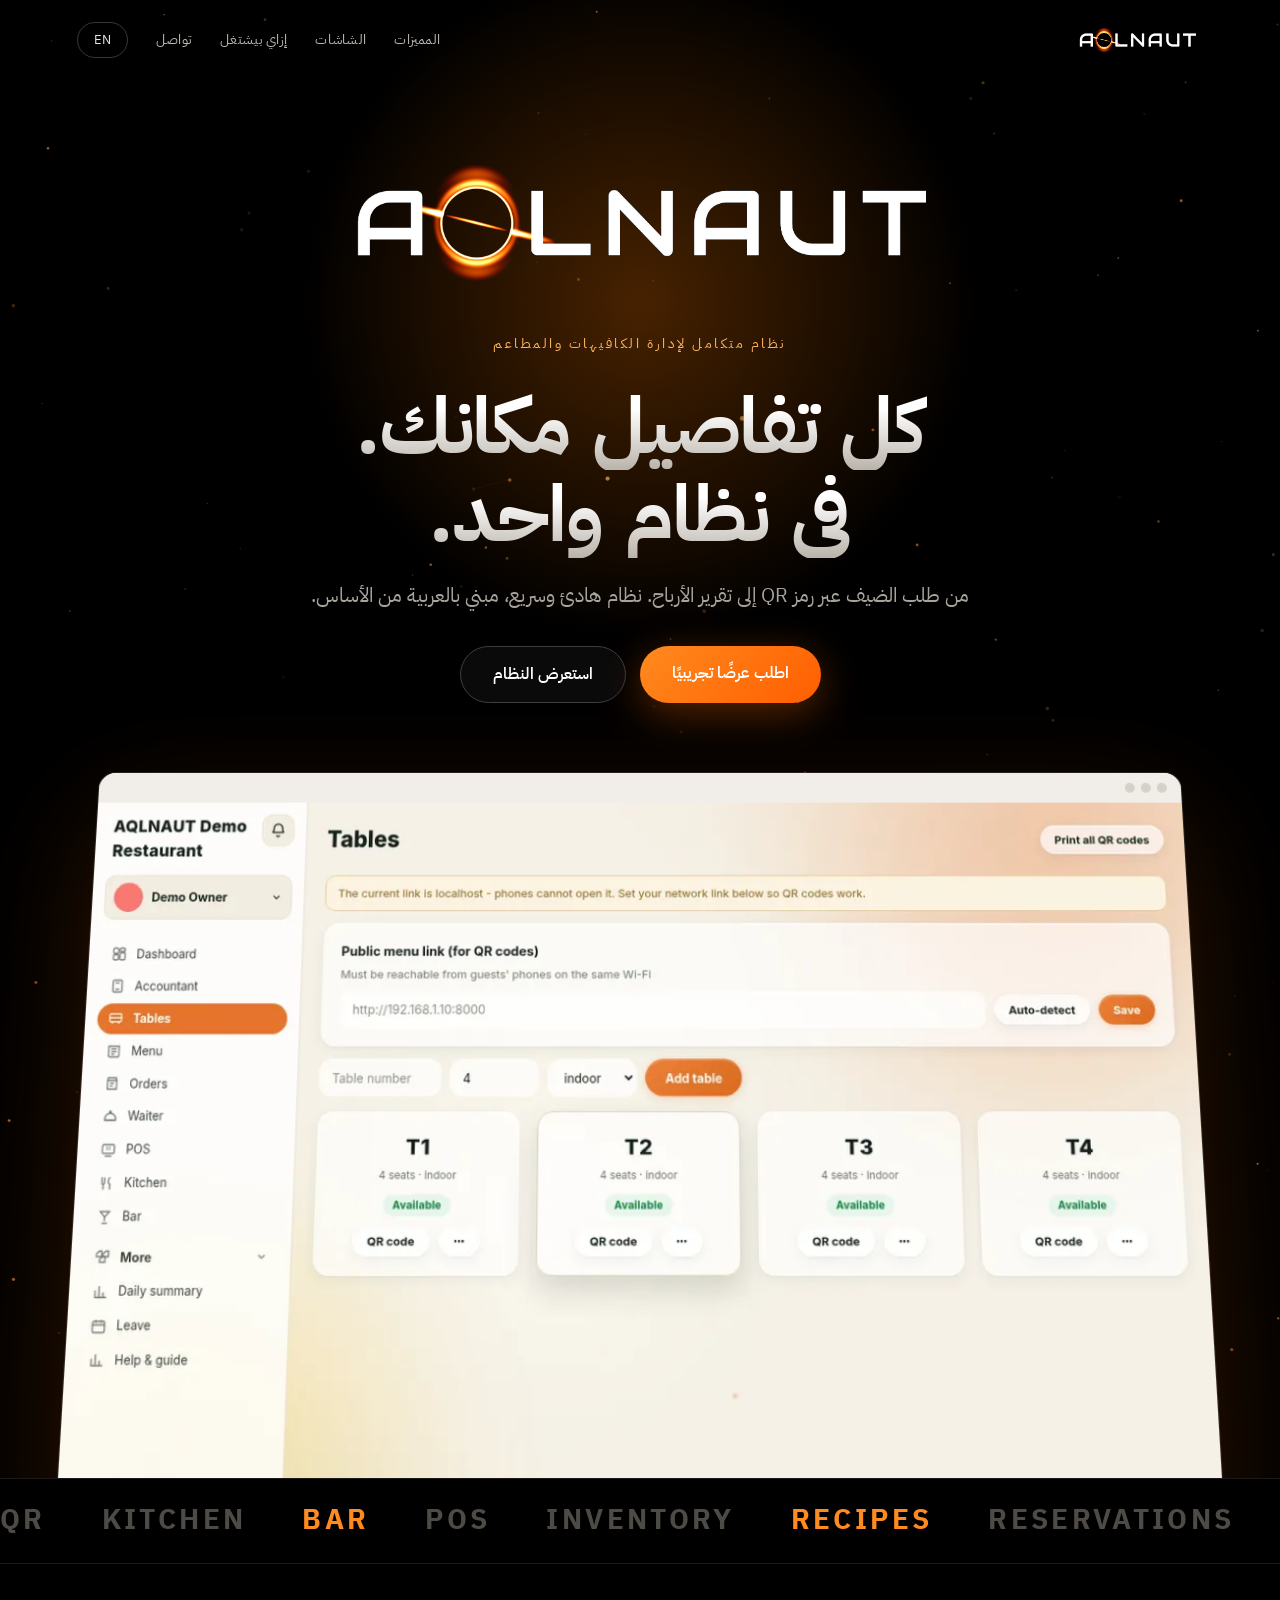
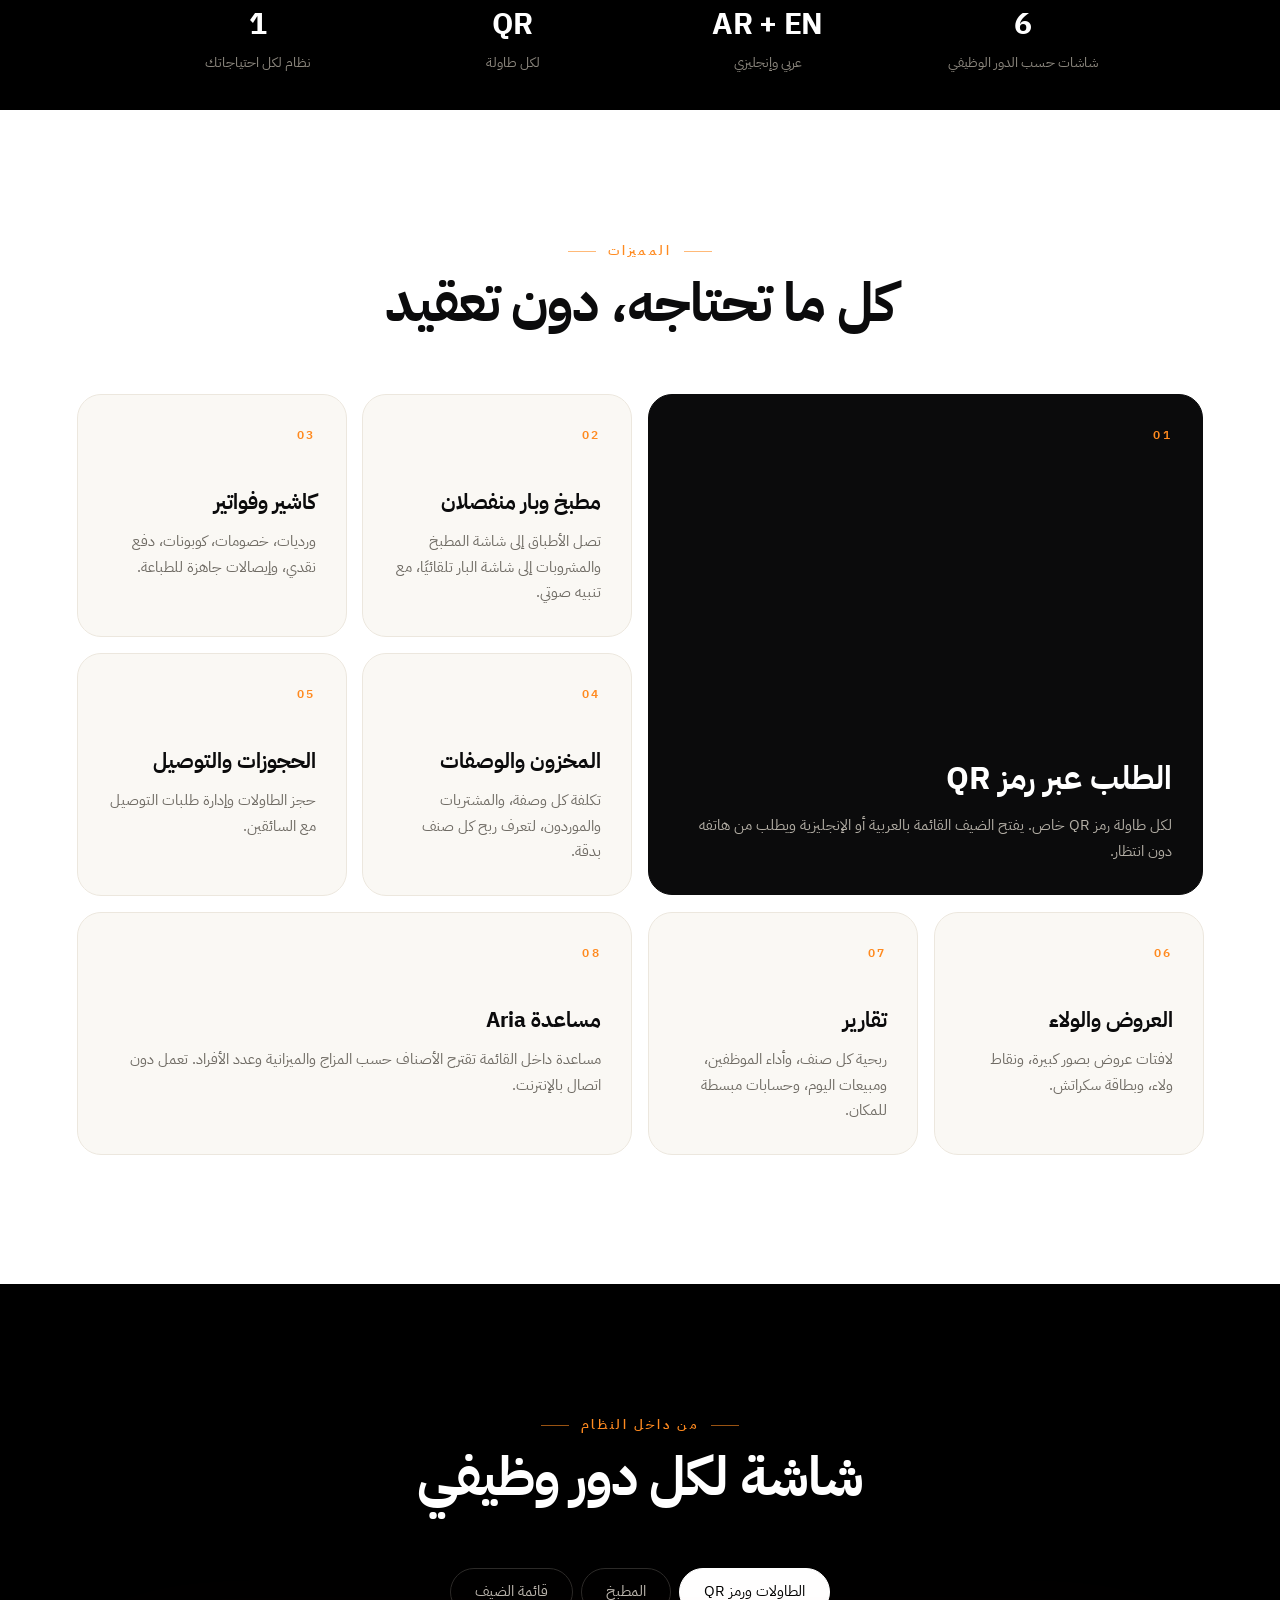
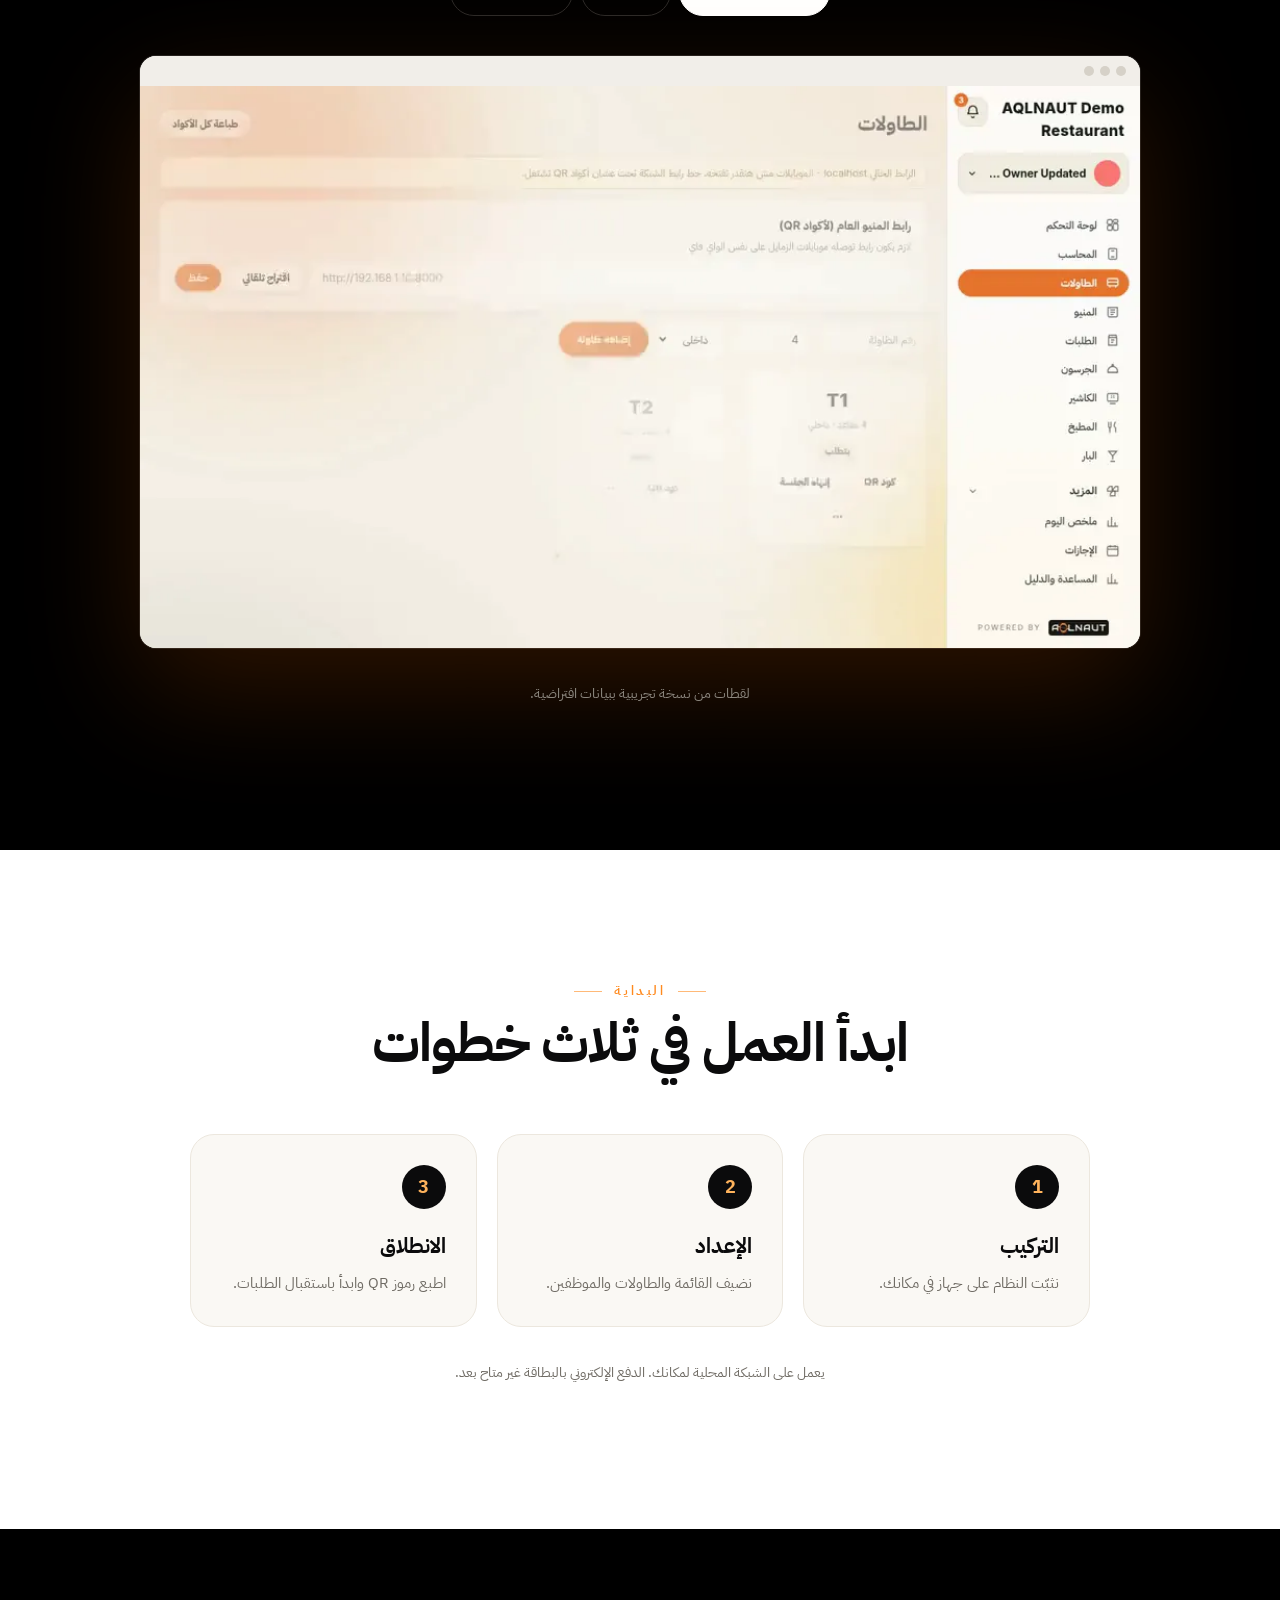
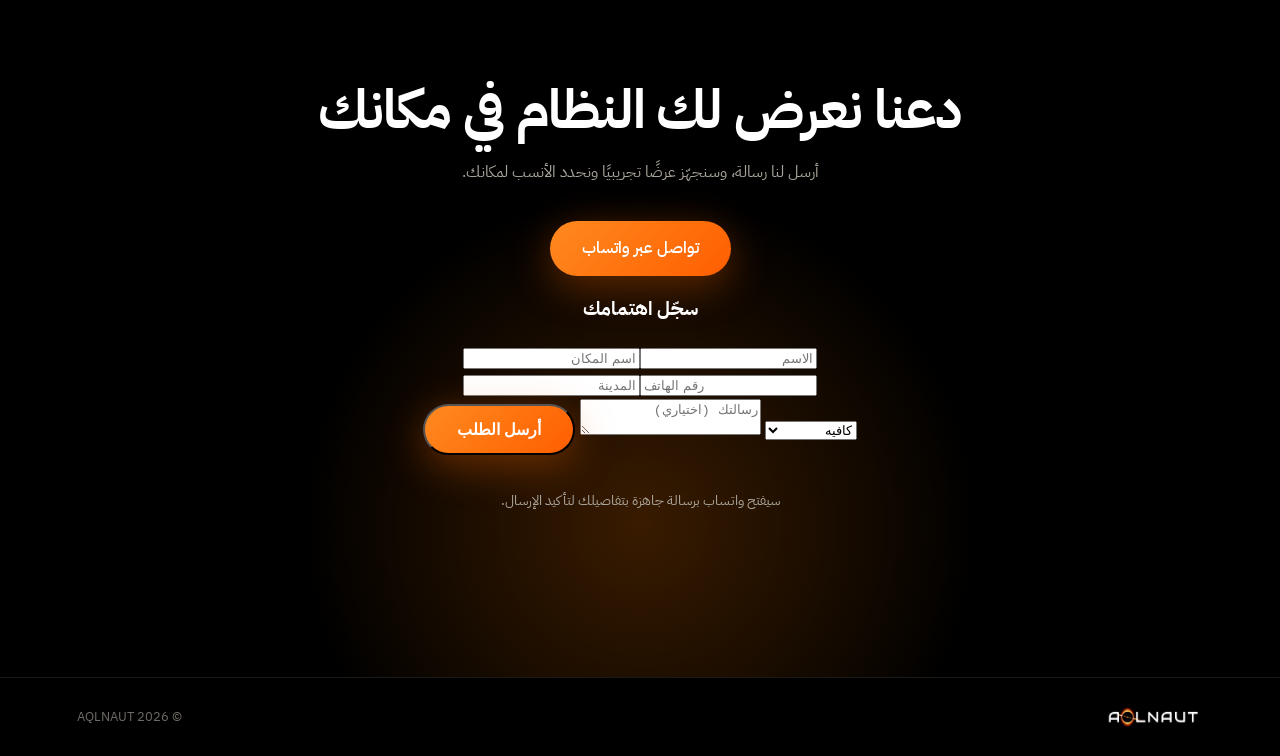
==== index.html @ 64850298 "Update Arabic text for clarity and consistency" ====
<!doctype html>
<html lang="ar" dir="rtl">
<head>
<meta charset="utf-8">
<meta name="viewport" content="width=device-width,initial-scale=1">
<title>AQLNAUT | نظام إدارة الكافيهات والمطاعم</title>
<meta name="description" content="AQLNAUT: نظام واحد لإدارة الطاولات والطلبات والمطبخ والكاشير والمخزون والتقارير للكافيهات والمطاعم. عربي وإنجليزي.">
<meta property="og:title" content="AQLNAUT">
<meta property="og:description" content="نظام إدارة الكافيهات والمطاعم، من الطلب بالـQR لحد التقارير.">
<link rel="icon" href="data:,">
<link rel="preconnect" href="https://fonts.googleapis.com"><link rel="preconnect" href="https://fonts.gstatic.com" crossorigin>
<link href="https://fonts.googleapis.com/css2?family=IBM+Plex+Sans+Arabic:wght@300;400;500;700&family=Inter:wght@300;400;500;600;700&display=swap" rel="stylesheet">
<link rel="stylesheet" href="style.css">
</head>
<body>
<div class="progress"></div><div class="cursor-glow"></div>
<header class="nav">
  <a class="brand" href="#top"><img data-img="logo" alt="AQLNAUT"></a>
  <nav>
    <a href="#features" data-i18n="n_features">المميزات</a>
    <a href="#screens" data-i18n="n_screens">الشاشات</a>
    <a href="#how" data-i18n="n_how">إزاي بيشتغل</a>
    <a href="#pricing" id="npr" data-i18n="n_pricing" hidden>الأسعار</a>
    <a href="#contact" data-i18n="n_contact">تواصل</a>
  </nav>
  <button id="lang" class="lang">EN</button>
</header>

<main id="top">
<section class="hero fx">
  <div class="aura"></div><div class="stars"></div>
  <img class="hero-logo" data-img="logo" alt="AQLNAUT">
  <p class="eyebrow" data-i18n="eyebrow">نظام متكامل لإدارة الكافيهات والمطاعم</p>
  <h1 data-i18n="h1">كل تفاصيل مكانك.<br>في نظام واحد.</h1>
  <p class="lead" data-i18n="lead">من طلب الضيف عبر رمز QR إلى تقرير الأرباح. نظام هادئ وسريع، مبني بالعربية من الأساس.</p>
  <div class="cta">
    <a class="btn primary" href="#contact" data-i18n="cta1">اطلب عرضًا تجريبيًا</a>
    <a class="btn ghost" href="#screens" data-i18n="cta2">استعرض النظام</a>
  </div>
  <div class="frame hero-frame" id="tilt">
    <div class="bar"><i></i><i></i><i></i></div>
    <img data-img="dashboard" alt="">
  </div>
</section>

<section class="marquee"><div class="track"><span>QR</span><span>Kitchen</span><span>Bar</span><span>POS</span><span>Inventory</span><span>Recipes</span><span>Reservations</span><span>Delivery</span><span>Loyalty</span><span>Reports</span><span>Aria</span><span>QR</span><span>Kitchen</span><span>Bar</span><span>POS</span><span>Inventory</span><span>Recipes</span><span>Reservations</span><span>Delivery</span><span>Loyalty</span><span>Reports</span><span>Aria</span></div></section>
<section class="strip">
  <div class="strip-in">
    <div><b>6</b><span data-i18n="k1">شاشات حسب الدور الوظيفي</span></div>
    <div><b>AR + EN</b><span data-i18n="k2">عربي وإنجليزي</span></div>
    <div><b>QR</b><span data-i18n="k3">لكل طاولة</span></div>
    <div><b>1</b><span data-i18n="k4">نظام لكل احتياجاتك</span></div>
  </div>
</section>

<section id="features" class="section">
  <p class="kicker reveal" data-i18n="kick_f">المميزات</p>
  <h2 class="reveal" data-i18n="h_features">كل ما تحتاجه، دون تعقيد</h2>
  <div class="bento">
    <article class="tile big reveal"><span class="ic">01</span><h3 data-i18n="f1t">الطلب عبر رمز QR</h3><p data-i18n="f1d">لكل طاولة رمز QR خاص. يفتح الضيف القائمة بالعربية أو الإنجليزية ويطلب من هاتفه دون انتظار.</p></article>
    <article class="tile reveal"><span class="ic">02</span><h3 data-i18n="f2t">مطبخ وبار منفصلان</h3><p data-i18n="f2d">تصل الأطباق إلى شاشة المطبخ والمشروبات إلى شاشة البار تلقائيًا، مع تنبيه صوتي.</p></article>
    <article class="tile reveal"><span class="ic">03</span><h3 data-i18n="f3t">كاشير وفواتير</h3><p data-i18n="f3d">ورديات، خصومات، كوبونات، دفع نقدي، وإيصالات جاهزة للطباعة.</p></article>
    <article class="tile reveal"><span class="ic">04</span><h3 data-i18n="f4t">المخزون والوصفات</h3><p data-i18n="f4d">تكلفة كل وصفة، والمشتريات والموردون، لتعرف ربح كل صنف بدقة.</p></article>
    <article class="tile reveal"><span class="ic">05</span><h3 data-i18n="f5t">الحجوزات والتوصيل</h3><p data-i18n="f5d">حجز الطاولات وإدارة طلبات التوصيل مع السائقين.</p></article>
    <article class="tile reveal"><span class="ic">06</span><h3 data-i18n="f6t">العروض والولاء</h3><p data-i18n="f6d">لافتات عروض بصور كبيرة، ونقاط ولاء، وبطاقة سكراتش.</p></article>
    <article class="tile reveal"><span class="ic">07</span><h3 data-i18n="f7t">تقارير</h3><p data-i18n="f7d">ربحية كل صنف، وأداء الموظفين، ومبيعات اليوم، وحسابات مبسطة للمكان.</p></article>
    <article class="tile wide reveal"><span class="ic">08</span><h3 data-i18n="f8t">مساعدة Aria</h3><p data-i18n="f8d">مساعدة داخل القائمة تقترح الأصناف حسب المزاج والميزانية وعدد الأفراد. تعمل دون اتصال بالإنترنت.</p></article>
  </div>
</section>

<section id="screens" class="section dark fx">
  <p class="kicker reveal" data-i18n="kick_s">من داخل النظام</p>
  <h2 class="reveal" data-i18n="h_screens">شاشة لكل دور وظيفي</h2>
  <div class="tabs reveal" role="tablist">
    <button class="on" data-t="0" data-i18n="t1">الطاولات ورمز QR</button>
    <button data-t="1" data-i18n="t2">المطبخ</button>
    <button data-t="2" data-i18n="t3">قائمة الضيف</button>
  </div>
  <div class="stage reveal">
    <div class="pane on frame"><div class="bar"><i></i><i></i><i></i></div><img data-img="tables" alt="" loading="lazy"></div>
    <div class="pane frame"><div class="bar"><i></i><i></i><i></i></div><img data-img="kitchen" alt="" loading="lazy"></div>
    <div class="pane phone"><img data-img="menu" alt="" loading="lazy"></div>
  </div>
  <p class="note center" data-i18n="demo_note">لقطات من نسخة تجريبية ببيانات افتراضية.</p>
</section>

<section id="how" class="section">
  <p class="kicker reveal" data-i18n="kick_h">البداية</p>
  <h2 class="reveal" data-i18n="h_how">ابدأ العمل في ثلاث خطوات</h2>
  <ol class="steps">
    <li class="reveal"><b>1</b><div><h3 data-i18n="s1t">التركيب</h3><p data-i18n="s1">نثبّت النظام على جهاز في مكانك.</p></div></li>
    <li class="reveal"><b>2</b><div><h3 data-i18n="s2t">الإعداد</h3><p data-i18n="s2">نضيف القائمة والطاولات والموظفين.</p></div></li>
    <li class="reveal"><b>3</b><div><h3 data-i18n="s3t">الانطلاق</h3><p data-i18n="s3">اطبع رموز QR وابدأ باستقبال الطلبات.</p></div></li>
  </ol>
  <p class="note center reveal" data-i18n="note">يعمل على الشبكة المحلية لمكانك. الدفع الإلكتروني بالبطاقة غير متاح بعد.</p>
</section>


<section id="pricing" class="section" hidden>
  <p class="kicker reveal" data-i18n="kick_p">الاشتراكات</p>
  <h2 class="reveal" data-i18n="h_pricing">باقات تناسب حجم مكانك</h2>
  <div class="plans" id="plans"></div>
  <p class="note center reveal" data-i18n="plans_note">الأسعار بالجنيه المصري شهريًا لكل فرع.</p>
</section>

<section id="contact" class="section dark final fx">
  <div class="aura small"></div>
  <h2 class="reveal" data-i18n="h_contact">دعنا نعرض لك النظام في مكانك</h2>
  <p class="center reveal" data-i18n="contact_d">أرسل لنا رسالة، وسنجهّز عرضًا تجريبيًا ونحدد الأنسب لمكانك.</p>
  <div class="cta center reveal">
    <a class="btn primary" id="wa" href="#" data-i18n="wa">تواصل عبر واتساب</a>
    <a class="btn ghost" id="fb" href="#" data-i18n="fbl">صفحتنا على فيسبوك</a>
  </div>
  <form id="lead" class="lead-form reveal" autocomplete="on">
    <h3 data-i18n="form_t">سجّل اهتمامك</h3>
    <div class="row"><input name="name" required placeholder="الاسم" data-ph="ph_name"><input name="venue" required placeholder="اسم المكان" data-ph="ph_venue"></div>
    <div class="row"><input name="phone" type="tel" required placeholder="رقم الهاتف" data-ph="ph_phone"><input name="city" placeholder="المدينة" data-ph="ph_city"></div>
    <select name="type" data-i18n-sel="1"><option value="كافيه" data-o="o1">كافيه</option><option value="مطعم" data-o="o2">مطعم</option><option value="كافيه ومطعم" data-o="o3">كافيه ومطعم</option><option value="أخرى" data-o="o4">أخرى</option></select>
    <textarea name="msg" rows="2" placeholder="رسالتك (اختياري)" data-ph="ph_msg"></textarea>
    <button class="btn primary" type="submit" data-i18n="form_b">أرسل الطلب</button>
    <p class="note" data-i18n="form_n">سيفتح واتساب برسالة جاهزة بتفاصيلك لتأكيد الإرسال.</p>
  </form>
  <p class="center reveal" id="mailrow" hidden><a id="mail" href="#"></a></p>

</section>
</main>
<footer class="foot"><img data-img="logo" alt="AQLNAUT"><span>© 2026 AQLNAUT</span></footer>
<script src="assets.js"></script>
<script src="app.js"></script>
</body>
</html>
---- style.css ----
:root{--ink:#0b0b0c;--mute:#6f6b64;--acc:#ff8a1f;--acc2:#ffb35c;--cream:#faf8f4;--line:#ece7de}
*{box-sizing:border-box}html{scroll-behavior:smooth}
body{margin:0;font-family:"IBM Plex Sans Arabic","Inter",system-ui,sans-serif;color:var(--ink);background:#fff;line-height:1.7;-webkit-font-smoothing:antialiased}
[lang=en] body,[lang=en] h1,[lang=en] h2{font-family:"Inter","IBM Plex Sans Arabic",system-ui,sans-serif}
.nav{position:absolute;inset:0 0 auto 0;z-index:10;display:flex;align-items:center;gap:28px;padding:22px 6vw}
.brand img{height:34px;display:block;mix-blend-mode:lighten}
.nav nav{display:flex;gap:28px;margin-inline-start:auto}
.nav nav a{color:#bdb8b0;text-decoration:none;font-size:14px;letter-spacing:.02em;transition:color .2s}.nav nav a:hover{color:#fff}
.lang{border:1px solid #3a3835;background:transparent;color:#e9e5de;border-radius:999px;padding:6px 16px;cursor:pointer;font:inherit;font-size:13px;transition:border-color .2s}.lang:hover{border-color:var(--acc)}
/* hero */
.hero{position:relative;background:#000;color:#fff;text-align:center;padding:140px 6vw 0;overflow:hidden;display:flex;flex-direction:column;align-items:center}
.aura{position:absolute;top:-10%;left:50%;width:900px;height:900px;transform:translateX(-50%);background:radial-gradient(closest-side,rgba(255,122,0,.28),rgba(255,122,0,.08) 55%,transparent 75%);animation:breathe 7s ease-in-out infinite;pointer-events:none}
.aura.small{top:auto;bottom:-40%;opacity:.8}
@keyframes breathe{50%{transform:translateX(-50%) scale(1.12);opacity:.8}}
.stars{position:absolute;inset:0;background-image:radial-gradient(1px 1px at 20% 30%,#fff8,transparent),radial-gradient(1px 1px at 70% 20%,#fff6,transparent),radial-gradient(1.5px 1.5px at 85% 60%,#fff7,transparent),radial-gradient(1px 1px at 10% 70%,#fff5,transparent),radial-gradient(1px 1px at 45% 12%,#fff6,transparent),radial-gradient(1px 1px at 58% 78%,#fff4,transparent);pointer-events:none}
.hero-logo{position:relative;width:min(640px,84vw);mix-blend-mode:lighten;margin-bottom:8px;animation:rise 1.2s cubic-bezier(.2,.7,.2,1) both}
.eyebrow{position:relative;margin:18px 0 0;color:var(--acc2);font-size:14px;letter-spacing:.18em;text-transform:uppercase}
h1{position:relative;font-size:clamp(36px,6.4vw,78px);line-height:1.12;margin:.35em 0 .25em;font-weight:700;letter-spacing:-.02em;background:linear-gradient(180deg,#fff 30%,#b9b3aa);-webkit-background-clip:text;background-clip:text;color:transparent;animation:rise 1.2s .15s cubic-bezier(.2,.7,.2,1) both}
.lead{position:relative;max-width:36em;color:#a9a49b;font-size:clamp(16px,1.6vw,20px);margin:0;animation:rise 1.2s .3s cubic-bezier(.2,.7,.2,1) both}
@keyframes rise{from{opacity:0;transform:translateY(24px)}}
.cta{position:relative;display:flex;gap:14px;flex-wrap:wrap;margin-top:34px;justify-content:center}
.btn{display:inline-block;padding:14px 32px;border-radius:999px;font-weight:600;font-size:16px;text-decoration:none;transition:transform .25s,box-shadow .25s,background .25s;color:#fff}
.btn.primary{background:linear-gradient(135deg,var(--acc),#ff5e00);box-shadow:0 10px 40px rgba(255,106,0,.35)}
.btn.primary:hover{transform:translateY(-3px);box-shadow:0 16px 50px rgba(255,106,0,.5)}
.btn.ghost{border:1px solid #403d39;background:rgba(255,255,255,.04);backdrop-filter:blur(8px)}.btn.ghost:hover{border-color:#fff;transform:translateY(-3px)}
.frame{background:#fff;border-radius:16px;overflow:hidden;box-shadow:0 40px 120px rgba(255,110,0,.18),0 0 0 1px rgba(255,255,255,.12)}
.frame .bar{display:flex;gap:6px;padding:10px 14px;background:#f1eee9}.frame .bar i{width:10px;height:10px;border-radius:50%;background:#d6d1c8}
.frame img{display:block;width:100%}
.hero-frame{position:relative;width:min(1080px,92vw);margin-top:70px;transform:perspective(1600px) rotateX(10deg) translateY(0);transform-origin:center top;transition:transform .15s linear;border-bottom-left-radius:0;border-bottom-right-radius:0;animation:rise 1.4s .5s cubic-bezier(.2,.7,.2,1) both}
/* strip */
.strip{background:#000;border-top:1px solid #1b1a19;padding:34px 6vw}
.strip-in{max-width:1000px;margin:auto;display:grid;grid-template-columns:repeat(4,1fr);gap:20px;text-align:center}
.strip b{display:block;font-size:30px;color:#fff;font-weight:700;letter-spacing:-.01em}.strip span{color:#8c877e;font-size:14px}
/* sections */
.section{padding:130px 6vw;position:relative;overflow:hidden}
.section.dark{background:#000;color:#fff}
.kicker{text-align:center;color:var(--acc);font-size:13px;letter-spacing:.2em;text-transform:uppercase;margin:0 0 10px;font-weight:600}
h2{font-size:clamp(30px,4.4vw,54px);line-height:1.15;text-align:center;margin:0 0 60px;font-weight:700;letter-spacing:-.02em}
.center{text-align:center}
.bento{display:grid;grid-template-columns:repeat(4,1fr);gap:16px;max-width:1160px;margin:auto}
.tile{--mx:50%;--my:50%;position:relative;background:var(--cream);border:1px solid var(--line);border-radius:24px;padding:30px;overflow:hidden;transition:transform .35s,border-color .35s;min-height:220px}
.tile::before{content:"";position:absolute;inset:0;background:radial-gradient(320px circle at var(--mx) var(--my),rgba(255,138,31,.16),transparent 60%);opacity:0;transition:opacity .3s}
.tile:hover{transform:translateY(-6px);border-color:#f2c79a}.tile:hover::before{opacity:1}
.tile.big{grid-column:span 2;grid-row:span 2;display:flex;flex-direction:column;justify-content:flex-end;background:#0b0b0c;color:#fff;border-color:#0b0b0c}
.tile.big p{color:#b4afa6}.tile.big h3{font-size:32px}
.tile.wide{grid-column:span 2}
.ic{display:block;font-size:12px;letter-spacing:.2em;color:var(--acc);font-weight:600;margin-bottom:auto;padding-bottom:40px}
.tile h3{margin:0 0 8px;font-size:21px;font-weight:700}.tile p{margin:0;color:var(--mute);font-size:15px;position:relative}
.tabs{display:flex;gap:8px;justify-content:center;margin-bottom:40px;flex-wrap:wrap}
.tabs button{font:inherit;font-size:15px;color:#bdb8b0;background:transparent;border:1px solid #2c2a28;border-radius:999px;padding:10px 24px;cursor:pointer;transition:all .25s}
.tabs button.on{background:#fff;color:#000;border-color:#fff}.tabs button:hover:not(.on){border-color:#777}
.stage{position:relative;max-width:1000px;margin:auto}
.pane{display:none}.pane.on{display:block;animation:rise .6s both}
.pane.phone{max-width:340px;margin:auto;border-radius:36px;border:8px solid #1d1c1b;overflow:hidden;box-shadow:0 30px 100px rgba(255,110,0,.2)}.pane.phone img{display:block;width:100%}
.note{color:#8c877e;font-size:14px;margin-top:34px}
.steps{list-style:none;max-width:900px;margin:auto;padding:0;display:grid;grid-template-columns:repeat(3,1fr);gap:20px}
.steps li{background:var(--cream);border:1px solid var(--line);border-radius:24px;padding:30px}
.steps b{display:grid;place-items:center;width:44px;height:44px;border-radius:50%;background:#0b0b0c;color:var(--acc2);margin-bottom:20px;font-size:18px}
.steps h3{margin:0 0 6px;font-size:21px}.steps p{margin:0;color:var(--mute);font-size:15px}
.section:not(.dark) .note{color:var(--mute)}
.final{padding:150px 6vw;text-align:center}.final h2{margin-bottom:18px}.final p{color:#a9a49b;position:relative}
.foot{background:#000;color:#6f6b64;display:flex;align-items:center;justify-content:space-between;padding:26px 6vw;border-top:1px solid #1b1a19;font-size:13px}
.foot img{height:26px;mix-blend-mode:lighten}
.reveal{opacity:0;transform:translateY(26px);transition:opacity .8s cubic-bezier(.2,.7,.2,1),transform .8s cubic-bezier(.2,.7,.2,1)}.reveal.in{opacity:1;transform:none}
@media(max-width:900px){.bento{grid-template-columns:1fr 1fr}.tile.big,.tile.wide{grid-column:span 2}.tile.big{grid-row:auto;min-height:260px}.steps{grid-template-columns:1fr}.strip-in{grid-template-columns:1fr 1fr}.nav nav{display:none}.nav .lang{margin-inline-start:auto}.section{padding:90px 6vw}.hero-frame{margin-top:50px}}
@media(max-width:520px){.bento{grid-template-columns:1fr}.tile.big,.tile.wide{grid-column:auto}}
@media(prefers-reduced-motion:reduce){*{animation:none!important;transition:none!important;scroll-behavior:auto}.reveal{opacity:1;transform:none}.hero-frame{transform:none}}
/* motion v3 */
.progress{position:fixed;top:0;inset-inline-start:0;height:3px;width:0;background:linear-gradient(90deg,var(--acc),#ff5e00);z-index:50}
.cursor-glow{position:fixed;left:0;top:0;width:520px;height:520px;margin:-260px 0 0 -260px;border-radius:50%;pointer-events:none;z-index:5;background:radial-gradient(closest-side,rgba(255,130,20,.20),rgba(255,130,20,.06) 55%,transparent 75%);mix-blend-mode:screen;opacity:0;transition:opacity .4s;will-change:transform}
.cursor-glow.on{opacity:1}
.fx>canvas{position:absolute;inset:0;width:100%;height:100%;pointer-events:none;z-index:0}
.fx>*:not(canvas):not(.aura){position:relative;z-index:1}
.nav{z-index:20}
.hero-logo{animation:rise 1.2s cubic-bezier(.2,.7,.2,1) both,float 6s 1.4s ease-in-out infinite}
@keyframes float{50%{transform:translateY(-10px)}}
.hero-frame{animation:rise 1.4s .5s cubic-bezier(.2,.7,.2,1) both}
.word{display:inline-block;opacity:0;transform:translateY(40px) rotateX(-40deg);filter:blur(8px);animation:wordin .9s cubic-bezier(.2,.7,.2,1) forwards}
@keyframes wordin{to{opacity:1;transform:none;filter:none}}
h1{animation:none}
.marquee{background:#000;border-top:1px solid #1b1a19;overflow:hidden;padding:18px 0;direction:ltr}
.track{display:flex;gap:56px;width:max-content;animation:slide 38s linear infinite}
.track span{color:#4e4a45;font-size:28px;font-weight:700;letter-spacing:.12em;text-transform:uppercase;white-space:nowrap;transition:color .3s}
.track span:nth-child(3n){color:var(--acc)}
.marquee:hover .track{animation-play-state:paused}
@keyframes slide{to{transform:translateX(-50%)}}
.btn{will-change:transform}
.tile{transform-style:preserve-3d;will-change:transform}
.tile .ic{transition:transform .4s}.tile:hover .ic{transform:translateX(6px)}
.steps li{transition:transform .35s,border-color .35s}.steps li:hover{transform:translateY(-6px);border-color:#f2c79a}
.pane.phone,.frame{transition:transform .5s}
.stage:hover .pane.on{transform:translateY(-6px)}
.kicker::before,.kicker::after{content:"";display:inline-block;width:28px;height:1px;background:var(--acc);vertical-align:middle;margin:0 12px;opacity:.6}
@media(prefers-reduced-motion:reduce){.word{opacity:1;transform:none;filter:none}.cursor-glow,.fx>canvas{display:none}}
@media(hover:none){.cursor-glow{display:none}}
h1{background:none;-webkit-background-clip:border-box;color:#fff}
.word{background:linear-gradient(180deg,#fff 30%,#b9b3aa);-webkit-background-clip:text;background-clip:text;color:transparent;padding:0 .04em}
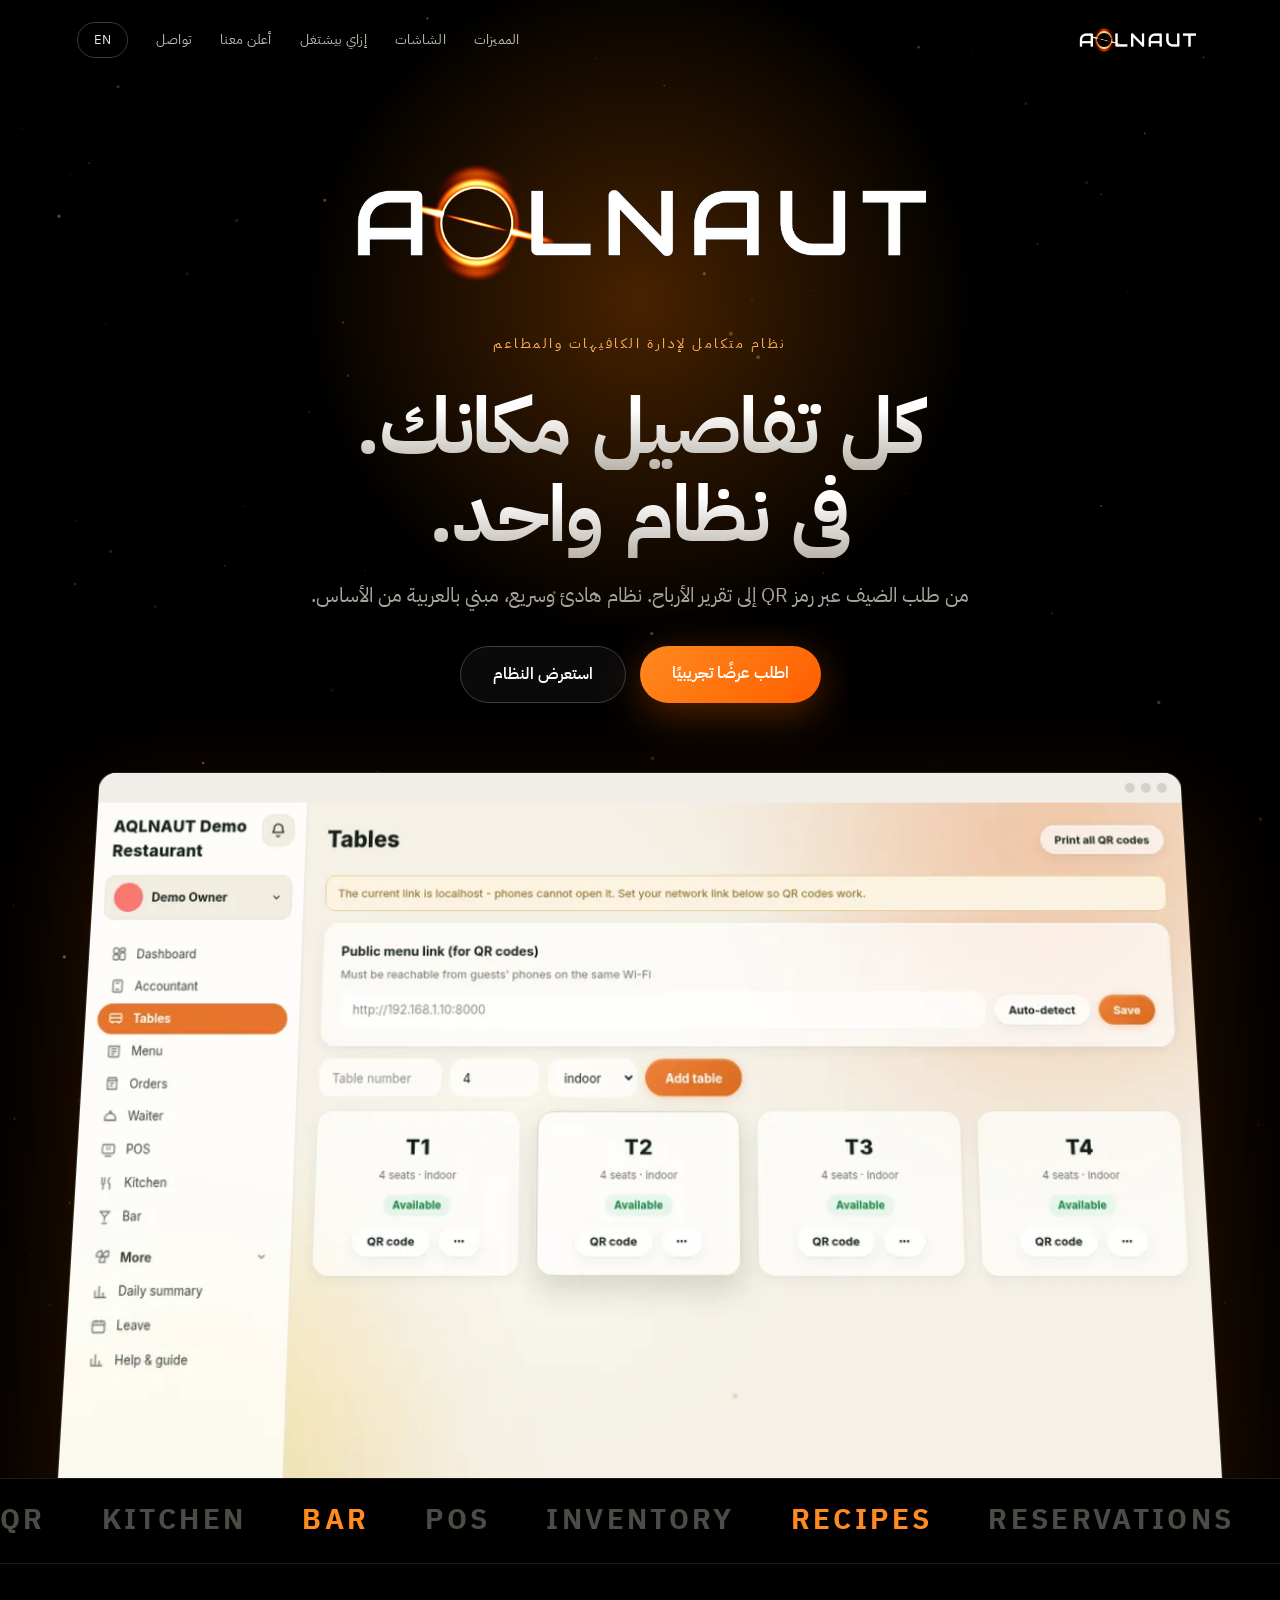
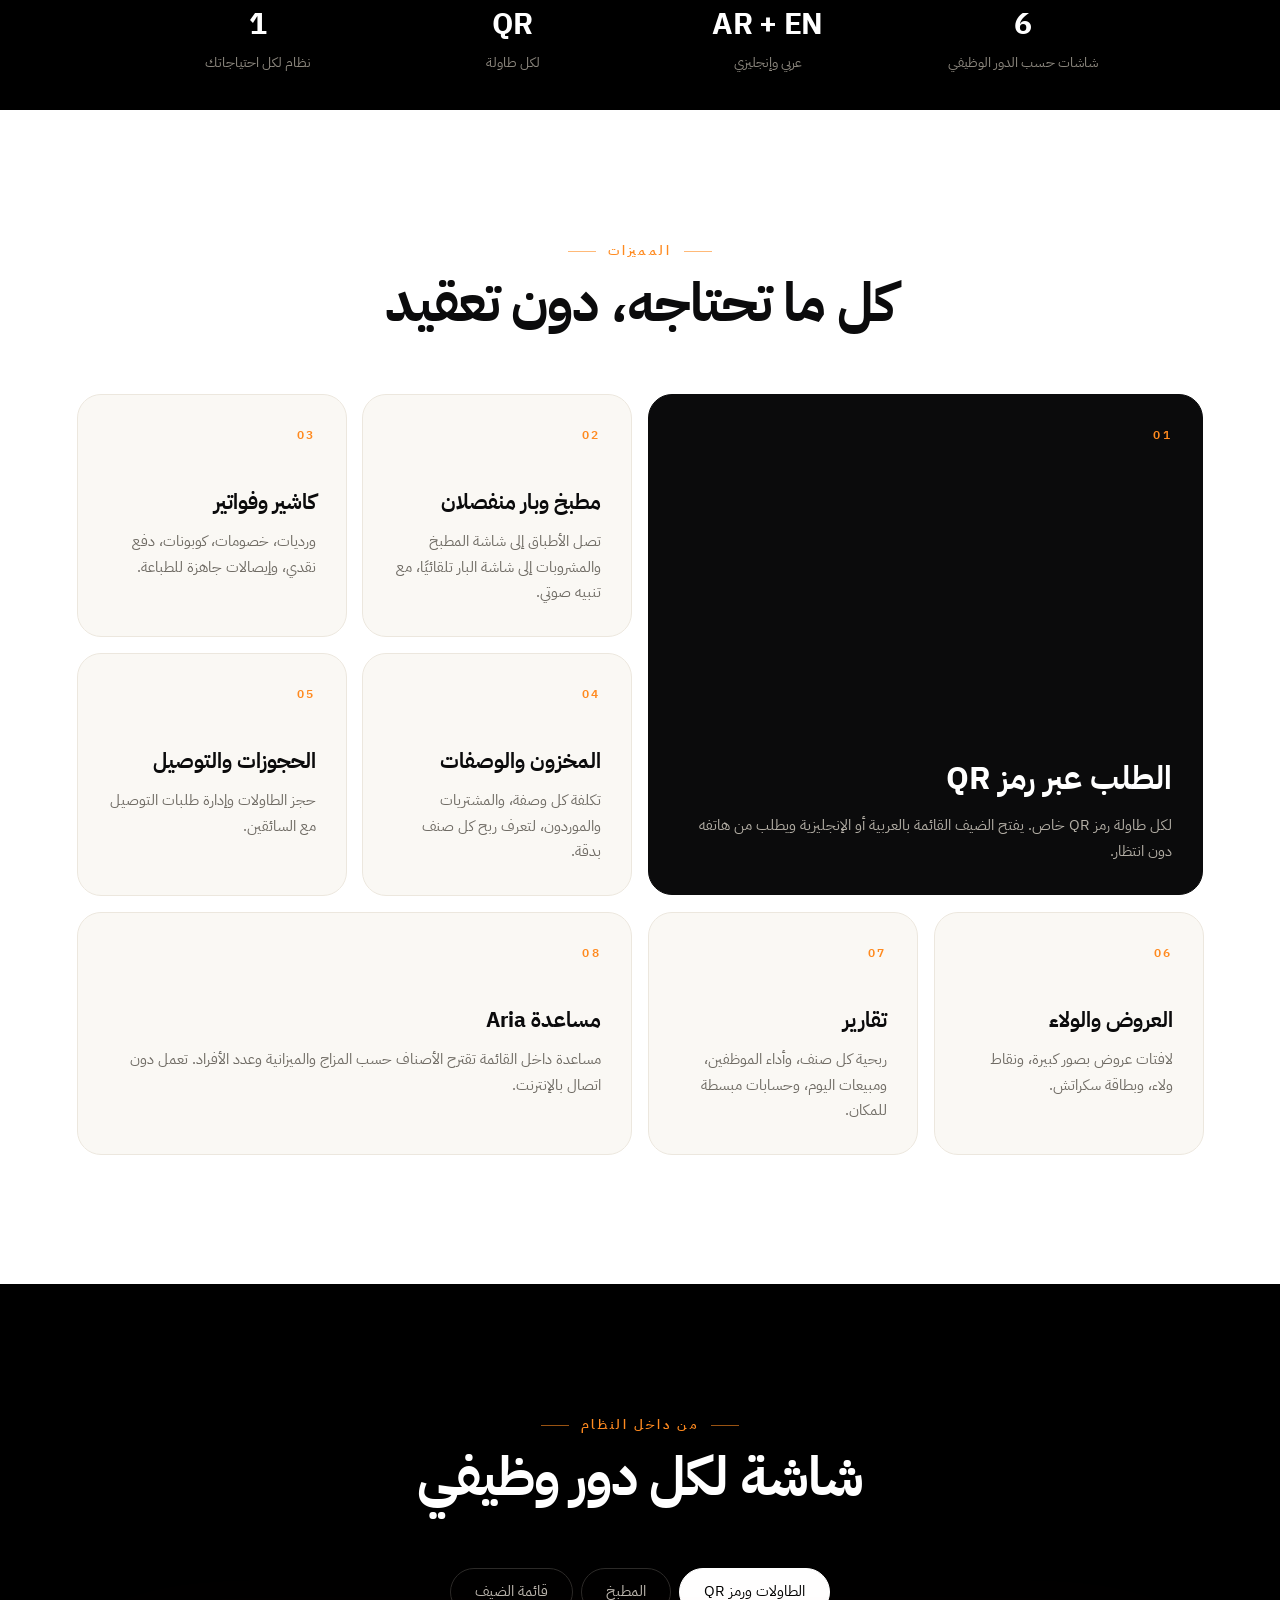
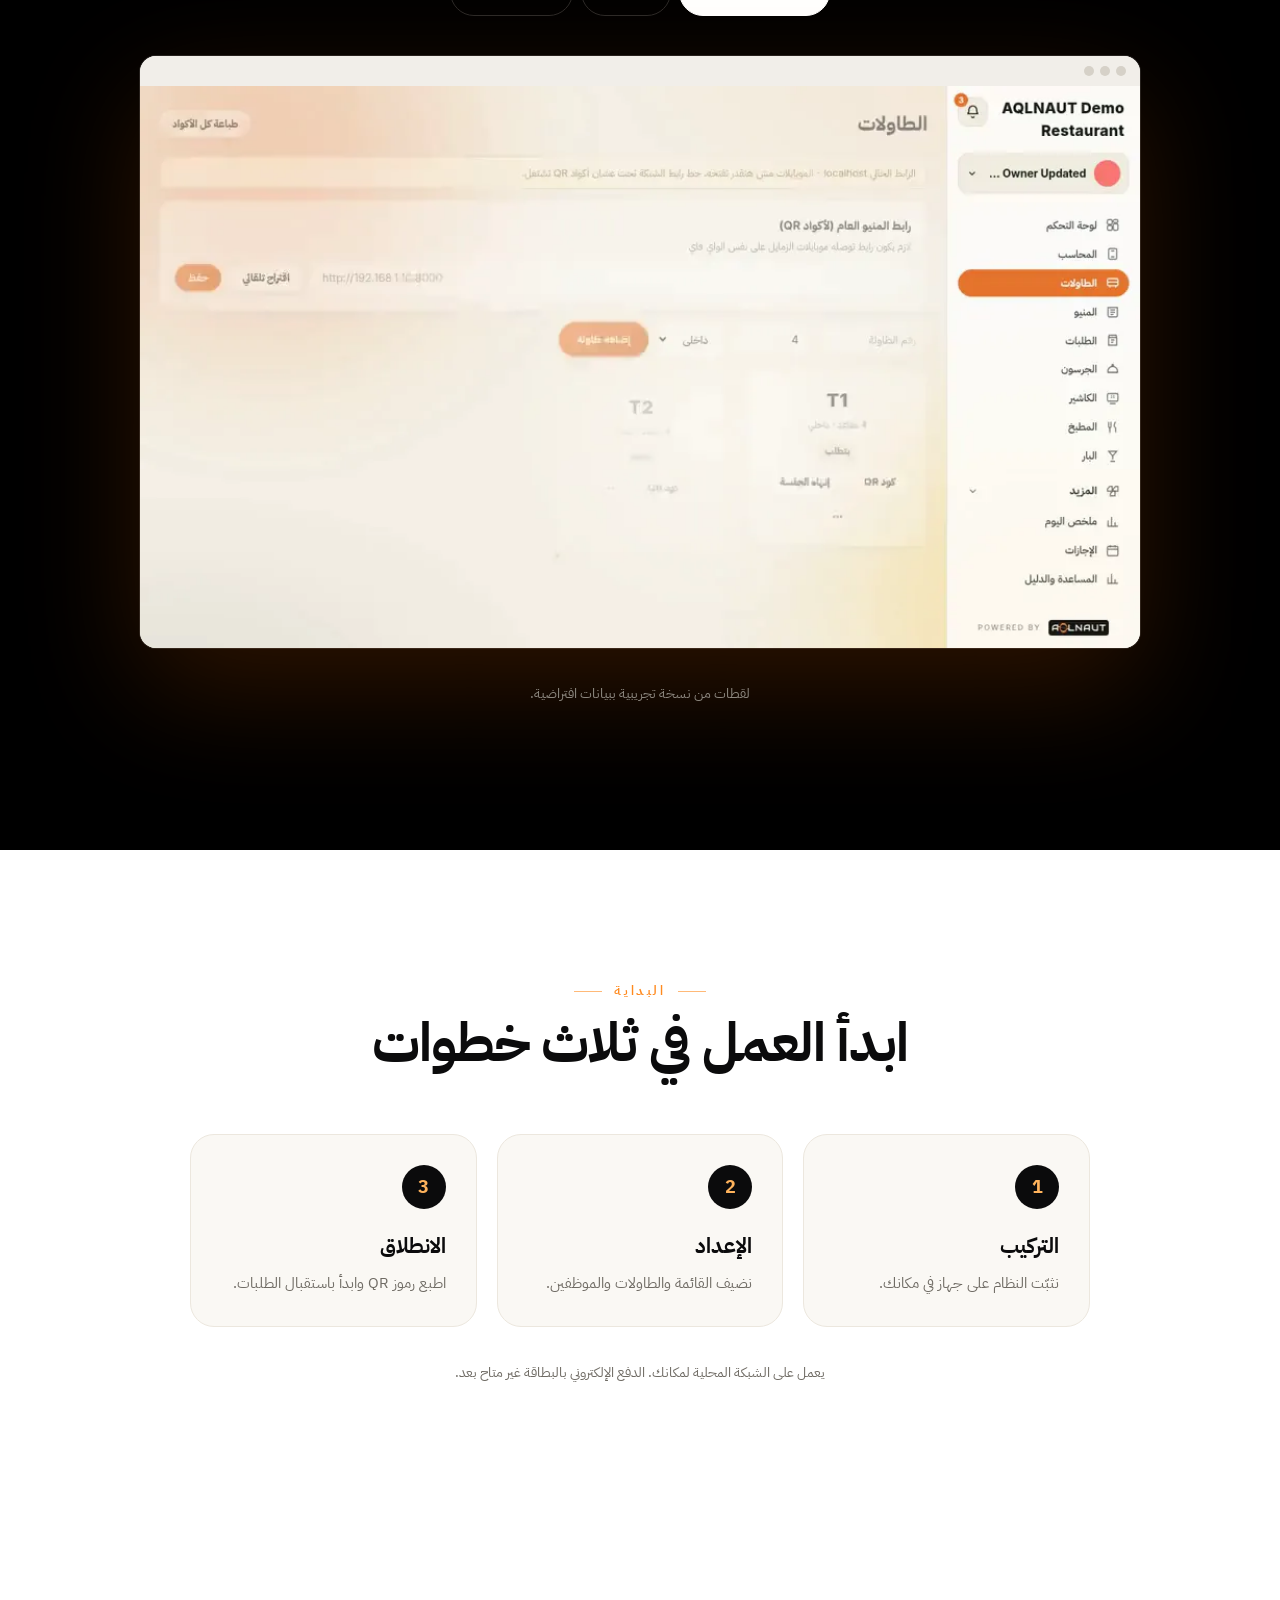
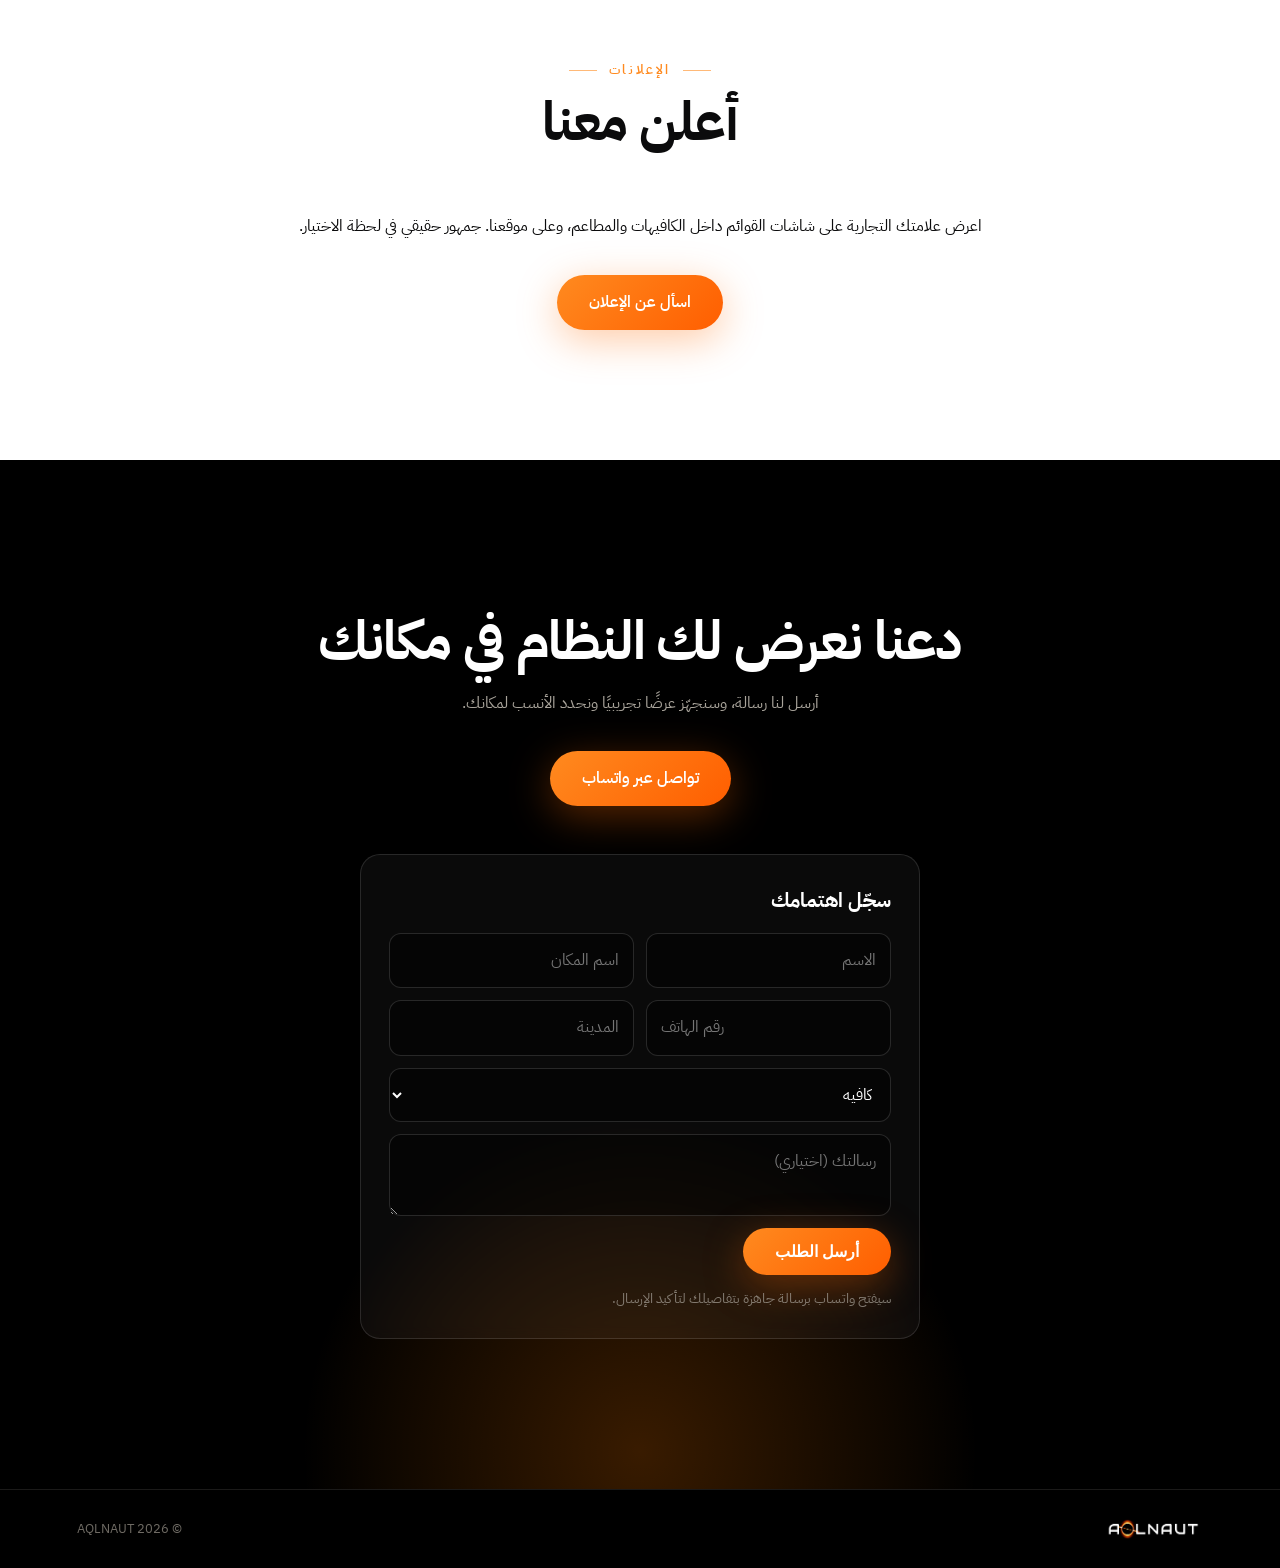
==== commit 2dca99db: "Add advertisement section and update form select options Added an advertisement section and updated " ====
--- a/index.html
+++ b/index.html
@@ -21,6 +21,7 @@
     <a href="#screens" data-i18n="n_screens">الشاشات</a>
     <a href="#how" data-i18n="n_how">إزاي بيشتغل</a>
     <a href="#pricing" id="npr" data-i18n="n_pricing" hidden>الأسعار</a>
+    <a href="#advertise" data-i18n="n_adv">أعلن معنا</a>
     <a href="#contact" data-i18n="n_contact">تواصل</a>
   </nav>
   <button id="lang" class="lang">EN</button>
@@ -96,6 +97,13 @@
 </section>
 
 
+<section id="advertise" class="section">
+  <p class="kicker reveal" data-i18n="kick_a">الإعلانات</p>
+  <h2 class="reveal" data-i18n="h_adv">أعلن معنا</h2>
+  <p class="center reveal adv-d" data-i18n="adv_d">اعرض علامتك التجارية على شاشات القوائم داخل الكافيهات والمطاعم، وعلى موقعنا. جمهور حقيقي في لحظة الاختيار.</p>
+  <div class="cta center reveal"><a class="btn primary" id="adv" href="#" data-i18n="adv_b">اسأل عن الإعلان</a></div>
+</section>
+
 <section id="pricing" class="section" hidden>
   <p class="kicker reveal" data-i18n="kick_p">الاشتراكات</p>
   <h2 class="reveal" data-i18n="h_pricing">باقات تناسب حجم مكانك</h2>
@@ -115,7 +123,7 @@
     <h3 data-i18n="form_t">سجّل اهتمامك</h3>
     <div class="row"><input name="name" required placeholder="الاسم" data-ph="ph_name"><input name="venue" required placeholder="اسم المكان" data-ph="ph_venue"></div>
     <div class="row"><input name="phone" type="tel" required placeholder="رقم الهاتف" data-ph="ph_phone"><input name="city" placeholder="المدينة" data-ph="ph_city"></div>
-    <select name="type" data-i18n-sel="1"><option value="كافيه" data-o="o1">كافيه</option><option value="مطعم" data-o="o2">مطعم</option><option value="كافيه ومطعم" data-o="o3">كافيه ومطعم</option><option value="أخرى" data-o="o4">أخرى</option></select>
+    <select name="type" data-i18n-sel="1"><option value="كافيه" data-o="o1">كافيه</option><option value="مطعم" data-o="o2">مطعم</option><option value="كافيه ومطعم" data-o="o3">كافيه ومطعم</option><option value="إعلان" data-o="o5">إعلان</option><option value="أخرى" data-o="o4">أخرى</option></select>
     <textarea name="msg" rows="2" placeholder="رسالتك (اختياري)" data-ph="ph_msg"></textarea>
     <button class="btn primary" type="submit" data-i18n="form_b">أرسل الطلب</button>
     <p class="note" data-i18n="form_n">سيفتح واتساب برسالة جاهزة بتفاصيلك لتأكيد الإرسال.</p>
--- a/style.css
+++ b/style.css
@@ -95,3 +95,17 @@
 @media(hover:none){.cursor-glow{display:none}}
 h1{background:none;-webkit-background-clip:border-box;color:#fff}
 .word{background:linear-gradient(180deg,#fff 30%,#b9b3aa);-webkit-background-clip:text;background-clip:text;color:transparent;padding:0 .04em}
+
+.lead-form{max-width:560px;margin:48px auto 0;padding:28px;border:1px solid rgba(255,255,255,.12);border-radius:20px;background:rgba(255,255,255,.04);backdrop-filter:blur(8px);text-align:start;display:grid;gap:12px;position:relative;z-index:2}
+.lead-form h3{margin:0 0 4px;font-size:1.25rem;color:#fff}
+.lead-form .row{display:grid;grid-template-columns:1fr 1fr;gap:12px}
+.lead-form input,.lead-form select,.lead-form textarea{width:100%;box-sizing:border-box;padding:13px 14px;border-radius:12px;border:1px solid rgba(255,255,255,.14);background:rgba(0,0,0,.45);color:#fff;font:inherit}
+.lead-form input:focus,.lead-form select:focus,.lead-form textarea:focus{outline:none;border-color:#ff8a2b;box-shadow:0 0 0 3px rgba(255,138,43,.2)}
+.lead-form .btn{justify-self:start;border:0;cursor:pointer}
+.lead-form .note{margin:0;font-size:.85rem;opacity:.7}
+.plans{display:grid;grid-template-columns:repeat(auto-fit,minmax(250px,1fr));gap:20px;max-width:1000px;margin:40px auto 0}
+.plan{padding:28px;border:1px solid rgba(0,0,0,.1);border-radius:20px;background:#fff}
+.plan.pop{border-color:#ff7a1a;box-shadow:0 20px 50px rgba(255,122,26,.18)}
+.plan h3{margin:0 0 10px}.plan .price b{font-size:2.4rem}.plan ul{padding:0 18px;line-height:1.9}
+@media(max-width:600px){.lead-form .row{grid-template-columns:1fr}}
+[hidden]{display:none!important}
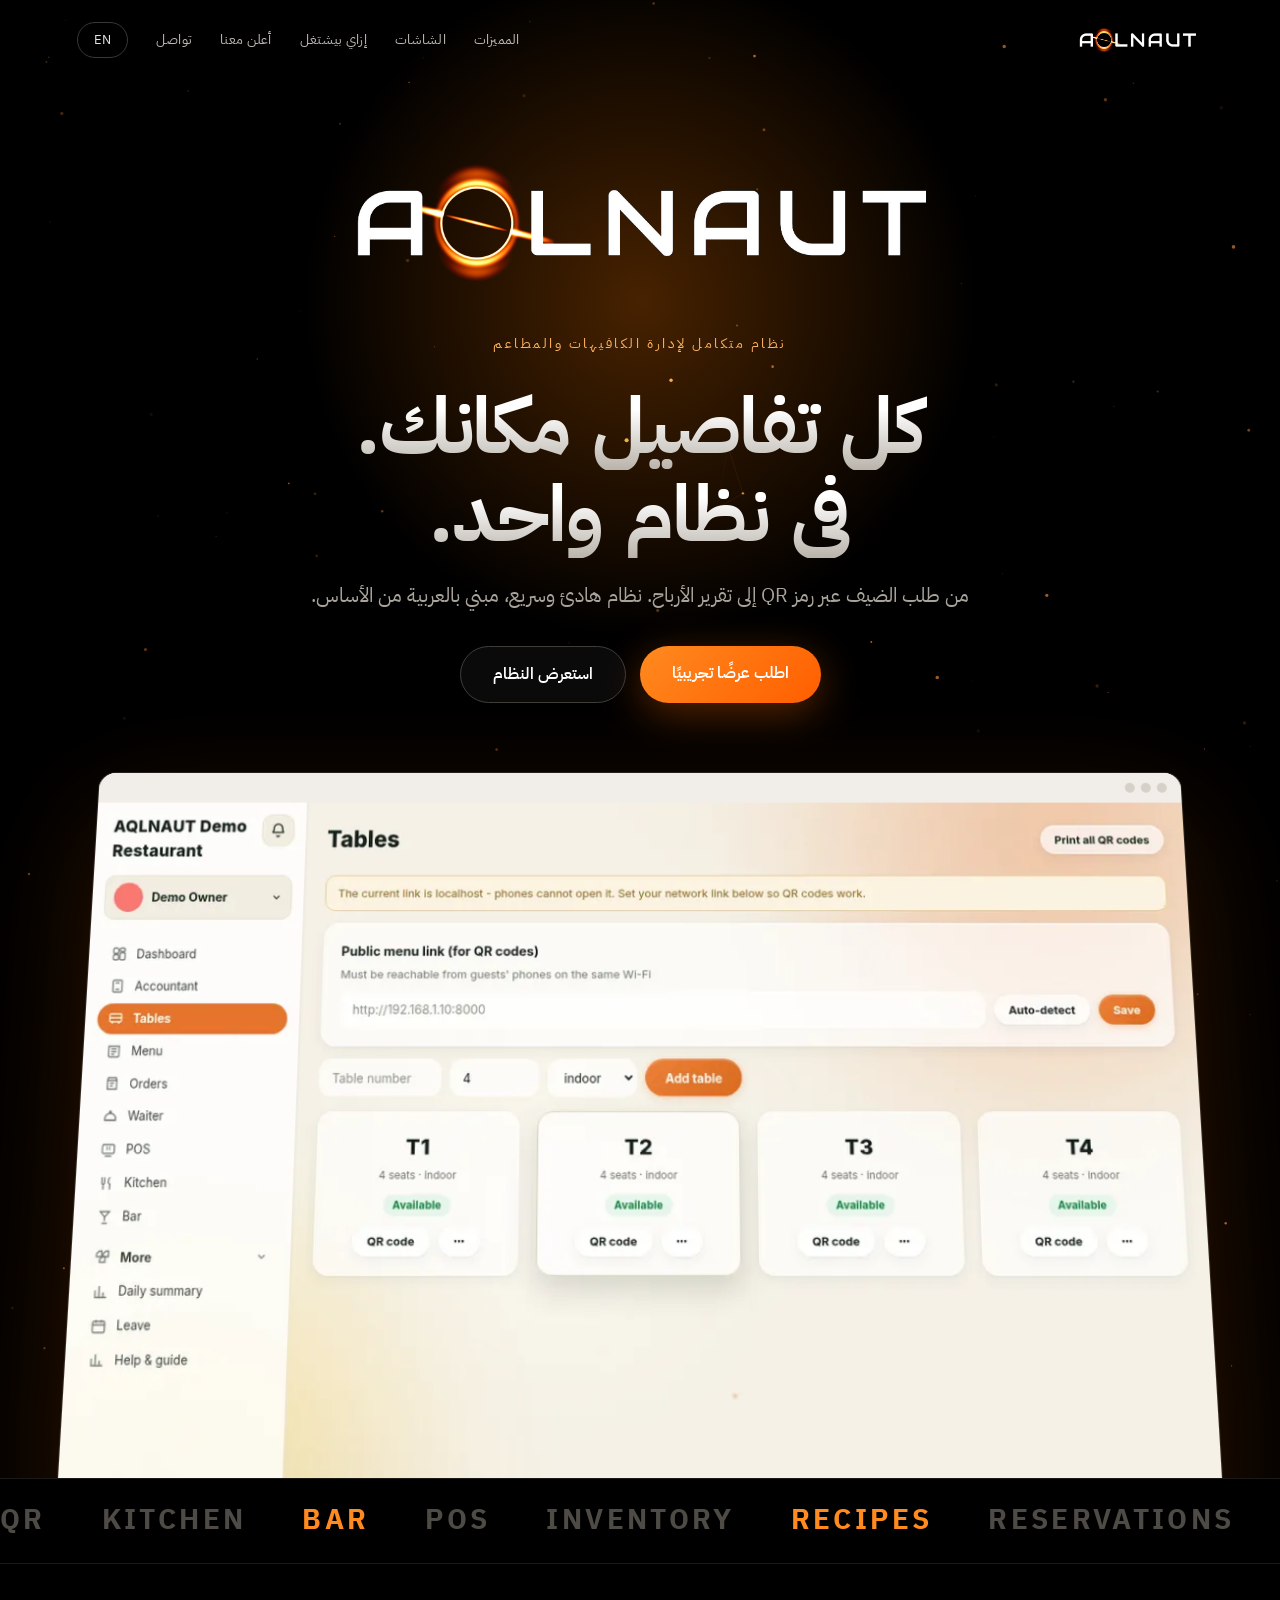
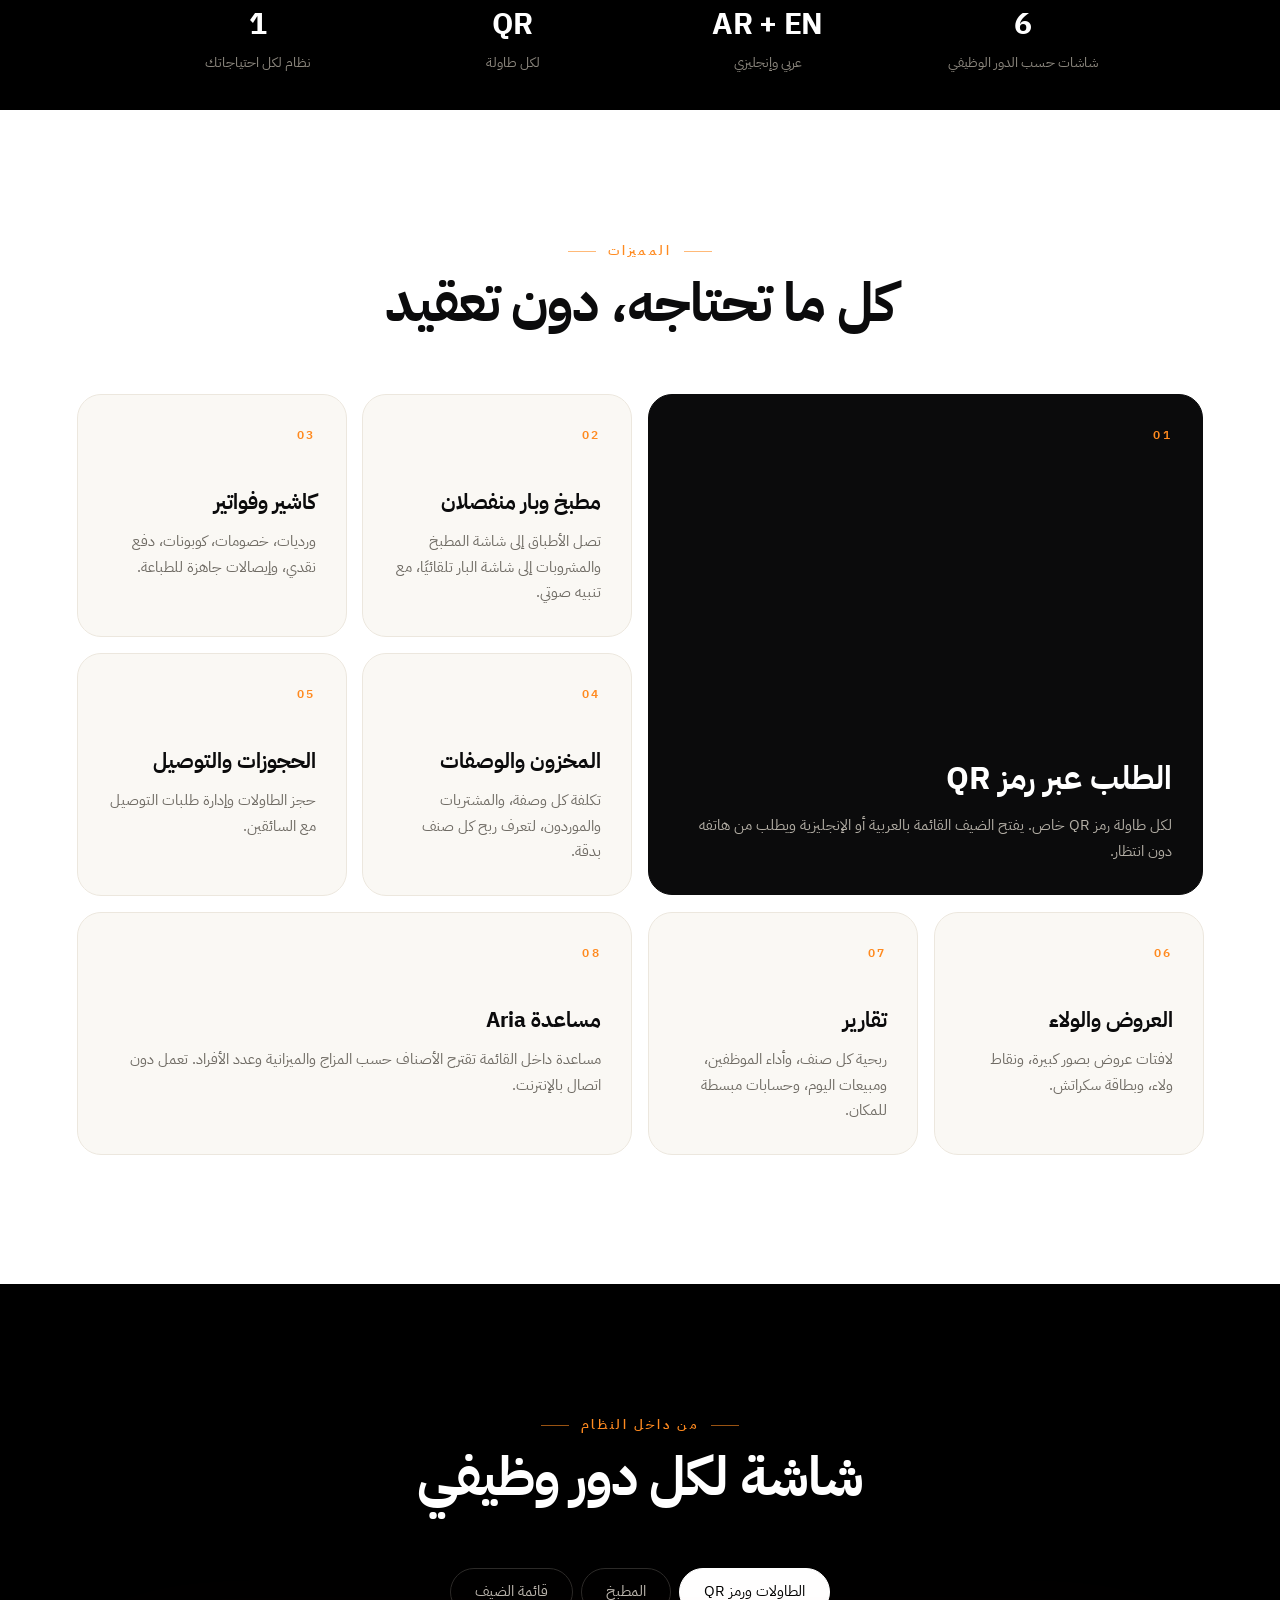
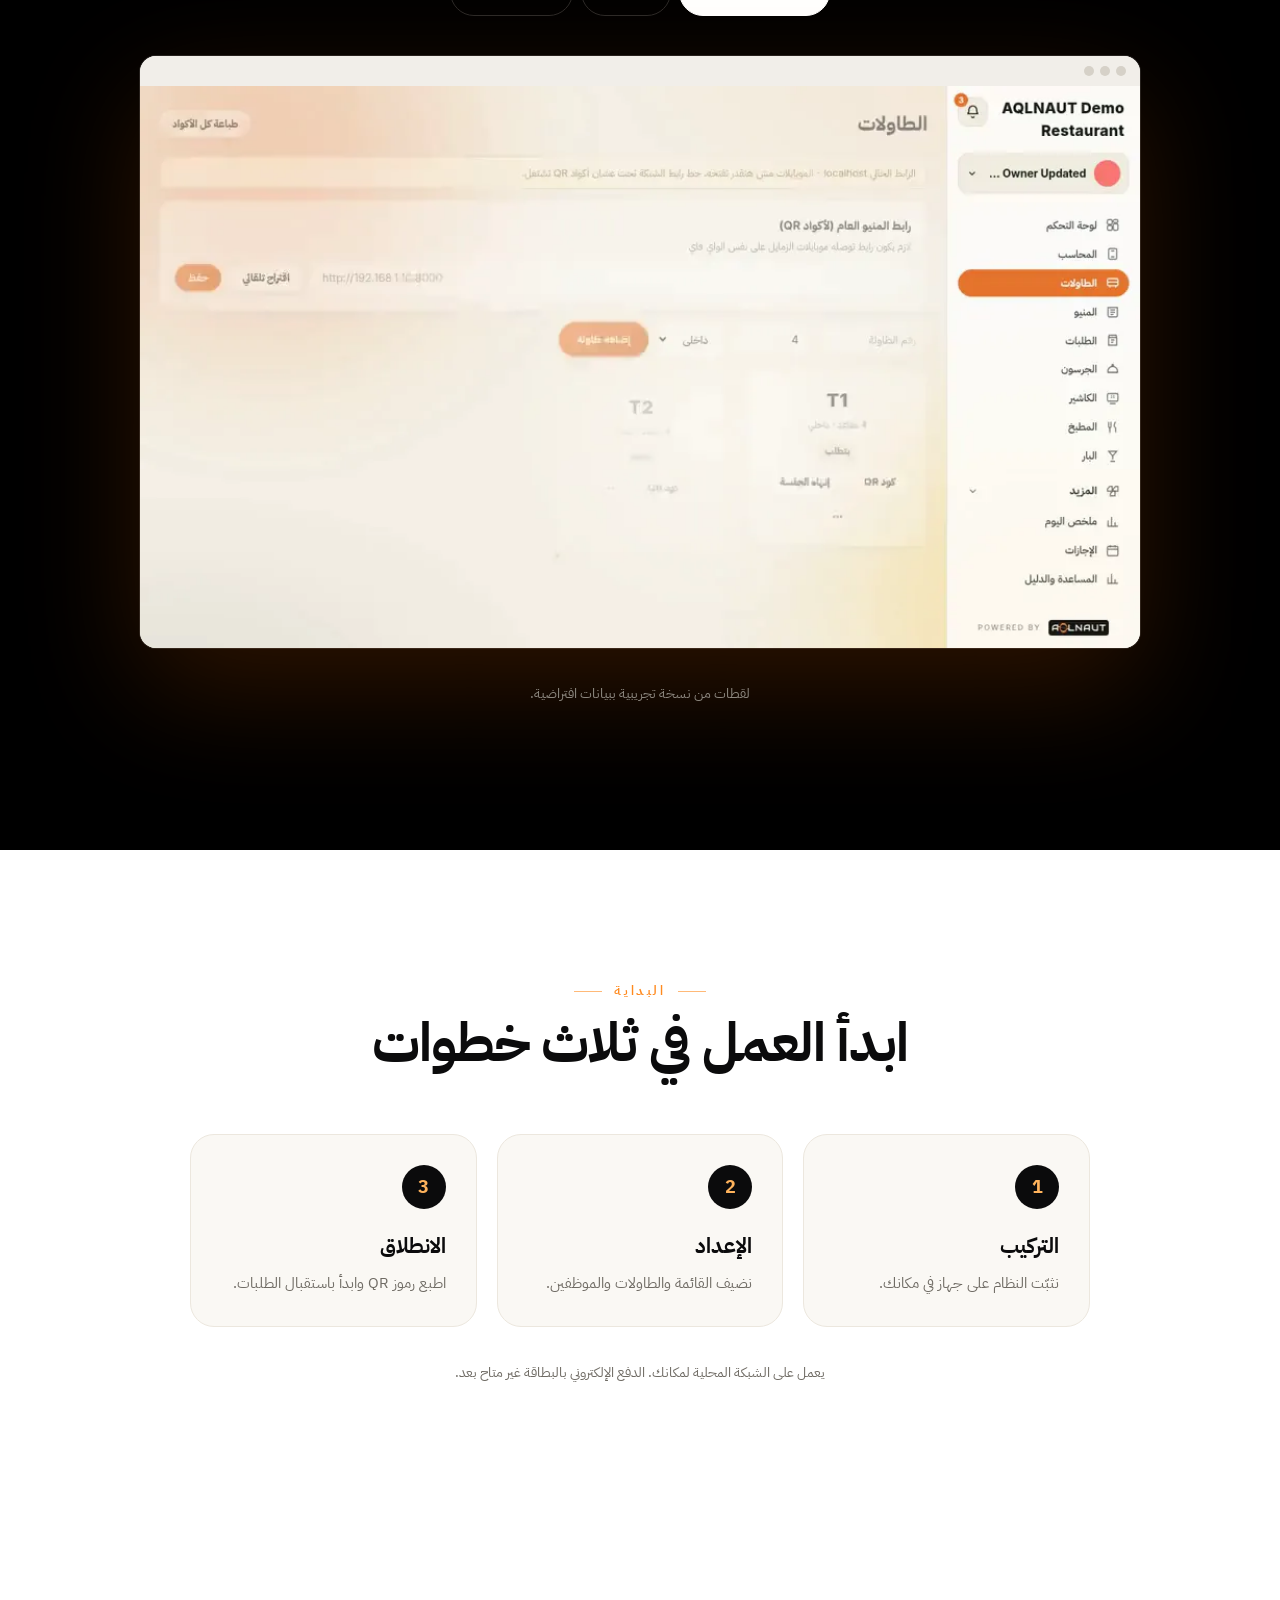
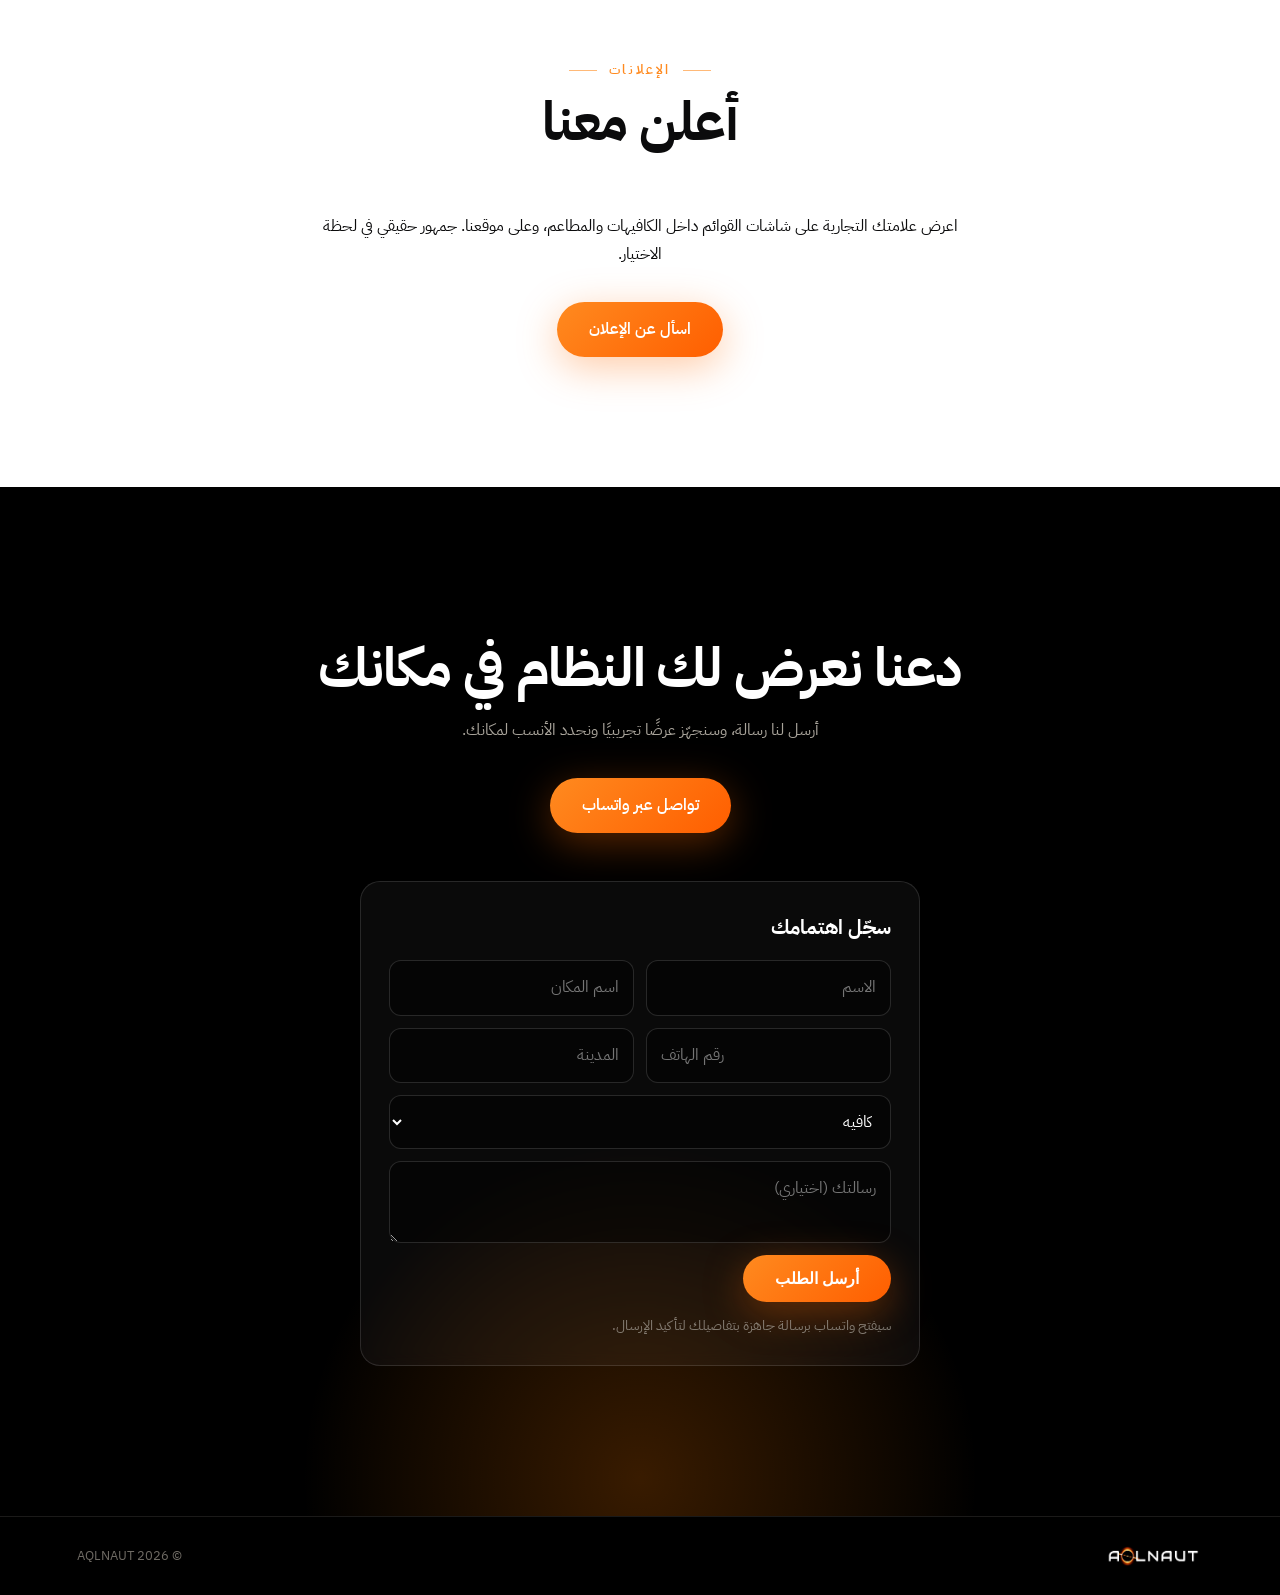
==== commit ea82440f: "Change pricing link text and update pricing note Updated pricing section text and navigation link." ====
--- a/index.html
+++ b/index.html
@@ -20,7 +20,7 @@
     <a href="#features" data-i18n="n_features">المميزات</a>
     <a href="#screens" data-i18n="n_screens">الشاشات</a>
     <a href="#how" data-i18n="n_how">إزاي بيشتغل</a>
-    <a href="#pricing" id="npr" data-i18n="n_pricing" hidden>الأسعار</a>
+    <a href="#pricing" id="npr" data-i18n="n_pricing" hidden>الباقات</a>
     <a href="#advertise" data-i18n="n_adv">أعلن معنا</a>
     <a href="#contact" data-i18n="n_contact">تواصل</a>
   </nav>
@@ -108,7 +108,7 @@
   <p class="kicker reveal" data-i18n="kick_p">الاشتراكات</p>
   <h2 class="reveal" data-i18n="h_pricing">باقات تناسب حجم مكانك</h2>
   <div class="plans" id="plans"></div>
-  <p class="note center reveal" data-i18n="plans_note">الأسعار بالجنيه المصري شهريًا لكل فرع.</p>
+  <p class="note center reveal" data-i18n="plans_note">تواصل معنا لمعرفة الأسعار والباقة الأنسب لمكانك.</p>
 </section>
 
 <section id="contact" class="section dark final fx">
--- a/style.css
+++ b/style.css
@@ -109,3 +109,4 @@
 .plan h3{margin:0 0 10px}.plan .price b{font-size:2.4rem}.plan ul{padding:0 18px;line-height:1.9}
 @media(max-width:600px){.lead-form .row{grid-template-columns:1fr}}
 [hidden]{display:none!important}
+.adv-d{max-width:640px;margin:16px auto 28px}
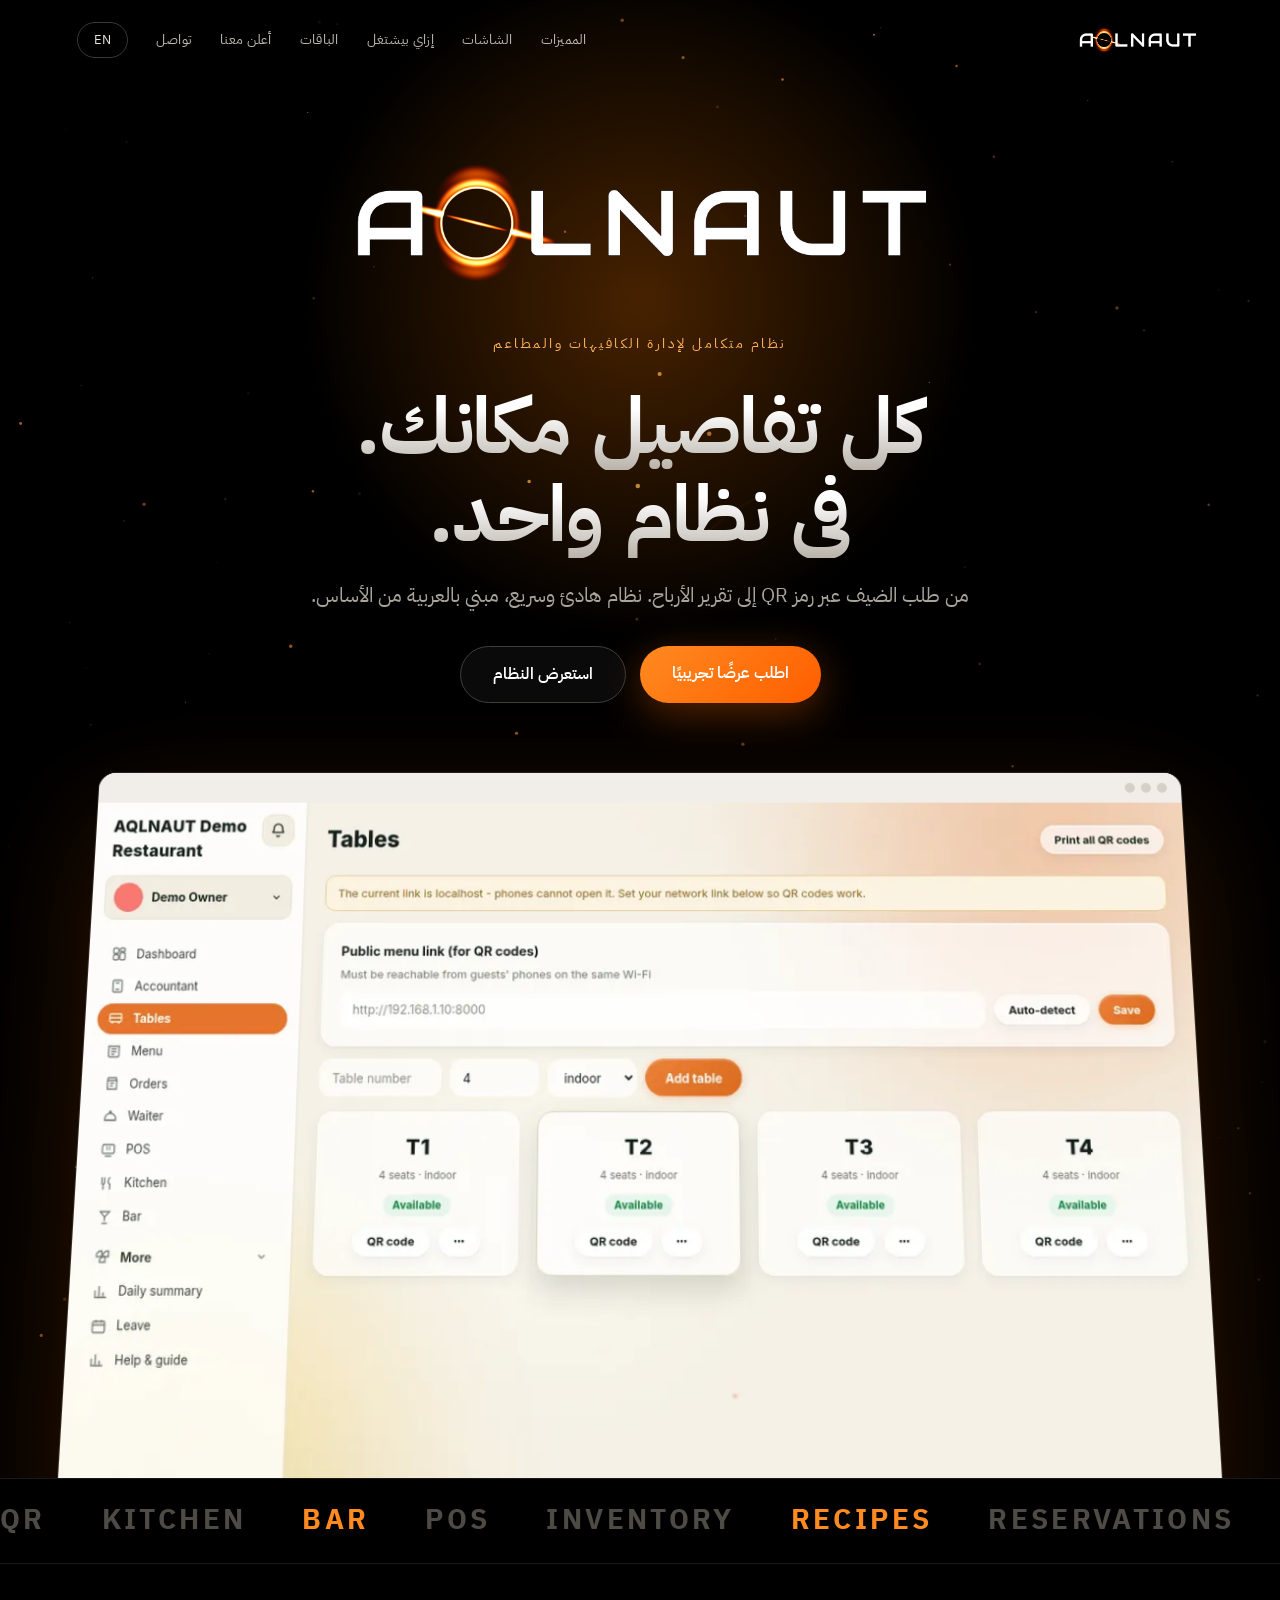
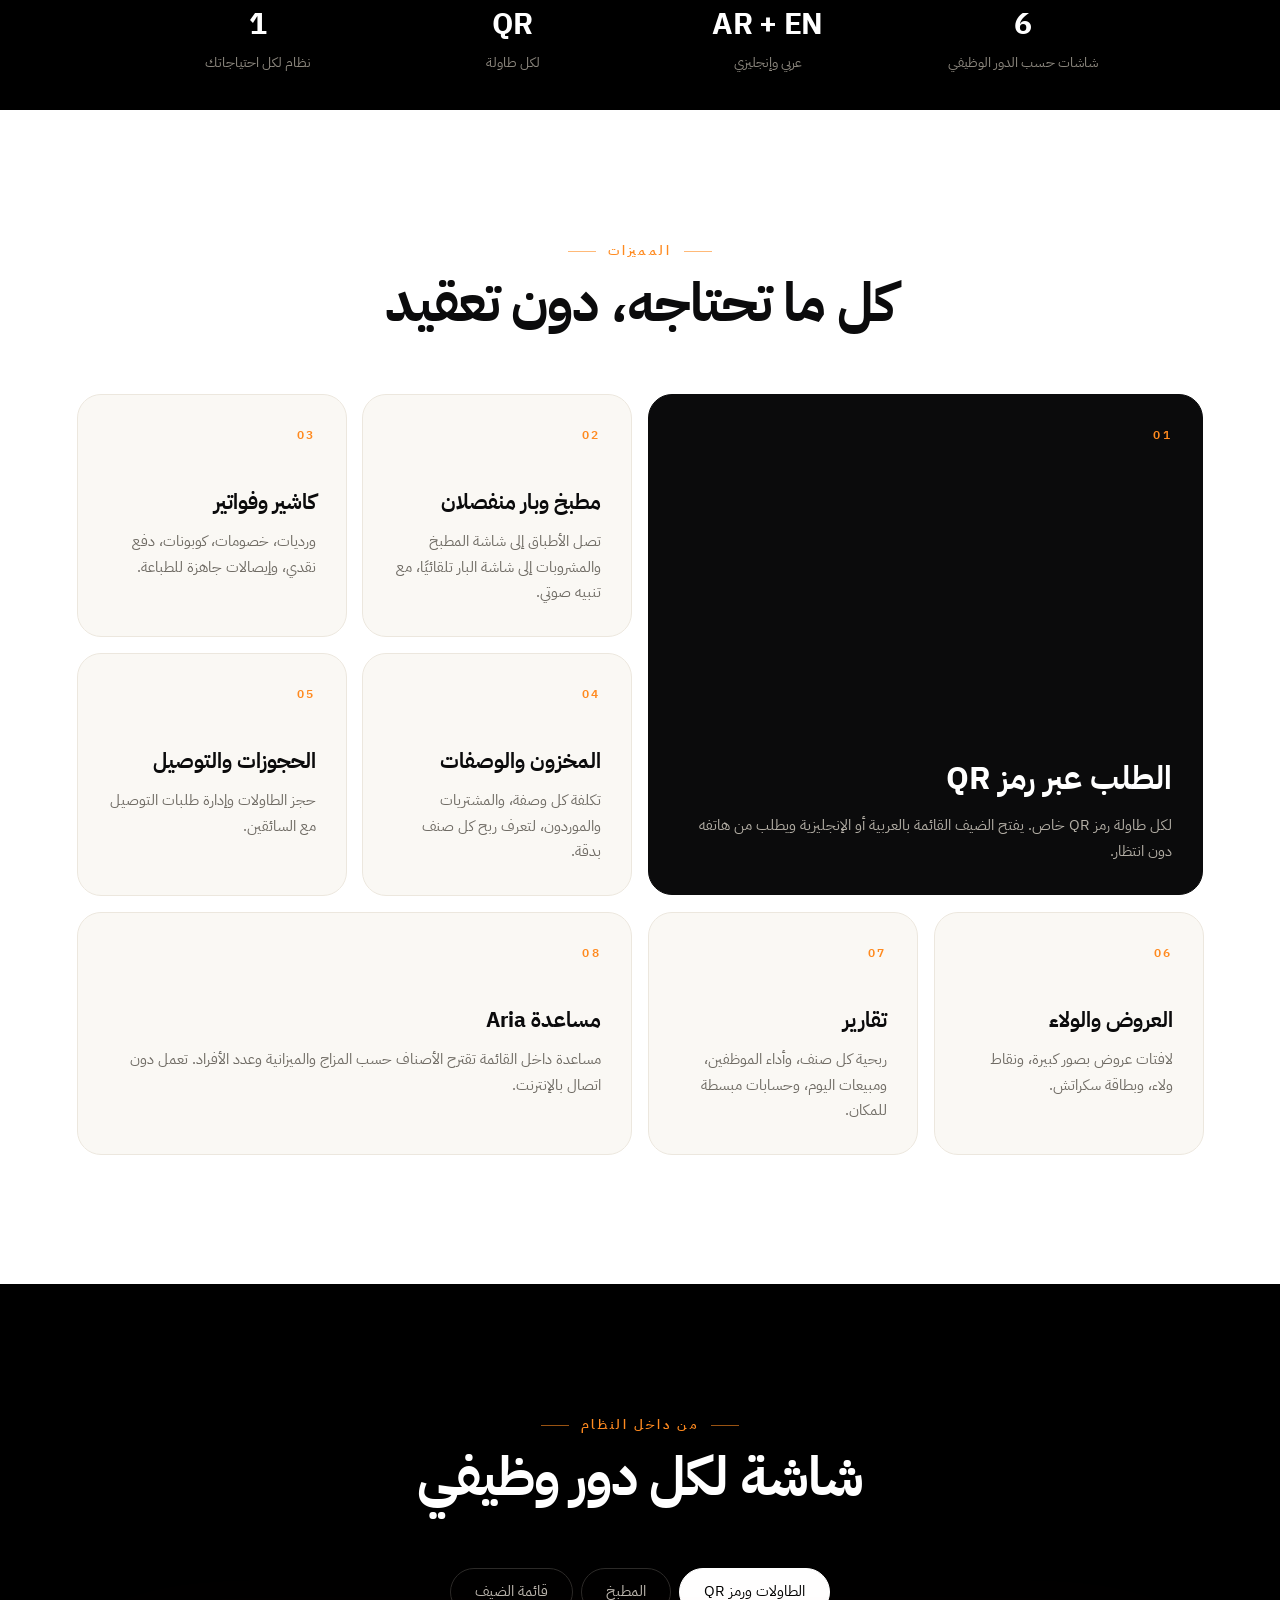
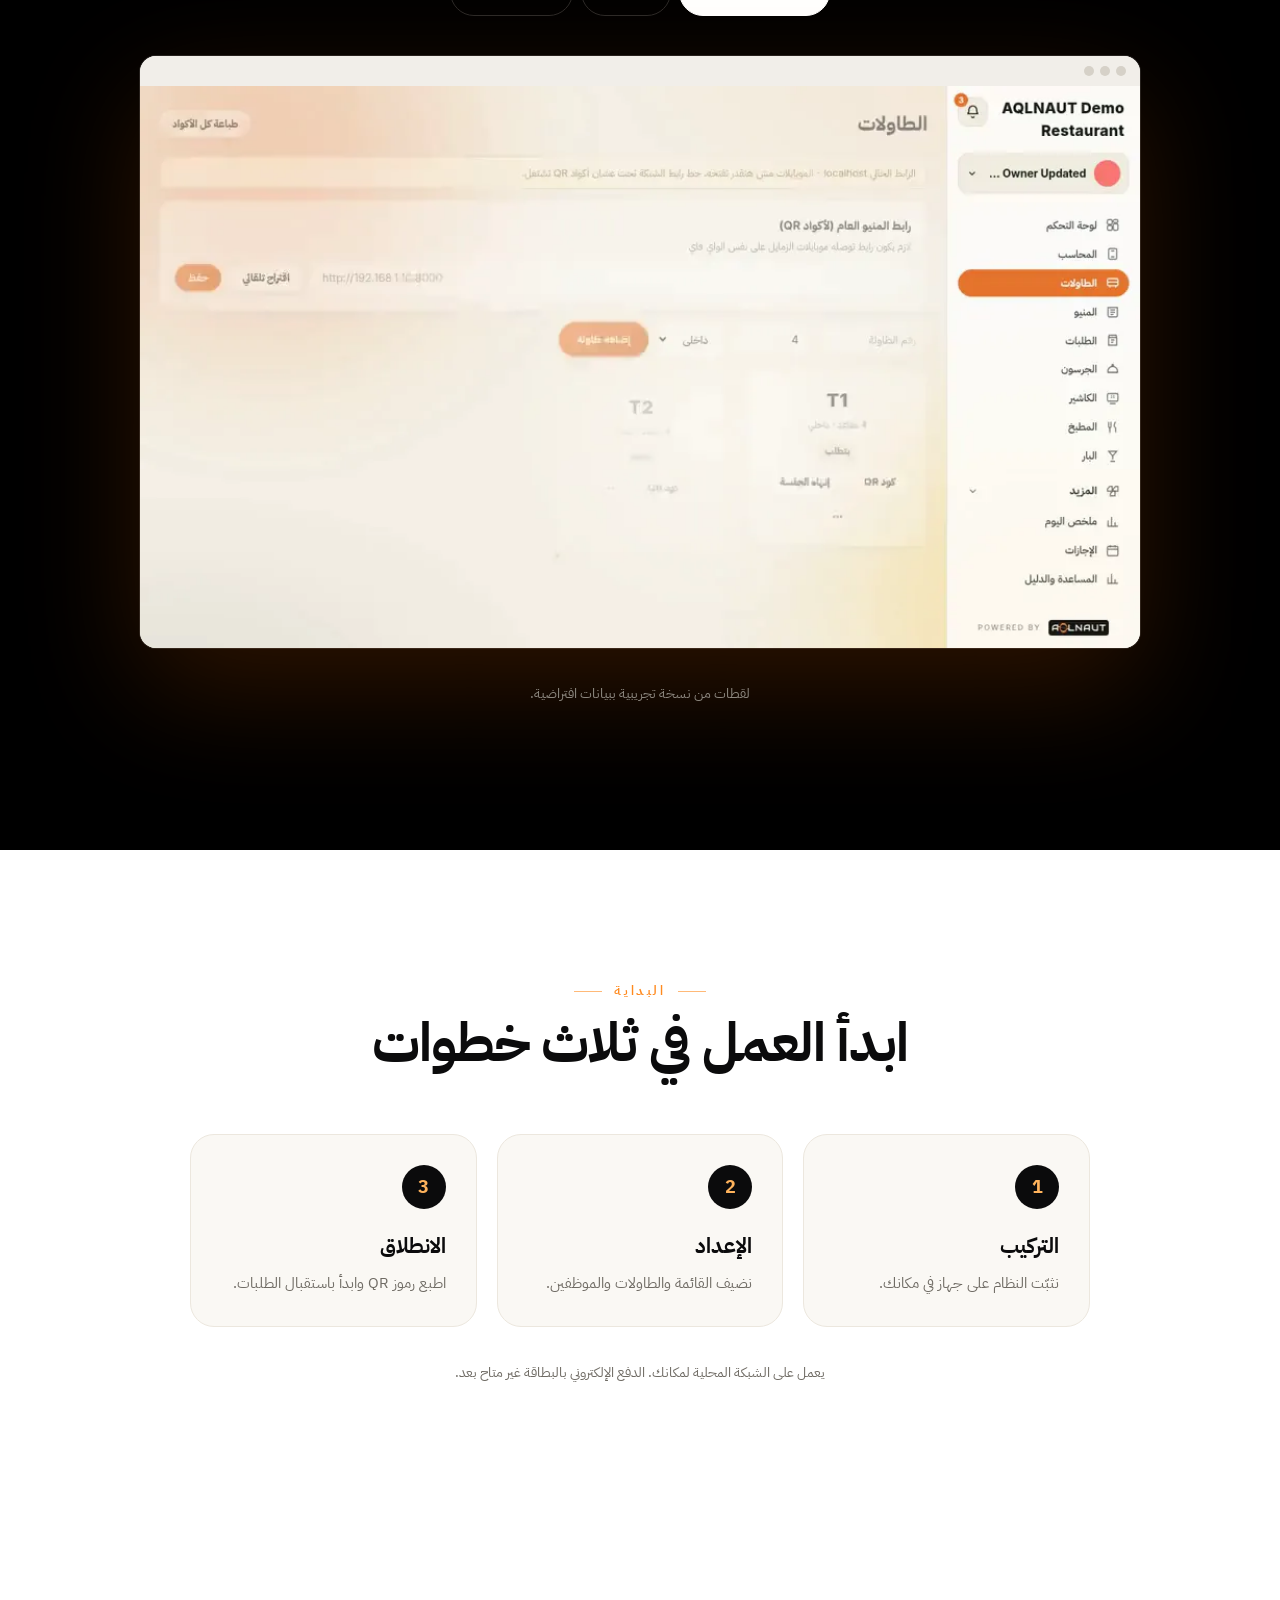
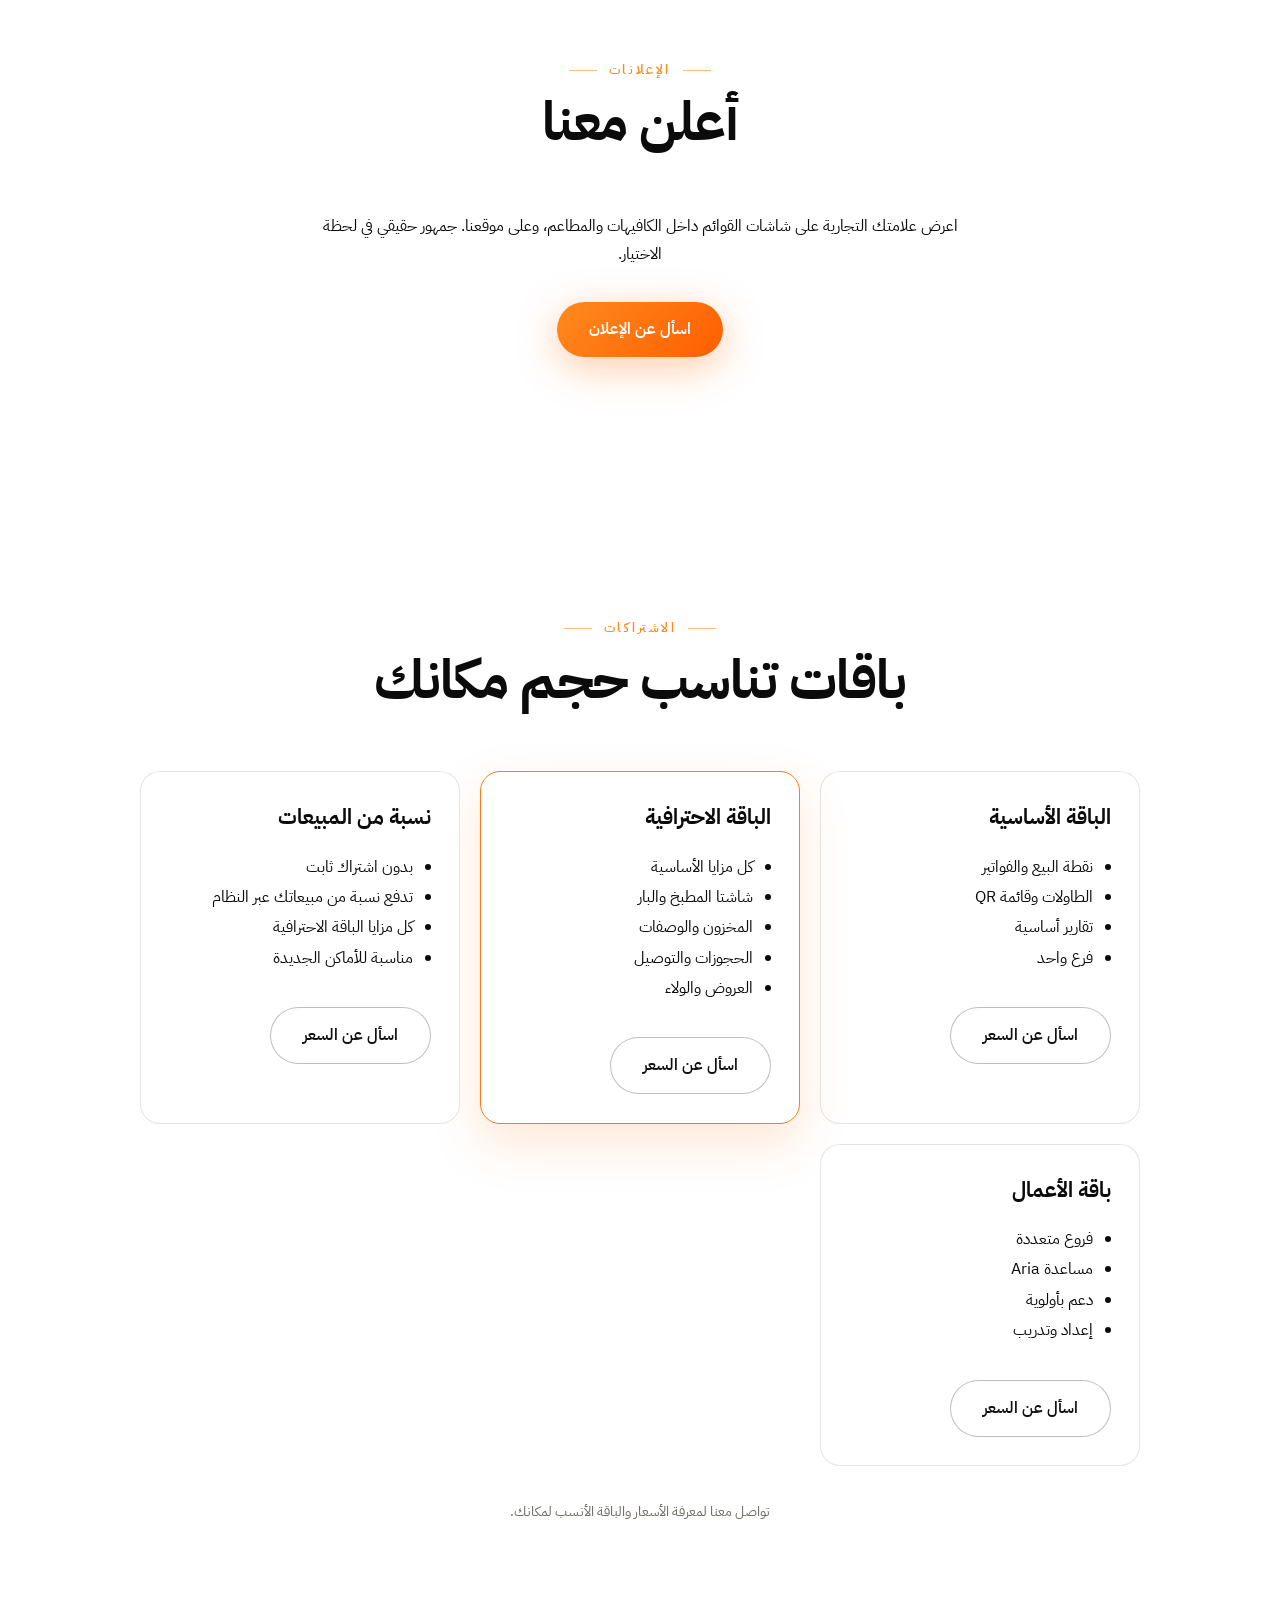
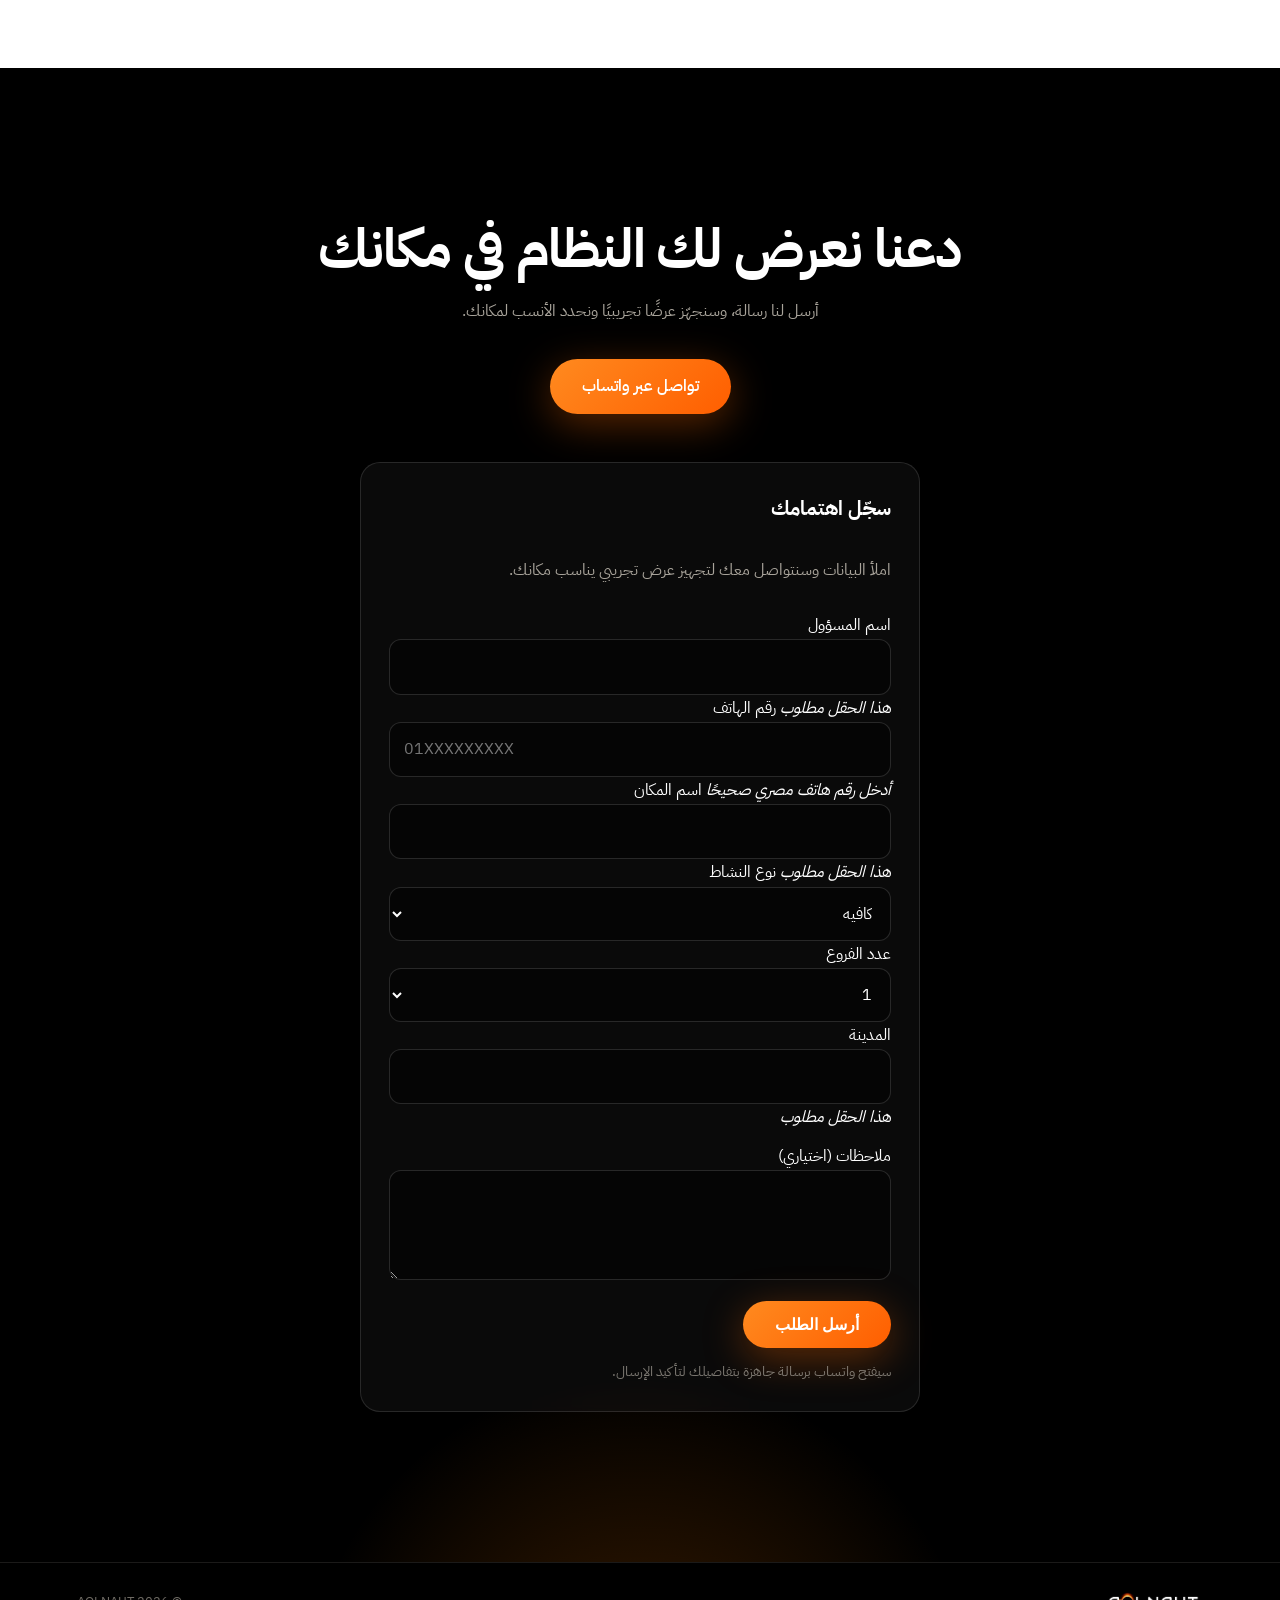
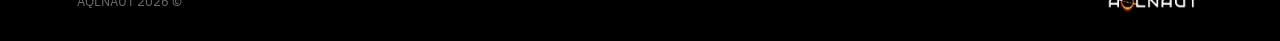
==== commit efd27d3a: "Refactor lead form with additional input fields Updated the lead form structure and added new fields" ====
--- a/index.html
+++ b/index.html
@@ -119,15 +119,30 @@
     <a class="btn primary" id="wa" href="#" data-i18n="wa">تواصل عبر واتساب</a>
     <a class="btn ghost" id="fb" href="#" data-i18n="fbl">صفحتنا على فيسبوك</a>
   </div>
-  <form id="lead" class="lead-form reveal" autocomplete="on">
+  <div class="lead-wrap reveal">
+  <form id="lead" class="lead-form" novalidate autocomplete="on">
     <h3 data-i18n="form_t">سجّل اهتمامك</h3>
-    <div class="row"><input name="name" required placeholder="الاسم" data-ph="ph_name"><input name="venue" required placeholder="اسم المكان" data-ph="ph_venue"></div>
-    <div class="row"><input name="phone" type="tel" required placeholder="رقم الهاتف" data-ph="ph_phone"><input name="city" placeholder="المدينة" data-ph="ph_city"></div>
-    <select name="type" data-i18n-sel="1"><option value="كافيه" data-o="o1">كافيه</option><option value="مطعم" data-o="o2">مطعم</option><option value="كافيه ومطعم" data-o="o3">كافيه ومطعم</option><option value="إعلان" data-o="o5">إعلان</option><option value="أخرى" data-o="o4">أخرى</option></select>
-    <textarea name="msg" rows="2" placeholder="رسالتك (اختياري)" data-ph="ph_msg"></textarea>
-    <button class="btn primary" type="submit" data-i18n="form_b">أرسل الطلب</button>
+    <p class="form-sub" data-i18n="form_s">املأ البيانات وسنتواصل معك لتجهيز عرض تجريبي يناسب مكانك.</p>
+    <div class="grid">
+      <label class="fld"><span data-i18n="l_name">اسم المسؤول</span><input name="name" required autocomplete="name"><em class="err" data-i18n="e_req">هذا الحقل مطلوب</em></label>
+      <label class="fld"><span data-i18n="l_phone">رقم الهاتف</span><input name="phone" type="tel" inputmode="tel" dir="ltr" placeholder="01XXXXXXXXX" autocomplete="tel"><em class="err" data-i18n="e_phone">أدخل رقم هاتف مصري صحيحًا</em></label>
+      <label class="fld"><span data-i18n="l_venue">اسم المكان</span><input name="venue" required><em class="err" data-i18n="e_req">هذا الحقل مطلوب</em></label>
+      <label class="fld"><span data-i18n="l_type">نوع النشاط</span><select name="type"><option value="كافيه" data-o="o1">كافيه</option><option value="مطعم" data-o="o2">مطعم</option><option value="كافيه ومطعم" data-o="o3">كافيه ومطعم</option><option value="إعلان" data-o="o5">إعلان</option><option value="أخرى" data-o="o4">أخرى</option></select></label>
+      <label class="fld"><span data-i18n="l_branches">عدد الفروع</span><select name="branches"><option value="1">1</option><option value="2-3">2 - 3</option><option value="4+">4+</option></select></label>
+      <label class="fld"><span data-i18n="l_city">المدينة</span><input name="city" required autocomplete="address-level2"><em class="err" data-i18n="e_req">هذا الحقل مطلوب</em></label>
+    </div>
+    <label class="fld full"><span data-i18n="l_msg">ملاحظات (اختياري)</span><textarea name="msg" rows="3"></textarea></label>
+    <button class="btn primary submit" type="submit"><span data-i18n="form_b">أرسل الطلب</span></button>
     <p class="note" data-i18n="form_n">سيفتح واتساب برسالة جاهزة بتفاصيلك لتأكيد الإرسال.</p>
   </form>
+  <div id="thanks" class="thanks" hidden>
+    <div class="check">✓</div>
+    <h3 data-i18n="th_t">تم تجهيز طلبك</h3>
+    <p data-i18n="th_d">اضغط الزر أدناه لفتح واتساب وتأكيد الإرسال. سنرد عليك في أقرب وقت.</p>
+    <a class="btn primary" id="thwa" href="#" data-i18n="th_b">افتح واتساب</a>
+    <button class="btn ghost" id="again" type="button" data-i18n="th_a">طلب جديد</button>
+  </div>
+  </div>
   <p class="center reveal" id="mailrow" hidden><a id="mail" href="#"></a></p>
 
 </section>
--- a/style.css
+++ b/style.css
@@ -110,3 +110,4 @@
 @media(max-width:600px){.lead-form .row{grid-template-columns:1fr}}
 [hidden]{display:none!important}
 .adv-d{max-width:640px;margin:16px auto 28px}
+.plan .ask{margin-top:18px;display:inline-block;color:#111;border-color:rgba(0,0,0,.25)}.plan h3{font-size:1.3rem}
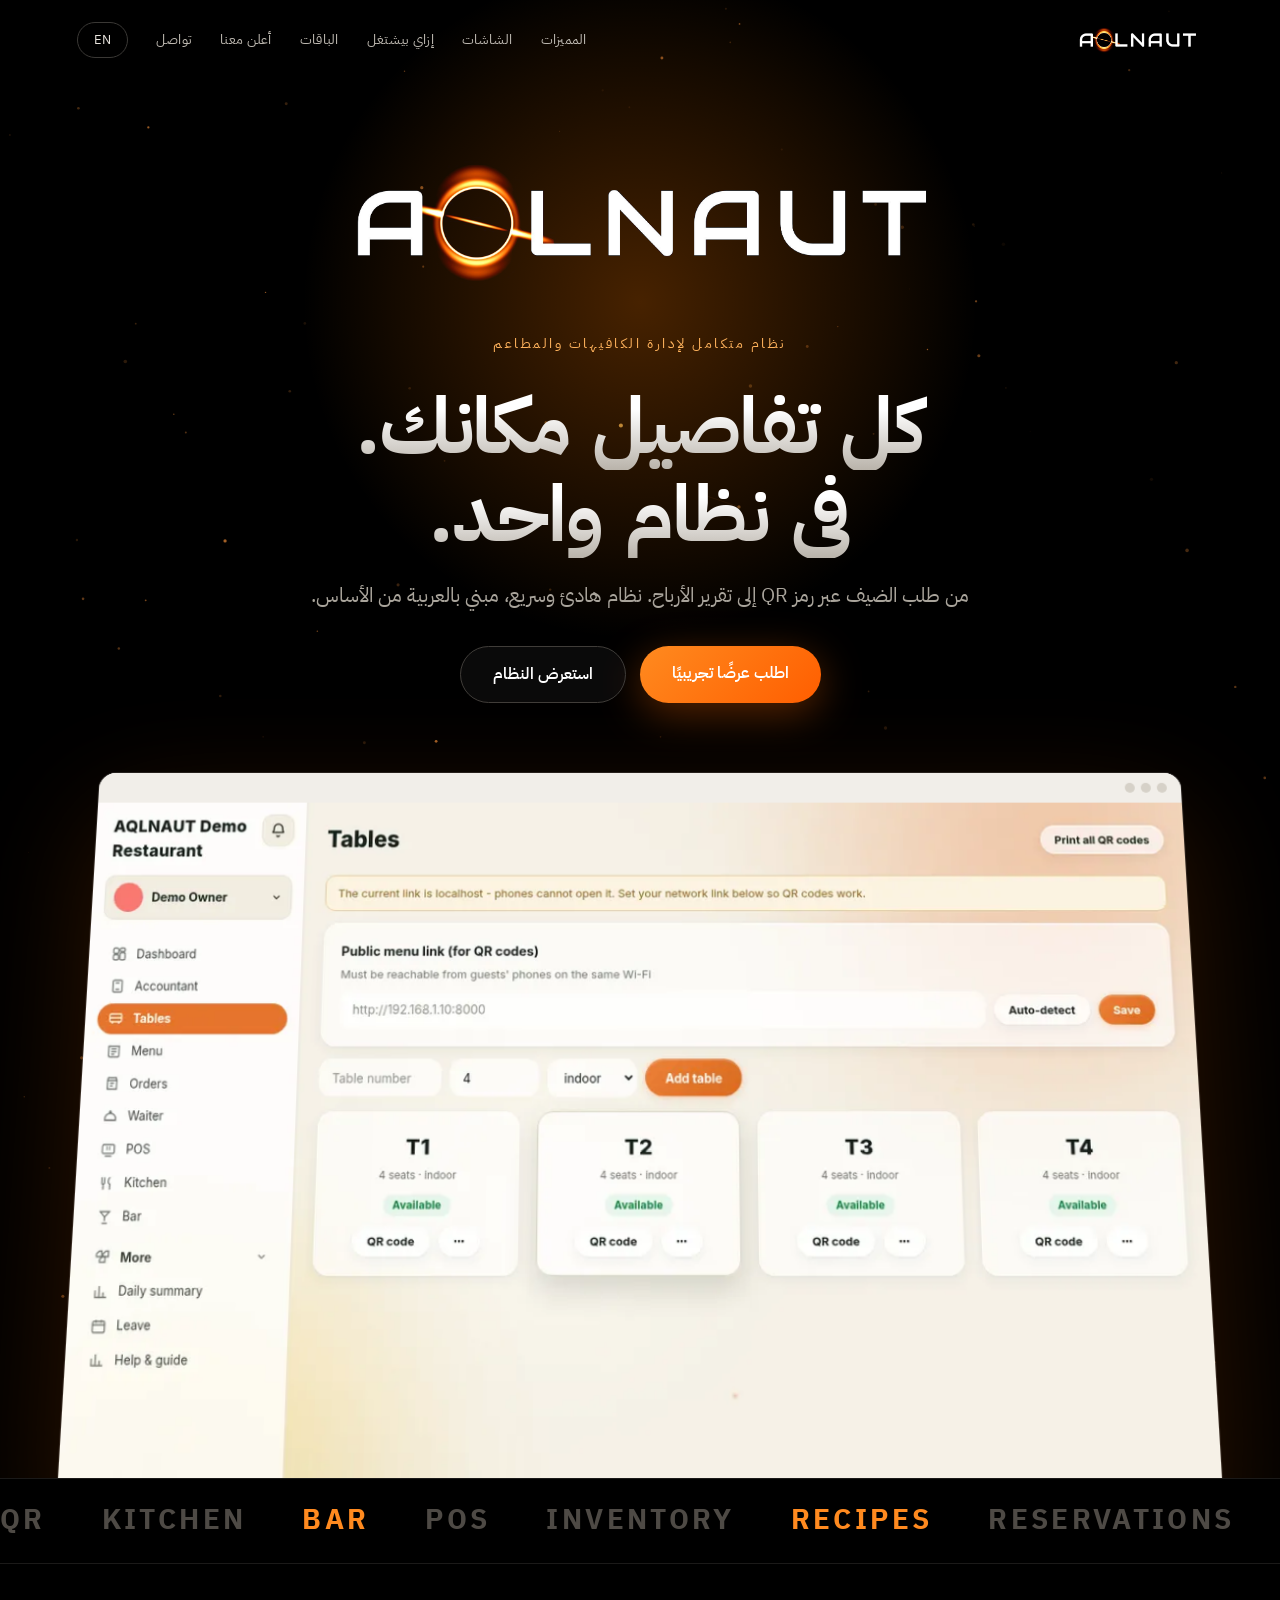
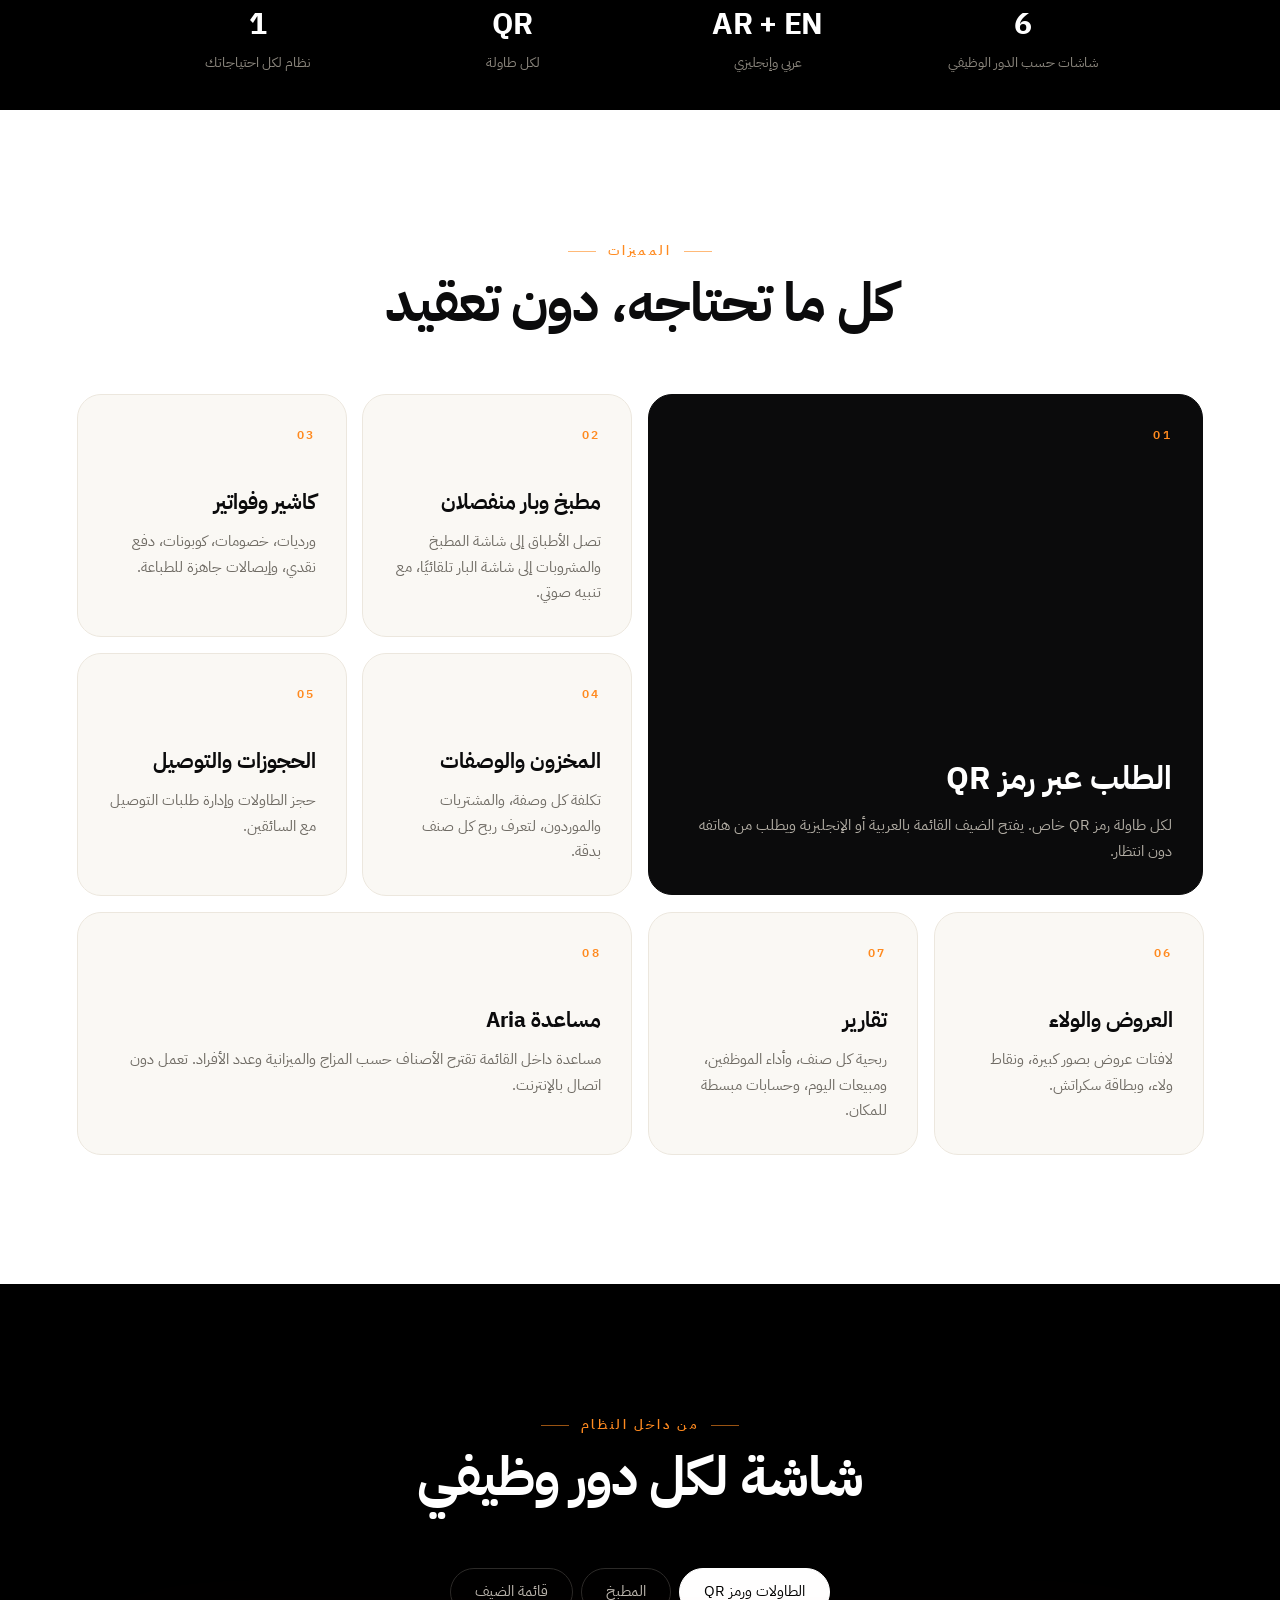
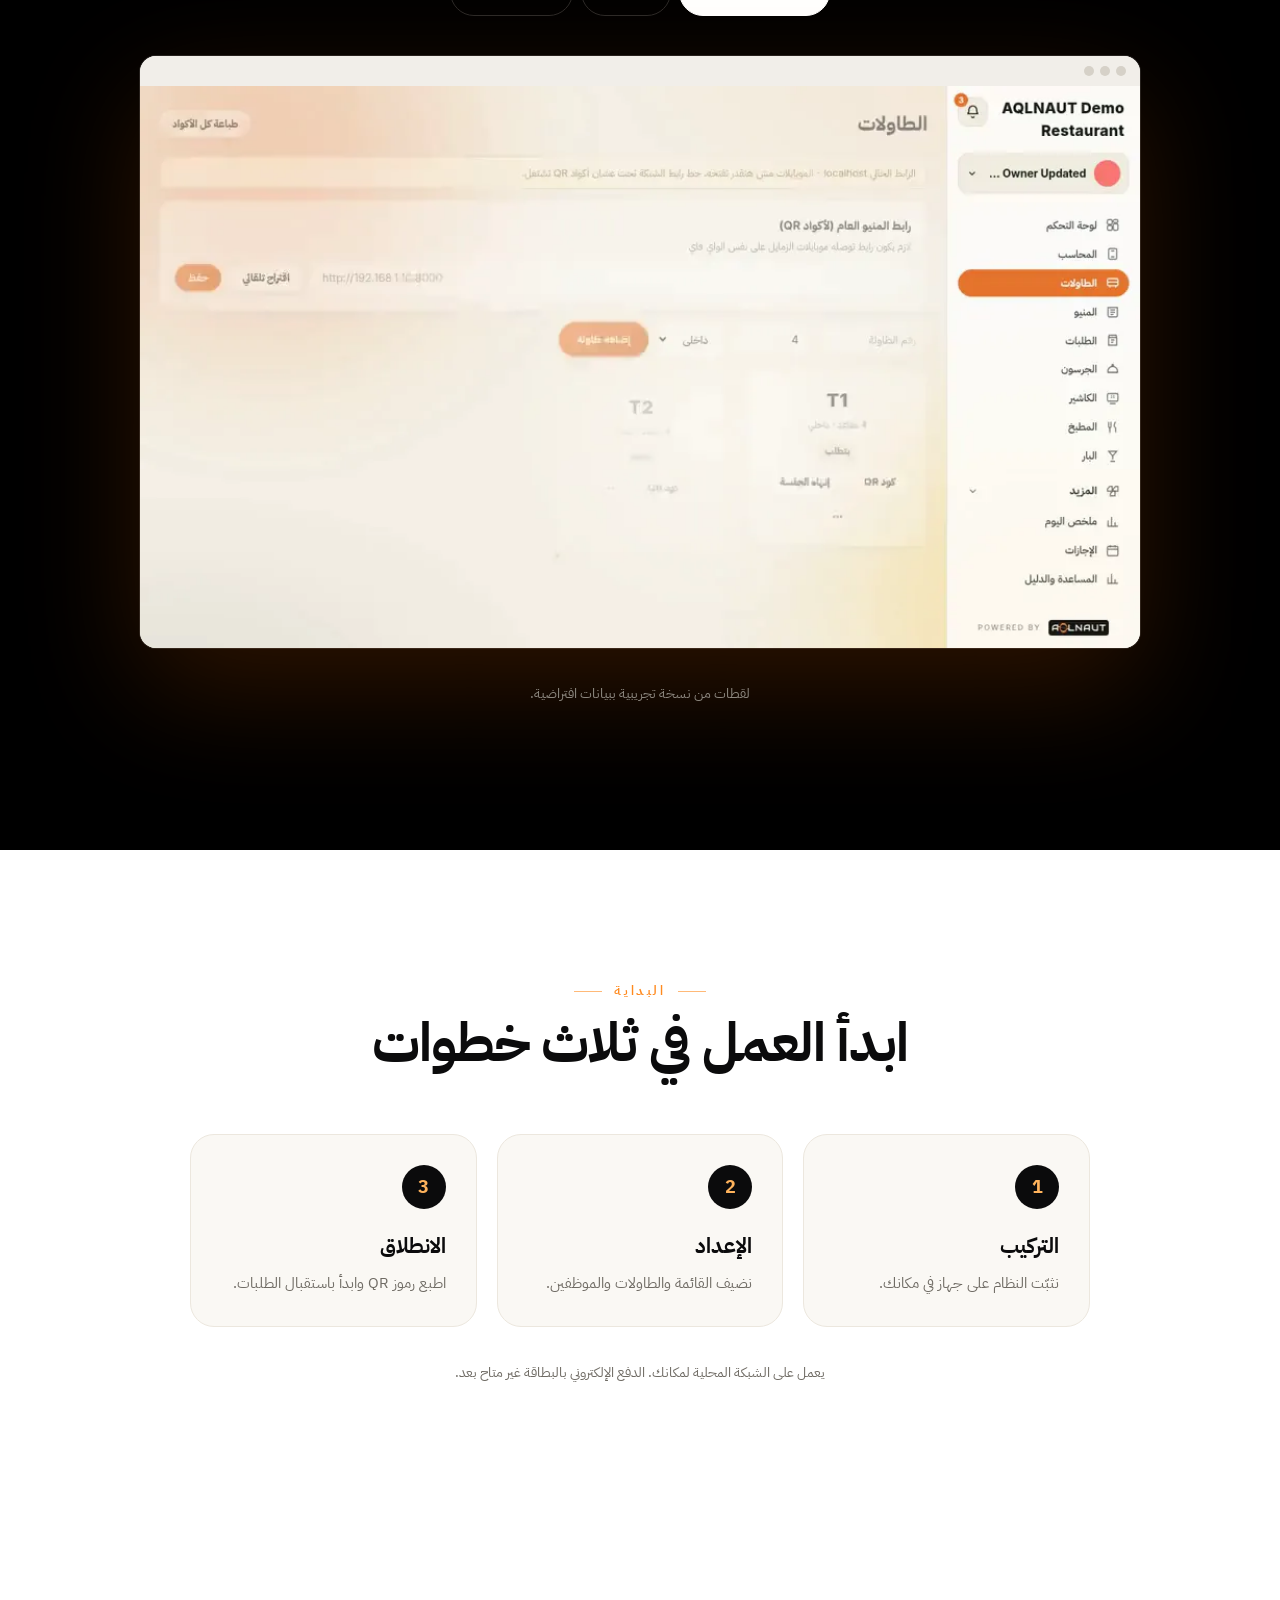
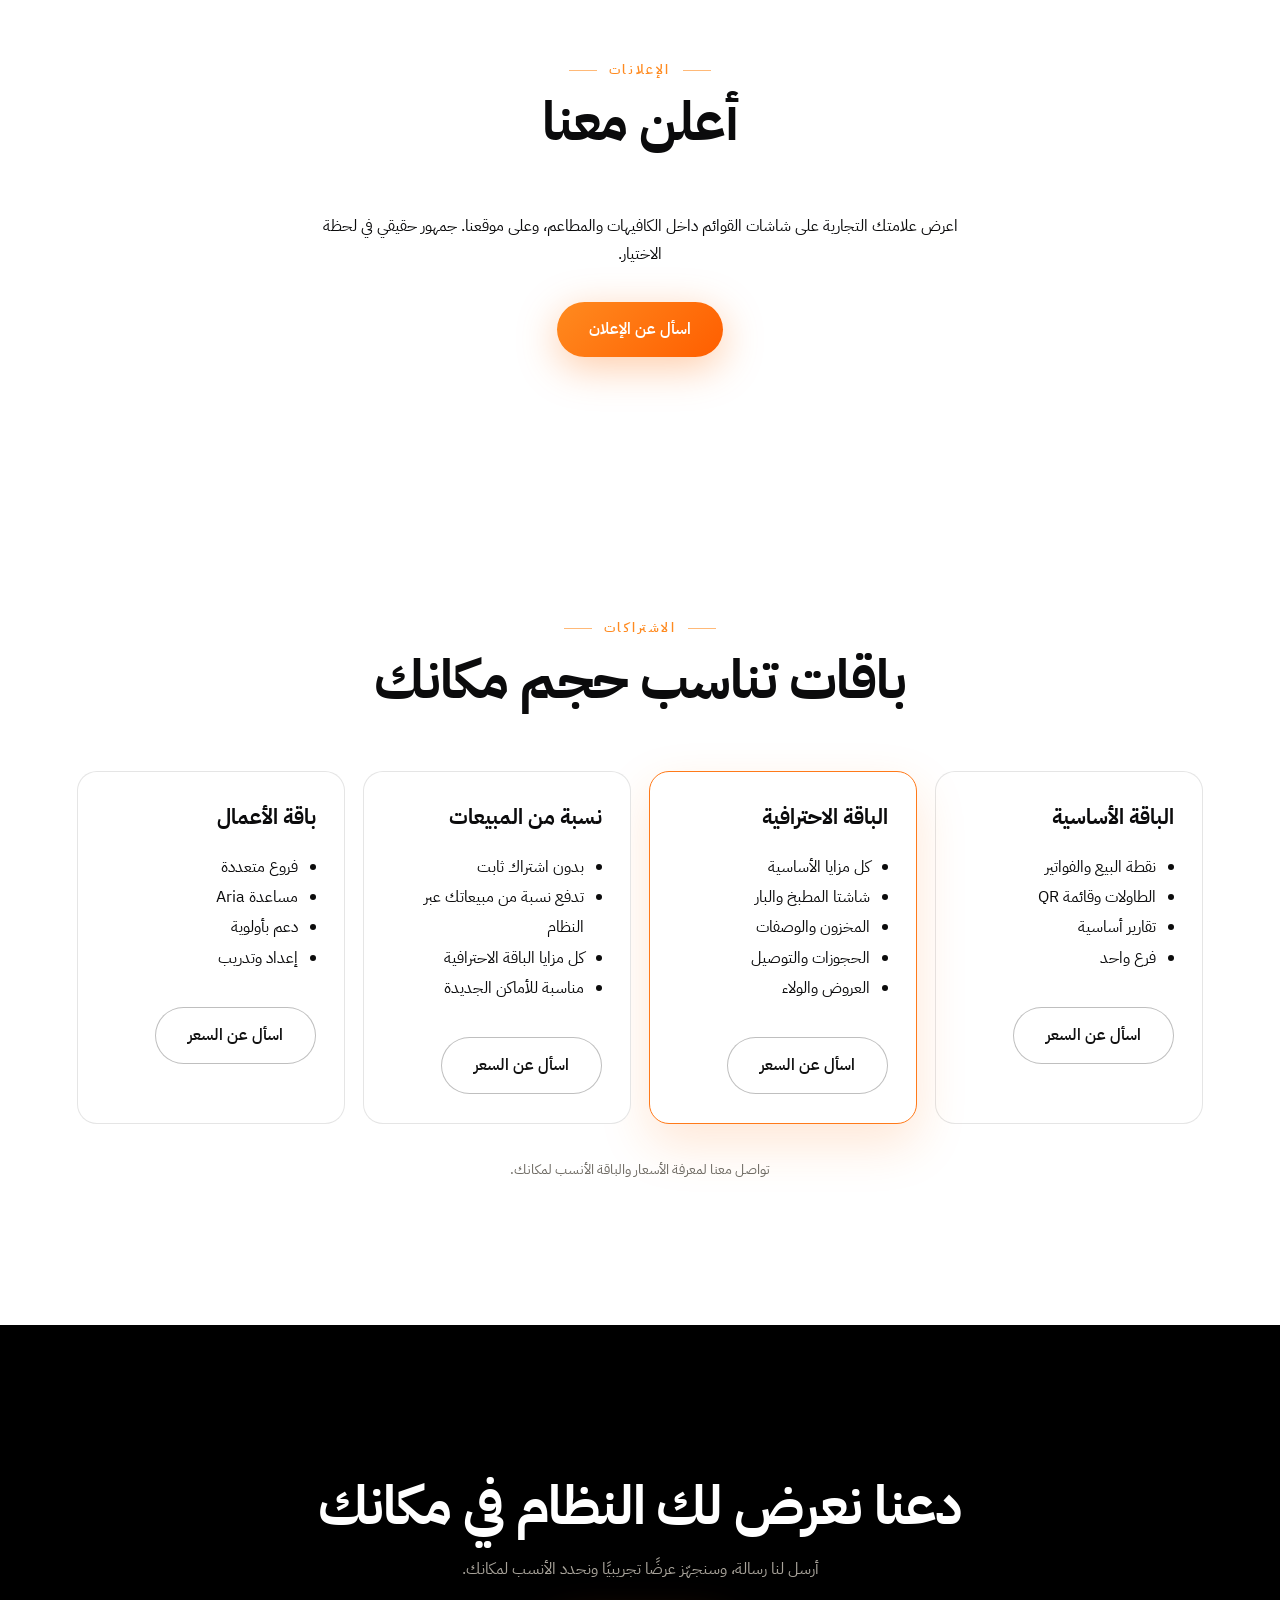
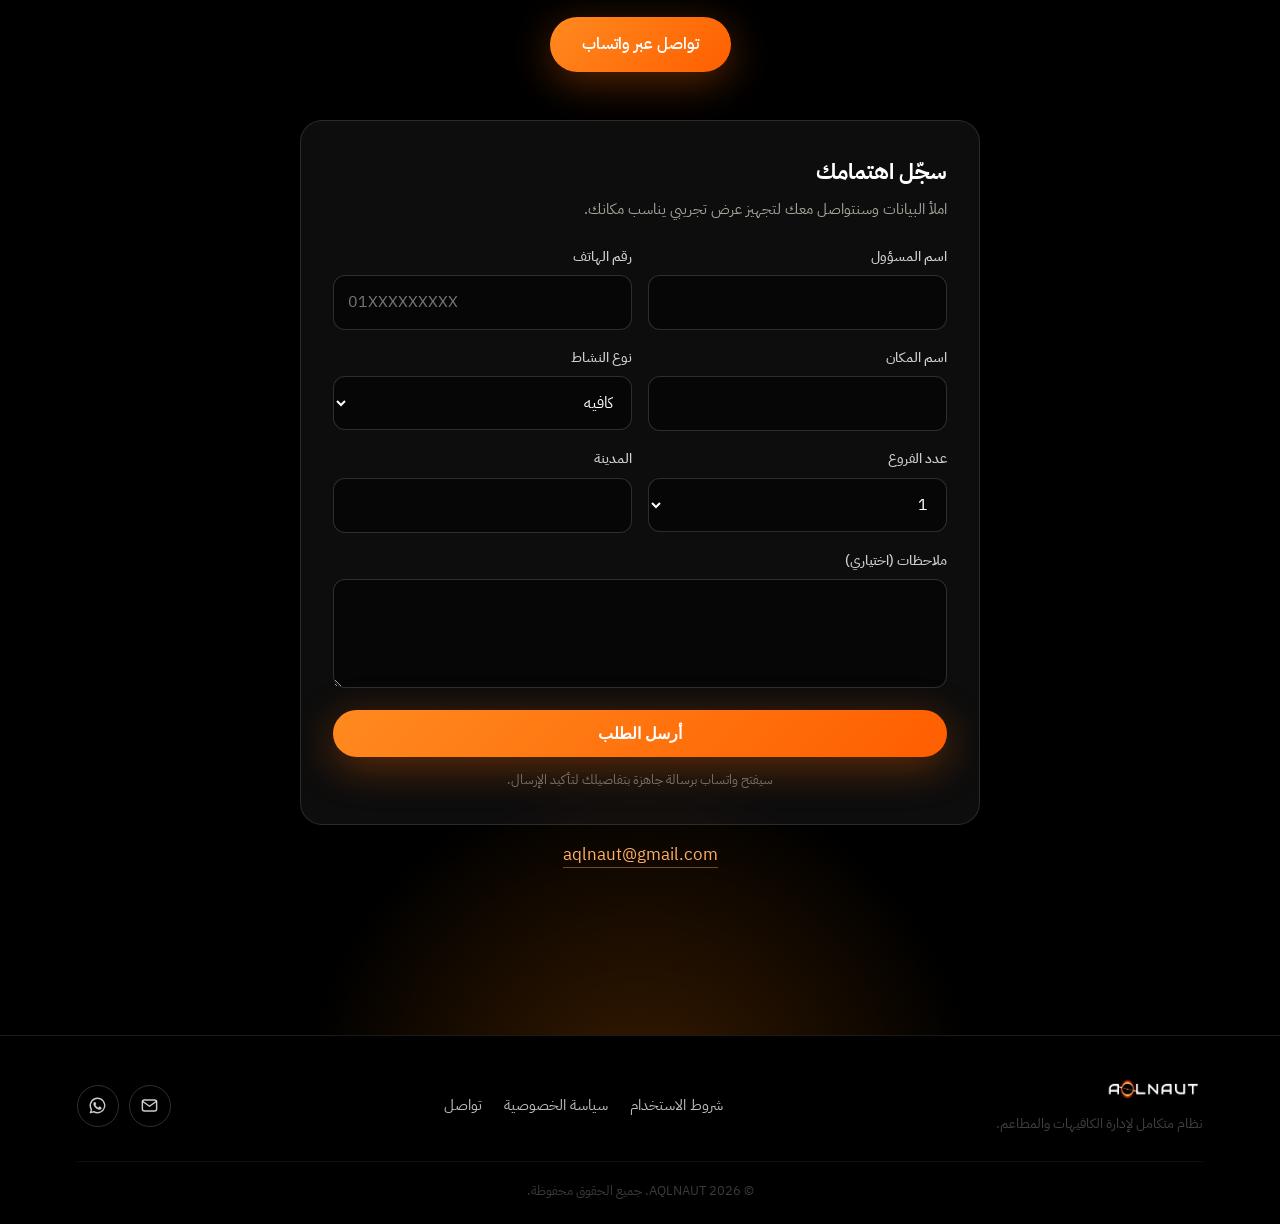
==== commit e0d11fd2: "Enhance footer with additional content and links" ====
--- a/index.html
+++ b/index.html
@@ -147,7 +147,24 @@
 
 </section>
 </main>
-<footer class="foot"><img data-img="logo" alt="AQLNAUT"><span>© 2026 AQLNAUT</span></footer>
+<footer class="foot">
+  <div class="foot-in">
+    <div class="foot-brand"><img data-img="logo" alt="AQLNAUT"><p data-i18n="foot_tag">نظام متكامل لإدارة الكافيهات والمطاعم.</p></div>
+    <div class="foot-links">
+      <a href="terms.html" data-i18n="terms">شروط الاستخدام</a>
+      <a href="privacy.html" data-i18n="privacy">سياسة الخصوصية</a>
+      <a href="#contact" data-i18n="n_contact">تواصل</a>
+    </div>
+    <div class="social">
+      <a id="s-mail" href="mailto:aqlnaut@gmail.com" aria-label="Email" title="Email"><svg viewBox="0 0 24 24" fill="none" stroke="currentColor" stroke-width="1.8" stroke-linecap="round" stroke-linejoin="round"><rect x="3" y="5" width="18" height="14" rx="2.500"/><path d="m3.500 7 8.500 6 8.500-6"/></svg></a>
+      <a id="s-wa" href="#" aria-label="WhatsApp" title="WhatsApp" target="_blank" rel="noopener"><svg viewBox="0 0 24 24" fill="currentColor"><path d="M12 2a10 10 0 0 0-8.6 15.1L2 22l5-1.3A10 10 0 1 0 12 2zm0 18.2c-1.5 0-3-.4-4.2-1.2l-.3-.2-3 .8.8-2.9-.2-.3A8.2 8.2 0 1 1 12 20.200zm4.500-6.100c-.2-.1-1.500-.7-1.700-.8s-.4-.1-.6.100-.7.800-.8 1-.3.200-.5.100a6.700 6.700 0 0 1-3.300-2.900c-.2-.4.200-.4.700-1.300.1-.2 0-.3 0-.4l-.8-1.800c-.2-.5-.4-.4-.6-.4h-.5a1 1 0 0 0-.7.300 3 3 0 0 0-.9 2.200c0 1.300.9 2.500 1 2.700s1.800 2.800 4.400 3.900c1.600.7 2.300.7 3.100.6.500-.1 1.500-.6 1.700-1.200s.2-1.100.2-1.200-.2-.2-.4-.3z"/></svg></a>
+      <a id="s-fb" href="#" aria-label="Facebook" title="Facebook" target="_blank" rel="noopener" hidden><svg viewBox="0 0 24 24" fill="currentColor"><path d="M13.500 22v-8.200h2.800l.4-3.300h-3.200V8.400c0-.9.300-1.600 1.600-1.600h1.700V3.900c-.3 0-1.300-.1-2.500-.1-2.500 0-4.200 1.500-4.200 4.300v2.400H7.300v3.300h2.800V22z"/></svg></a>
+      <a id="s-ig" href="#" aria-label="Instagram" title="Instagram" target="_blank" rel="noopener" hidden><svg viewBox="0 0 24 24" fill="none" stroke="currentColor" stroke-width="1.8"><rect x="3" y="3" width="18" height="18" rx="5"/><circle cx="12" cy="12" r="4"/><circle cx="17.500" cy="6.500" r="1" fill="currentColor"/></svg></a>
+      <a id="s-tt" href="#" aria-label="TikTok" title="TikTok" target="_blank" rel="noopener" hidden><svg viewBox="0 0 24 24" fill="currentColor"><path d="M16.600 2h-3.100v13.300a2.800 2.800 0 1 1-2-2.700V9.400a5.900 5.900 0 1 0 5.100 5.800V8.700a7.300 7.300 0 0 0 4.200 1.300V6.900A4.300 4.300 0 0 1 16.600 2z"/></svg></a>
+    </div>
+  </div>
+  <div class="foot-bot"><span>© 2026 AQLNAUT. <span data-i18n="rights">جميع الحقوق محفوظة.</span></span></div>
+</footer>
 <script src="assets.js"></script>
 <script src="app.js"></script>
 </body>
--- a/style.css
+++ b/style.css
@@ -96,14 +96,25 @@
 h1{background:none;-webkit-background-clip:border-box;color:#fff}
 .word{background:linear-gradient(180deg,#fff 30%,#b9b3aa);-webkit-background-clip:text;background-clip:text;color:transparent;padding:0 .04em}
 
-.lead-form{max-width:560px;margin:48px auto 0;padding:28px;border:1px solid rgba(255,255,255,.12);border-radius:20px;background:rgba(255,255,255,.04);backdrop-filter:blur(8px);text-align:start;display:grid;gap:12px;position:relative;z-index:2}
-.lead-form h3{margin:0 0 4px;font-size:1.25rem;color:#fff}
-.lead-form .row{display:grid;grid-template-columns:1fr 1fr;gap:12px}
-.lead-form input,.lead-form select,.lead-form textarea{width:100%;box-sizing:border-box;padding:13px 14px;border-radius:12px;border:1px solid rgba(255,255,255,.14);background:rgba(0,0,0,.45);color:#fff;font:inherit}
-.lead-form input:focus,.lead-form select:focus,.lead-form textarea:focus{outline:none;border-color:#ff8a2b;box-shadow:0 0 0 3px rgba(255,138,43,.2)}
-.lead-form .btn{justify-self:start;border:0;cursor:pointer}
-.lead-form .note{margin:0;font-size:.85rem;opacity:.7}
-.plans{display:grid;grid-template-columns:repeat(auto-fit,minmax(250px,1fr));gap:20px;max-width:1000px;margin:40px auto 0}
+.lead-wrap{max-width:680px;margin:48px auto 0;position:relative;z-index:2}
+.lead-form,.thanks{padding:32px;border:1px solid rgba(255,255,255,.12);border-radius:22px;background:rgba(255,255,255,.05);backdrop-filter:blur(10px);text-align:start}
+.lead-form h3,.thanks h3{margin:0 0 6px;font-size:1.4rem;color:#fff}
+.form-sub{margin:0 0 22px;color:rgba(255,255,255,.65);font-size:.95rem}
+.lead-form .grid{display:grid;grid-template-columns:1fr 1fr;gap:16px}
+.fld{display:flex;flex-direction:column;gap:7px;position:relative}.fld.full{margin-top:16px}
+.fld>span{font-size:.85rem;color:rgba(255,255,255,.8);font-weight:500}
+.fld input,.fld select,.fld textarea{width:100%;box-sizing:border-box;padding:13px 14px;border-radius:12px;border:1px solid rgba(255,255,255,.16);background:rgba(0,0,0,.5);color:#fff;font:inherit;transition:border-color .2s,box-shadow .2s}
+.fld input:hover,.fld select:hover,.fld textarea:hover{border-color:rgba(255,255,255,.3)}
+.fld input:focus,.fld select:focus,.fld textarea:focus{outline:none;border-color:#ff8a2b;box-shadow:0 0 0 3px rgba(255,138,43,.22)}
+.fld .err{display:none;font-style:normal;font-size:.78rem;color:#ff6b6b}
+.fld.bad input{border-color:#ff6b6b;box-shadow:0 0 0 3px rgba(255,107,107,.15)}.fld.bad .err{display:block}
+.lead-form .submit{margin-top:22px;width:100%;border:0;cursor:pointer;justify-content:center}
+.lead-form .note{margin:12px 0 0;font-size:.82rem;opacity:.65;text-align:center}
+.thanks{text-align:center}.thanks .check{width:64px;height:64px;margin:0 auto 14px;border-radius:50%;background:linear-gradient(135deg,#ff8a2b,#ff5a00);color:#fff;font-size:2rem;display:grid;place-items:center;box-shadow:0 0 40px rgba(255,122,26,.5);animation:pop .5s cubic-bezier(.2,.9,.3,1.3)}
+.thanks p{color:rgba(255,255,255,.75);margin:0 0 20px}.thanks .btn{margin:4px}
+@keyframes pop{from{transform:scale(.3);opacity:0}to{transform:scale(1);opacity:1}}
+@media(max-width:600px){.lead-form .grid{grid-template-columns:1fr}.lead-form,.thanks{padding:22px}}
+.plans{display:grid;grid-template-columns:repeat(auto-fit,minmax(220px,1fr));gap:18px;max-width:1160px;margin:40px auto 0}
 .plan{padding:28px;border:1px solid rgba(0,0,0,.1);border-radius:20px;background:#fff}
 .plan.pop{border-color:#ff7a1a;box-shadow:0 20px 50px rgba(255,122,26,.18)}
 .plan h3{margin:0 0 10px}.plan .price b{font-size:2.4rem}.plan ul{padding:0 18px;line-height:1.9}
@@ -111,3 +122,19 @@
 [hidden]{display:none!important}
 .adv-d{max-width:640px;margin:16px auto 28px}
 .plan .ask{margin-top:18px;display:inline-block;color:#111;border-color:rgba(0,0,0,.25)}.plan h3{font-size:1.3rem}
+
+.foot{display:block!important;padding:40px 6vw 22px!important}
+.foot-in{display:flex;flex-wrap:wrap;gap:28px;align-items:center;justify-content:space-between;max-width:1200px;margin:0 auto}
+.foot-brand img{height:26px;display:block}.foot-brand p{margin:10px 0 0;font-size:.85rem;opacity:.6;max-width:320px}
+.foot-links{display:flex;gap:22px;flex-wrap:wrap}.foot-links a{color:rgba(255,255,255,.75);text-decoration:none;font-size:.92rem;transition:color .2s}.foot-links a:hover{color:#ff8a2b}
+.social{display:flex;gap:10px}.social a{width:42px;height:42px;border-radius:50%;border:1px solid rgba(255,255,255,.18);display:grid;place-items:center;color:rgba(255,255,255,.8);transition:all .25s}
+.social a:hover{color:#fff;border-color:#ff8a2b;background:rgba(255,138,43,.15);transform:translateY(-3px)}.social svg{width:19px;height:19px}
+.foot-bot{max-width:1200px;margin:26px auto 0;padding-top:18px;border-top:1px solid rgba(255,255,255,.1);font-size:.8rem;opacity:.55;text-align:center}
+.legal{max-width:760px;margin:0 auto;padding:110px 24px 60px;color:#111;line-height:1.9}
+.legal h1{font-size:2rem;margin:0 0 6px}.legal h2{font-size:1.2rem;margin:28px 0 6px}.legal .upd{opacity:.6;font-size:.9rem}
+.legal .draft{background:#fff5e8;border:1px solid #ffd2a1;border-radius:12px;padding:12px 16px;margin:18px 0;font-size:.9rem}
+.legal a{color:#e8650a}.legal-top{position:fixed;top:0;left:0;right:0;background:#000;padding:14px 6vw;display:flex;justify-content:space-between;align-items:center;z-index:5}
+.legal-top img{height:24px}.legal-top a,.legal-top button{color:#fff;text-decoration:none;font-size:.9rem;background:none;border:1px solid rgba(255,255,255,.3);border-radius:20px;padding:6px 14px;cursor:pointer;font-family:inherit}
+body.legalpage{background:#fff}
+.legal h1,.legal h2{color:#111!important;-webkit-text-fill-color:#111!important;background:none!important;opacity:1!important;animation:none!important;text-align:start;letter-spacing:0}
+#mailrow a{color:#ffb067;text-decoration:none;border-bottom:1px solid rgba(255,176,103,.4);font-size:1.05rem}
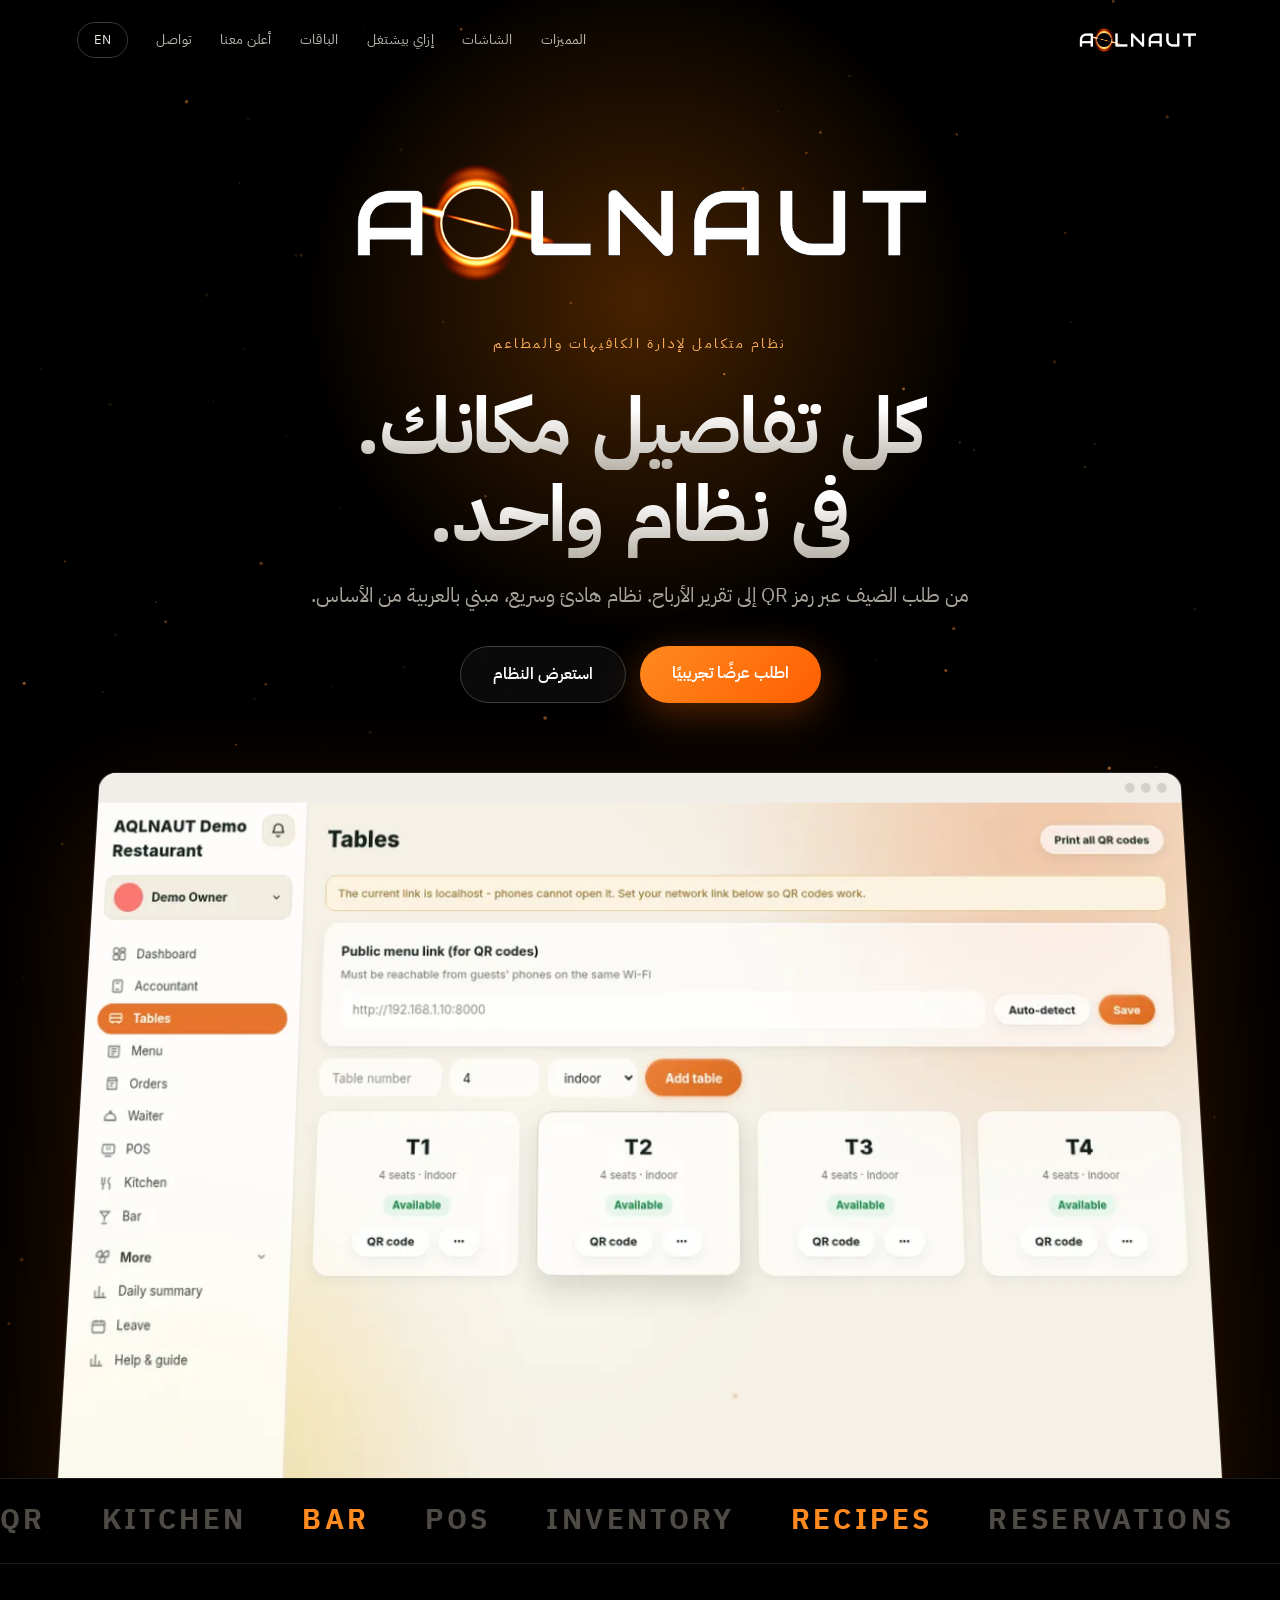
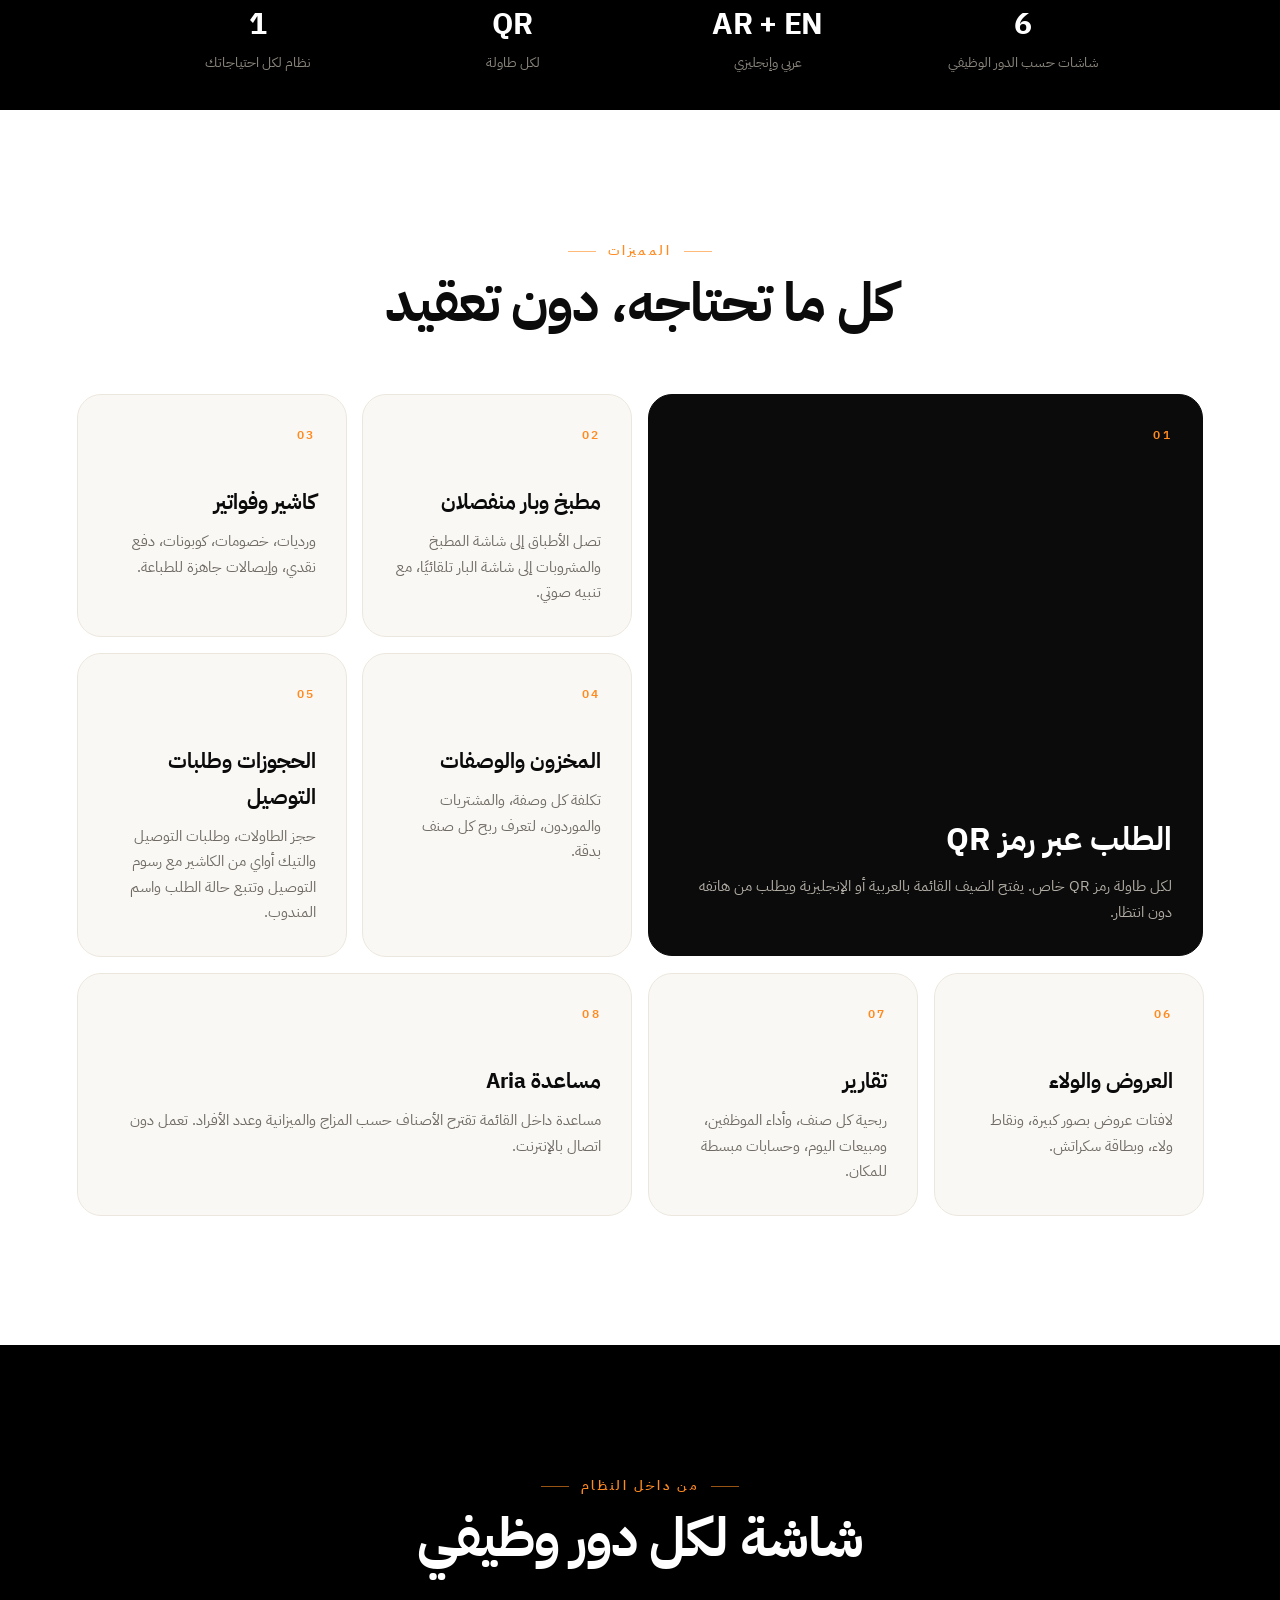
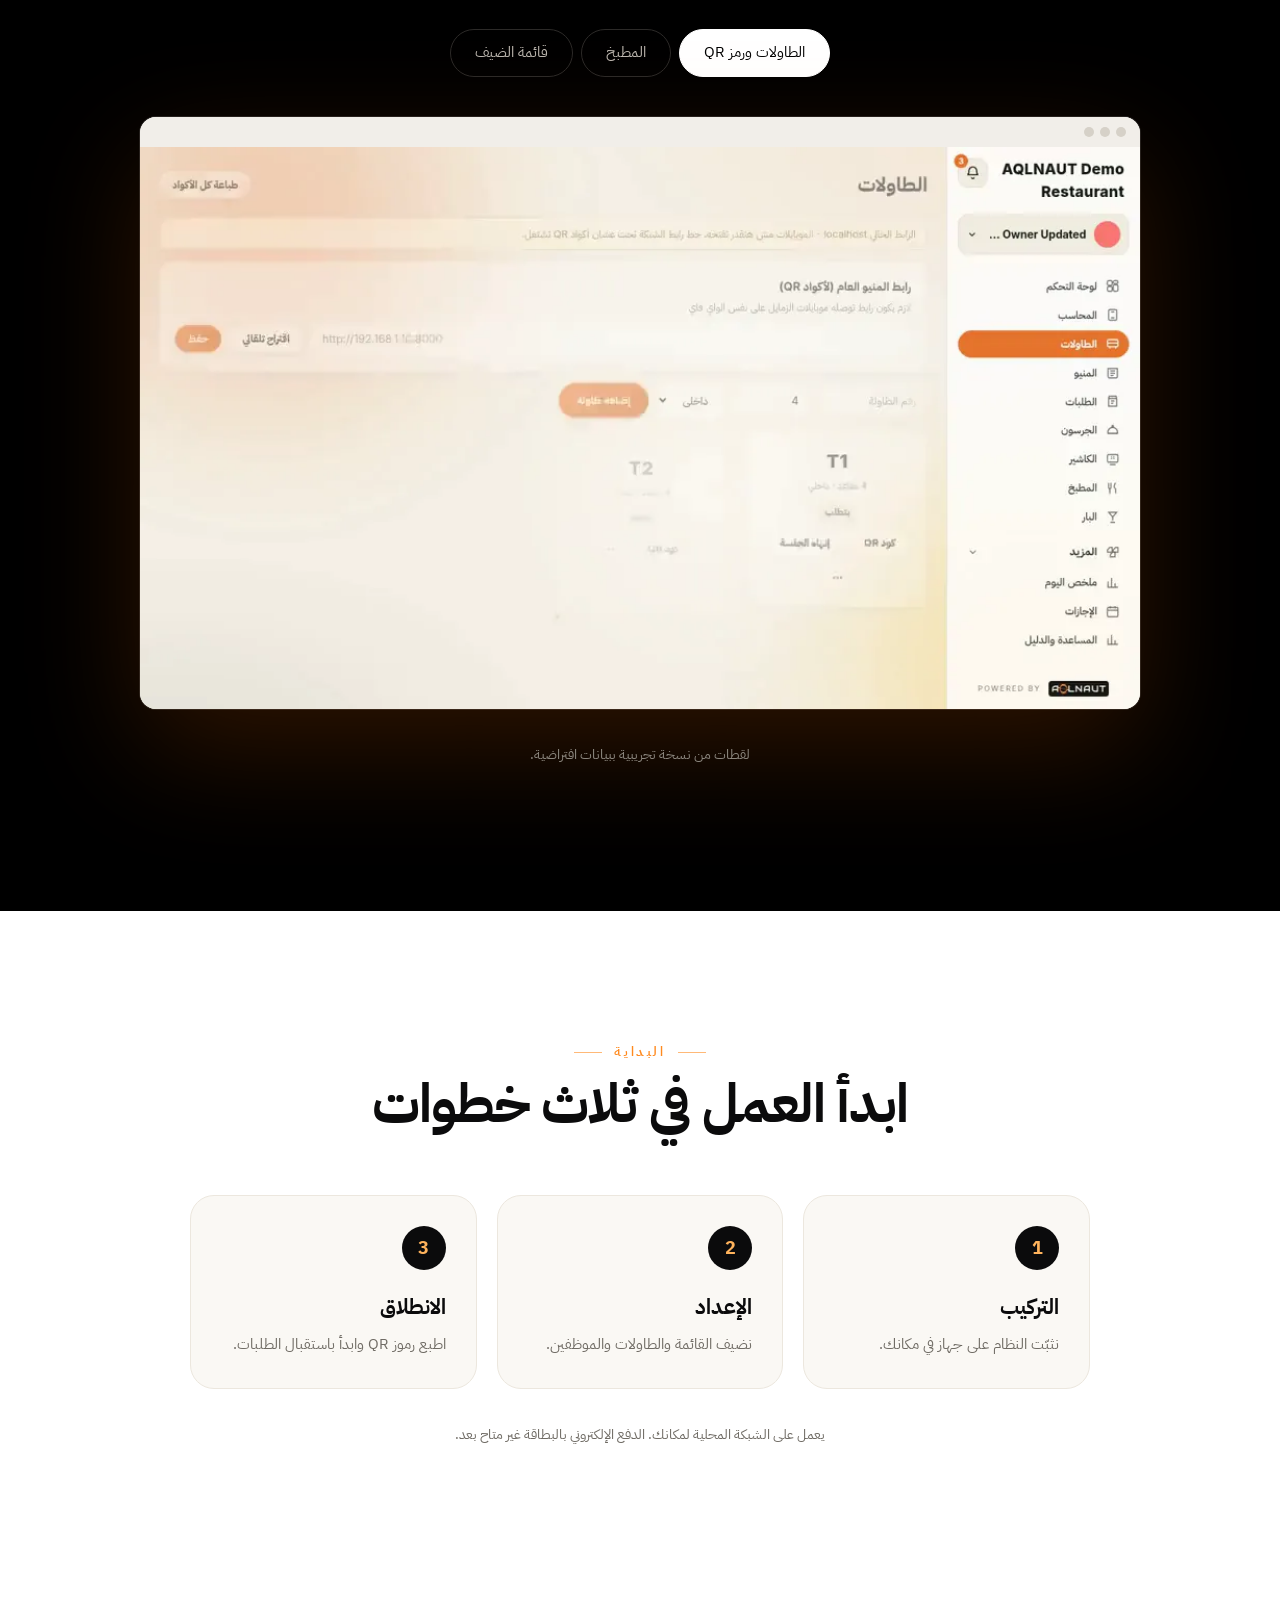
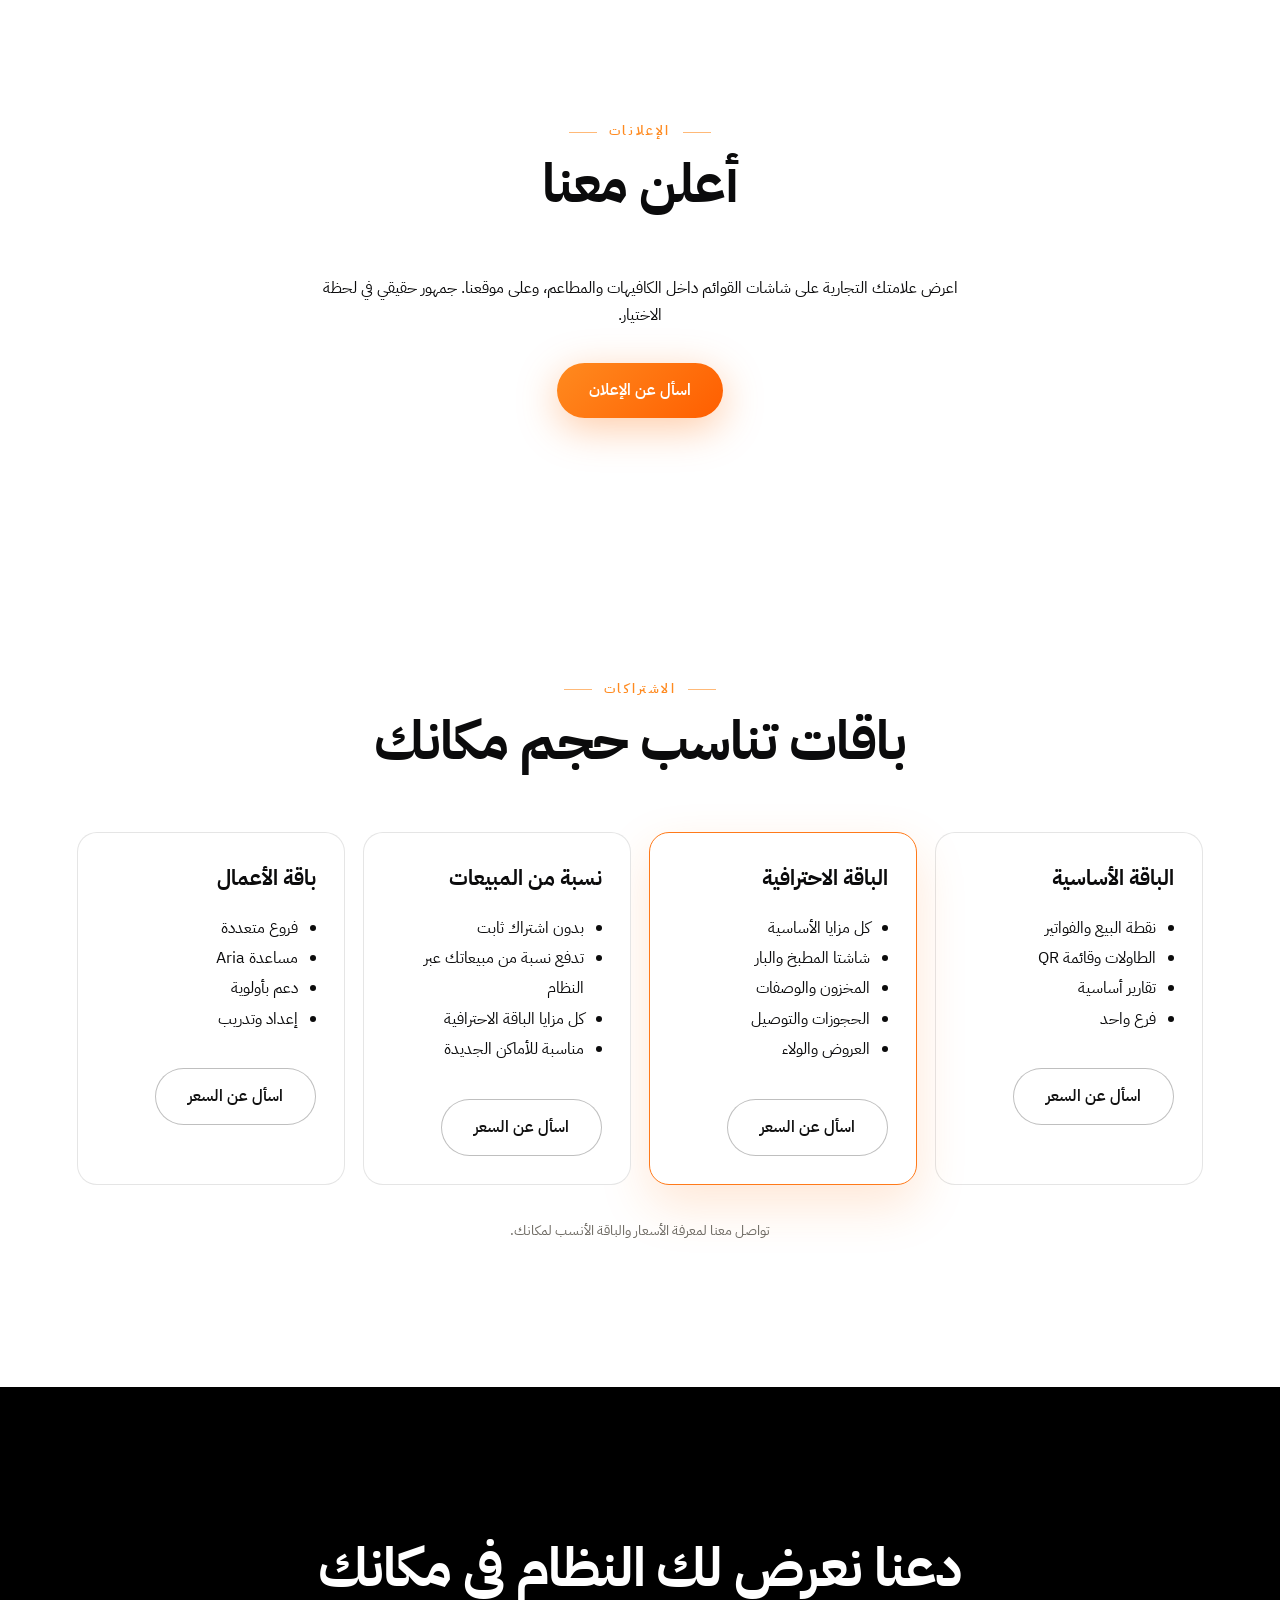
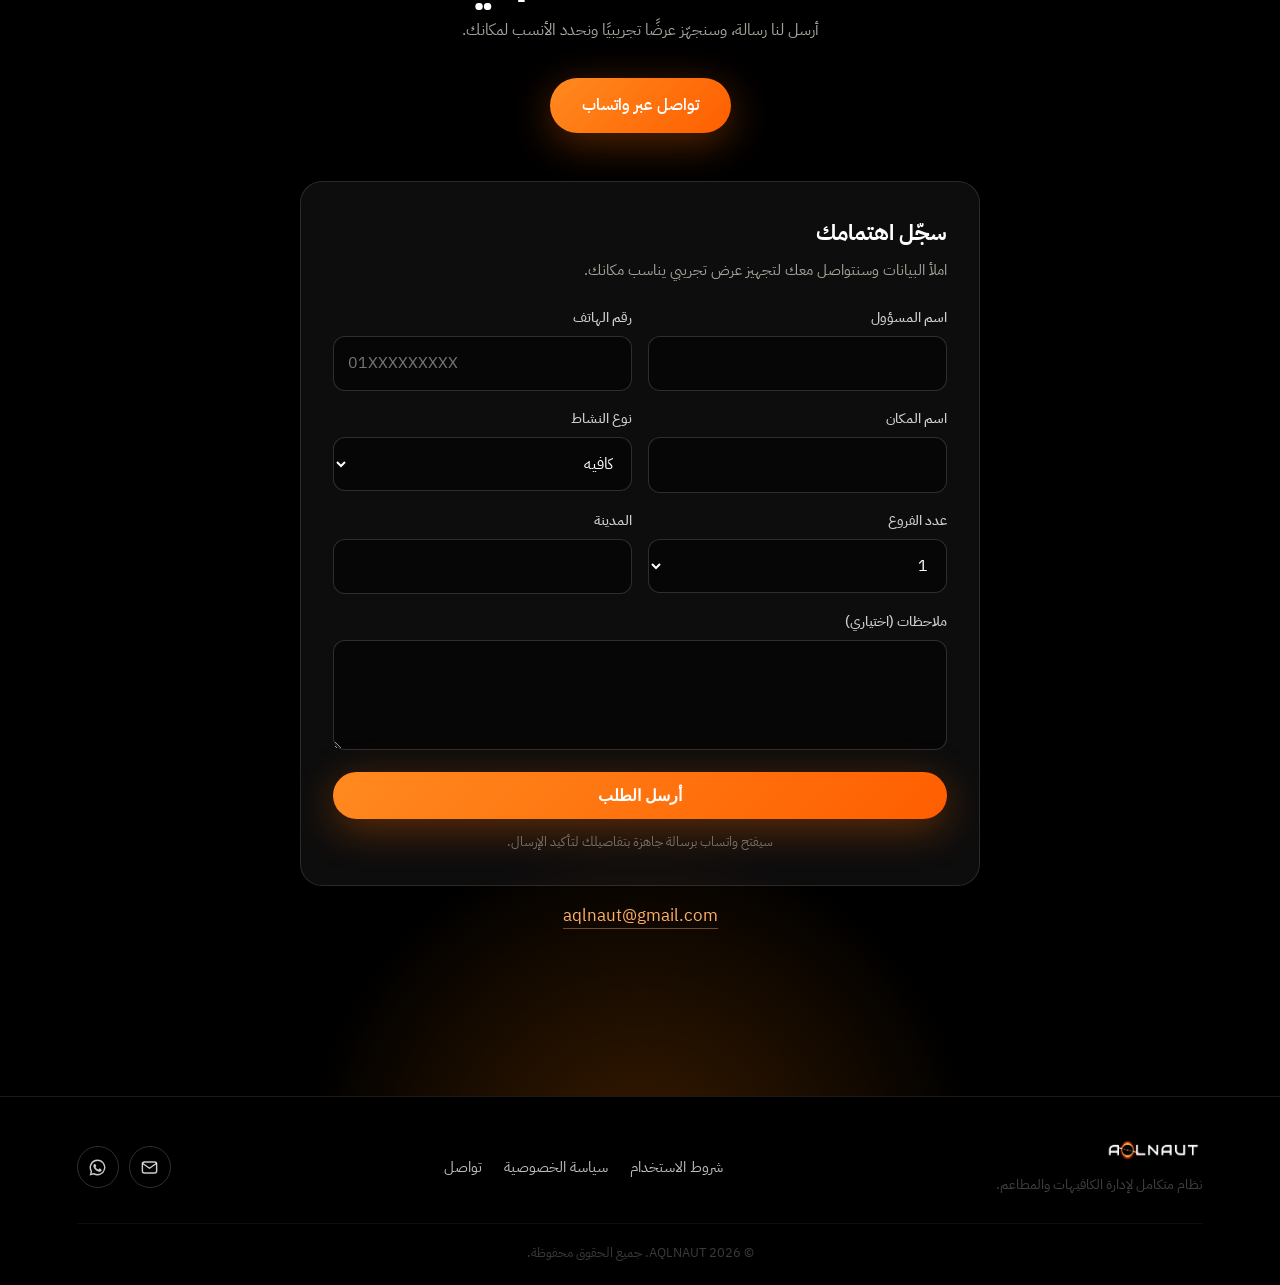
==== commit f8ee1e33: "Update index.html" ====
--- a/index.html
+++ b/index.html
@@ -62,7 +62,7 @@
     <article class="tile reveal"><span class="ic">02</span><h3 data-i18n="f2t">مطبخ وبار منفصلان</h3><p data-i18n="f2d">تصل الأطباق إلى شاشة المطبخ والمشروبات إلى شاشة البار تلقائيًا، مع تنبيه صوتي.</p></article>
     <article class="tile reveal"><span class="ic">03</span><h3 data-i18n="f3t">كاشير وفواتير</h3><p data-i18n="f3d">ورديات، خصومات، كوبونات، دفع نقدي، وإيصالات جاهزة للطباعة.</p></article>
     <article class="tile reveal"><span class="ic">04</span><h3 data-i18n="f4t">المخزون والوصفات</h3><p data-i18n="f4d">تكلفة كل وصفة، والمشتريات والموردون، لتعرف ربح كل صنف بدقة.</p></article>
-    <article class="tile reveal"><span class="ic">05</span><h3 data-i18n="f5t">الحجوزات والتوصيل</h3><p data-i18n="f5d">حجز الطاولات وإدارة طلبات التوصيل مع السائقين.</p></article>
+    <article class="tile reveal"><span class="ic">05</span><h3 data-i18n="f5t">الحجوزات وطلبات التوصيل</h3><p data-i18n="f5d">حجز الطاولات، وطلبات التوصيل والتيك أواي من الكاشير مع رسوم التوصيل وتتبع حالة الطلب واسم المندوب.</p></article>
     <article class="tile reveal"><span class="ic">06</span><h3 data-i18n="f6t">العروض والولاء</h3><p data-i18n="f6d">لافتات عروض بصور كبيرة، ونقاط ولاء، وبطاقة سكراتش.</p></article>
     <article class="tile reveal"><span class="ic">07</span><h3 data-i18n="f7t">تقارير</h3><p data-i18n="f7d">ربحية كل صنف، وأداء الموظفين، ومبيعات اليوم، وحسابات مبسطة للمكان.</p></article>
     <article class="tile wide reveal"><span class="ic">08</span><h3 data-i18n="f8t">مساعدة Aria</h3><p data-i18n="f8d">مساعدة داخل القائمة تقترح الأصناف حسب المزاج والميزانية وعدد الأفراد. تعمل دون اتصال بالإنترنت.</p></article>
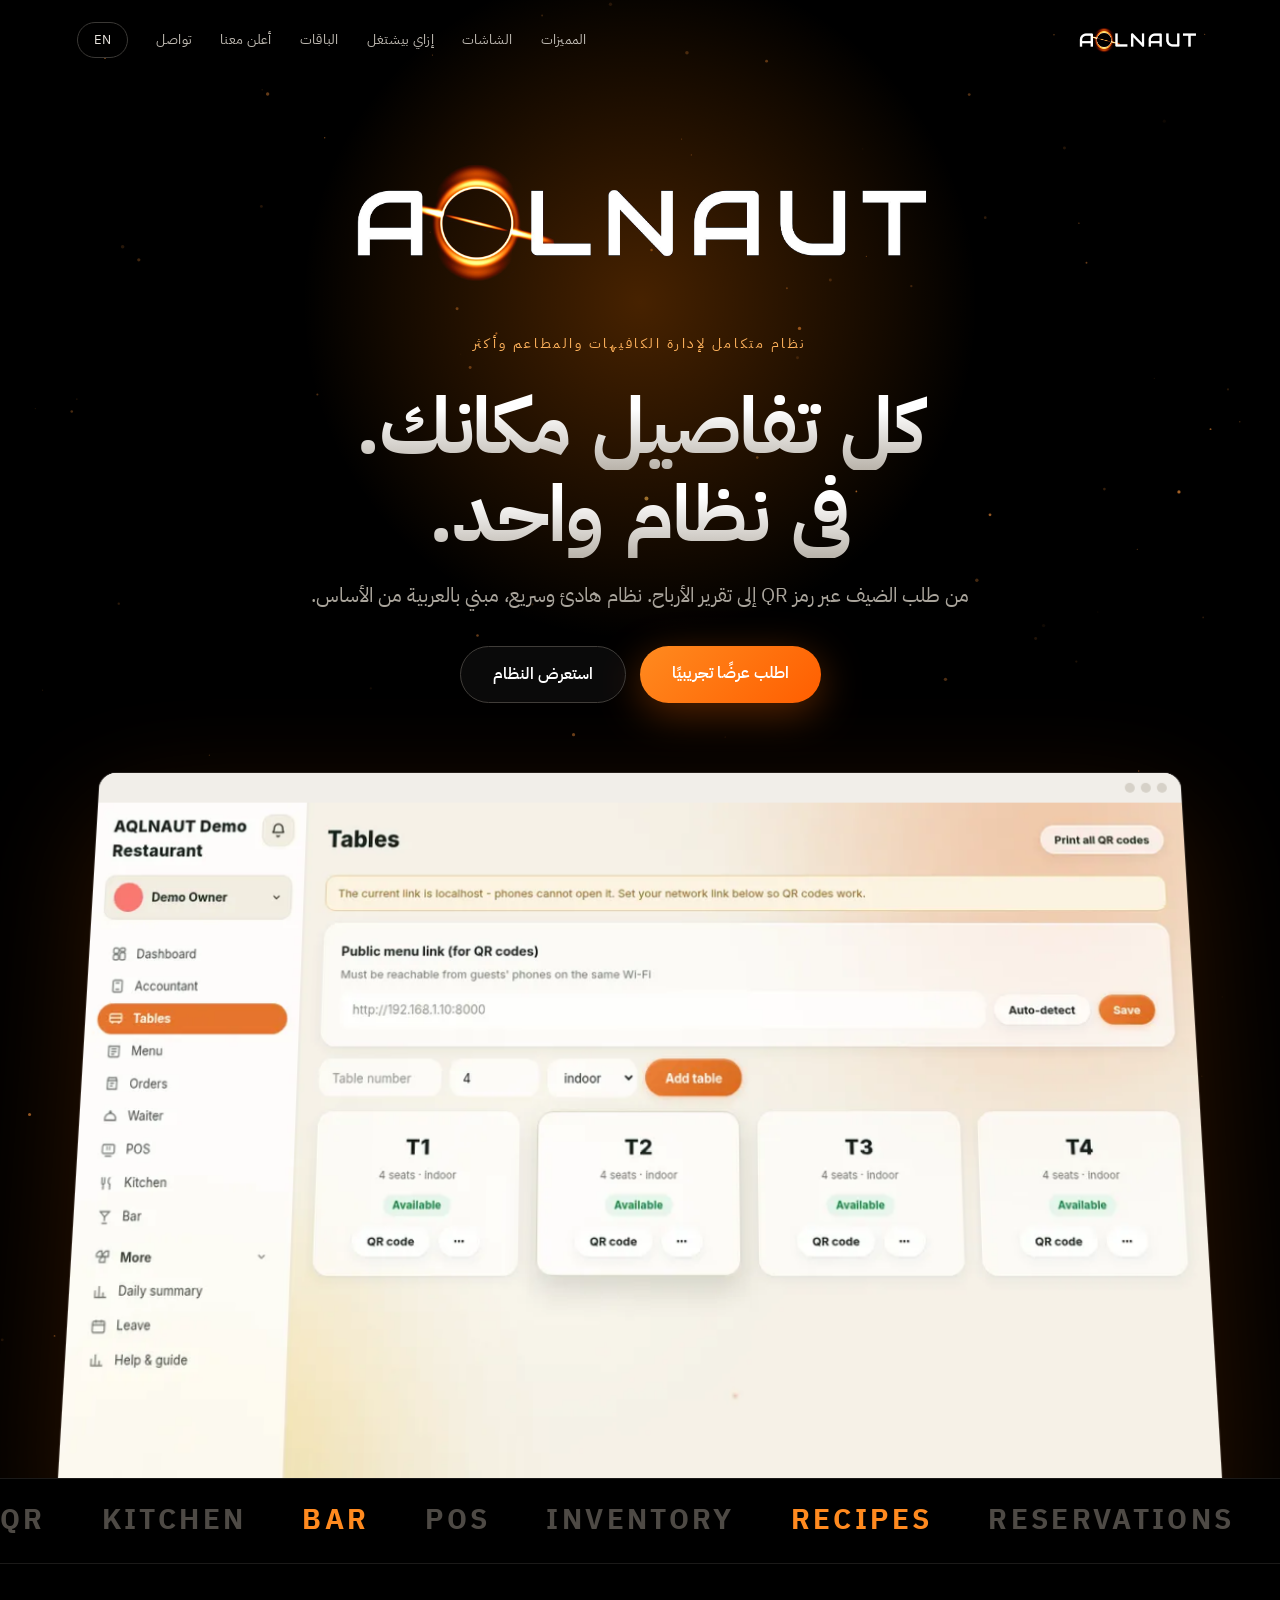
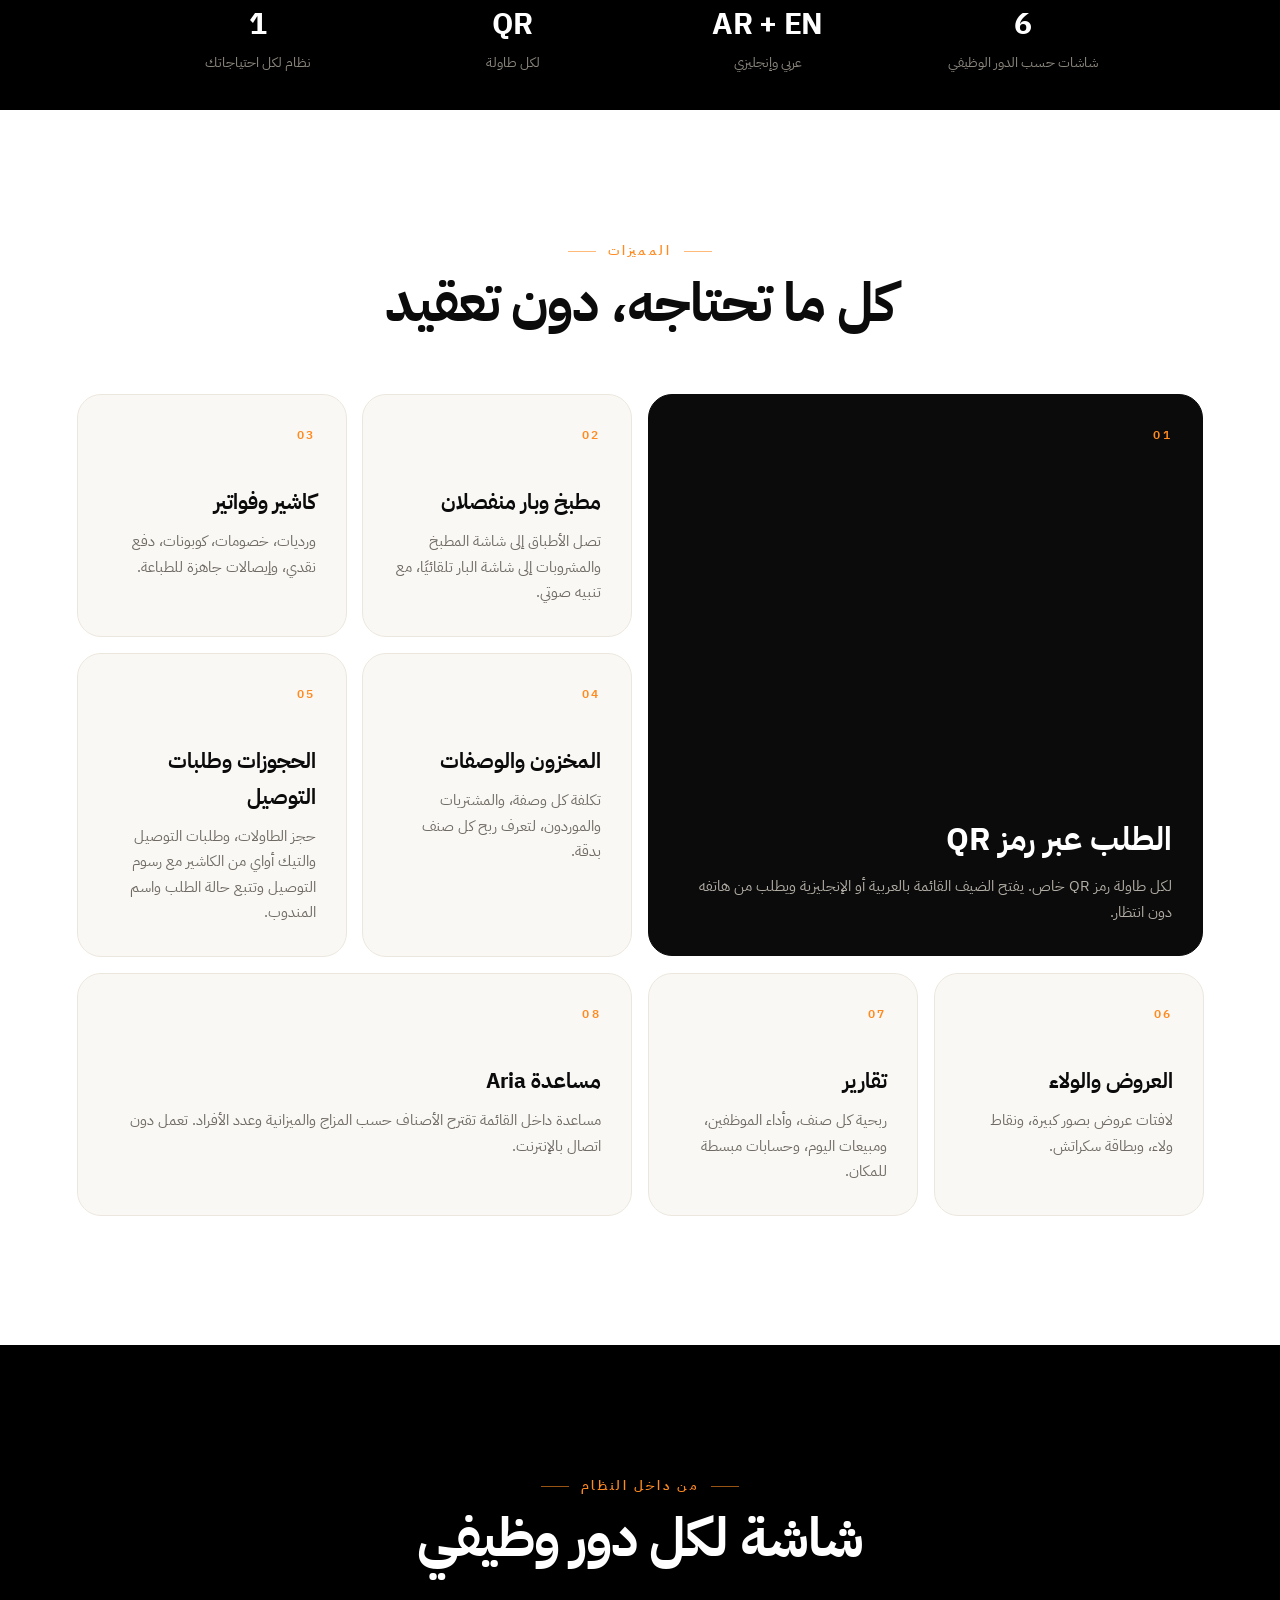
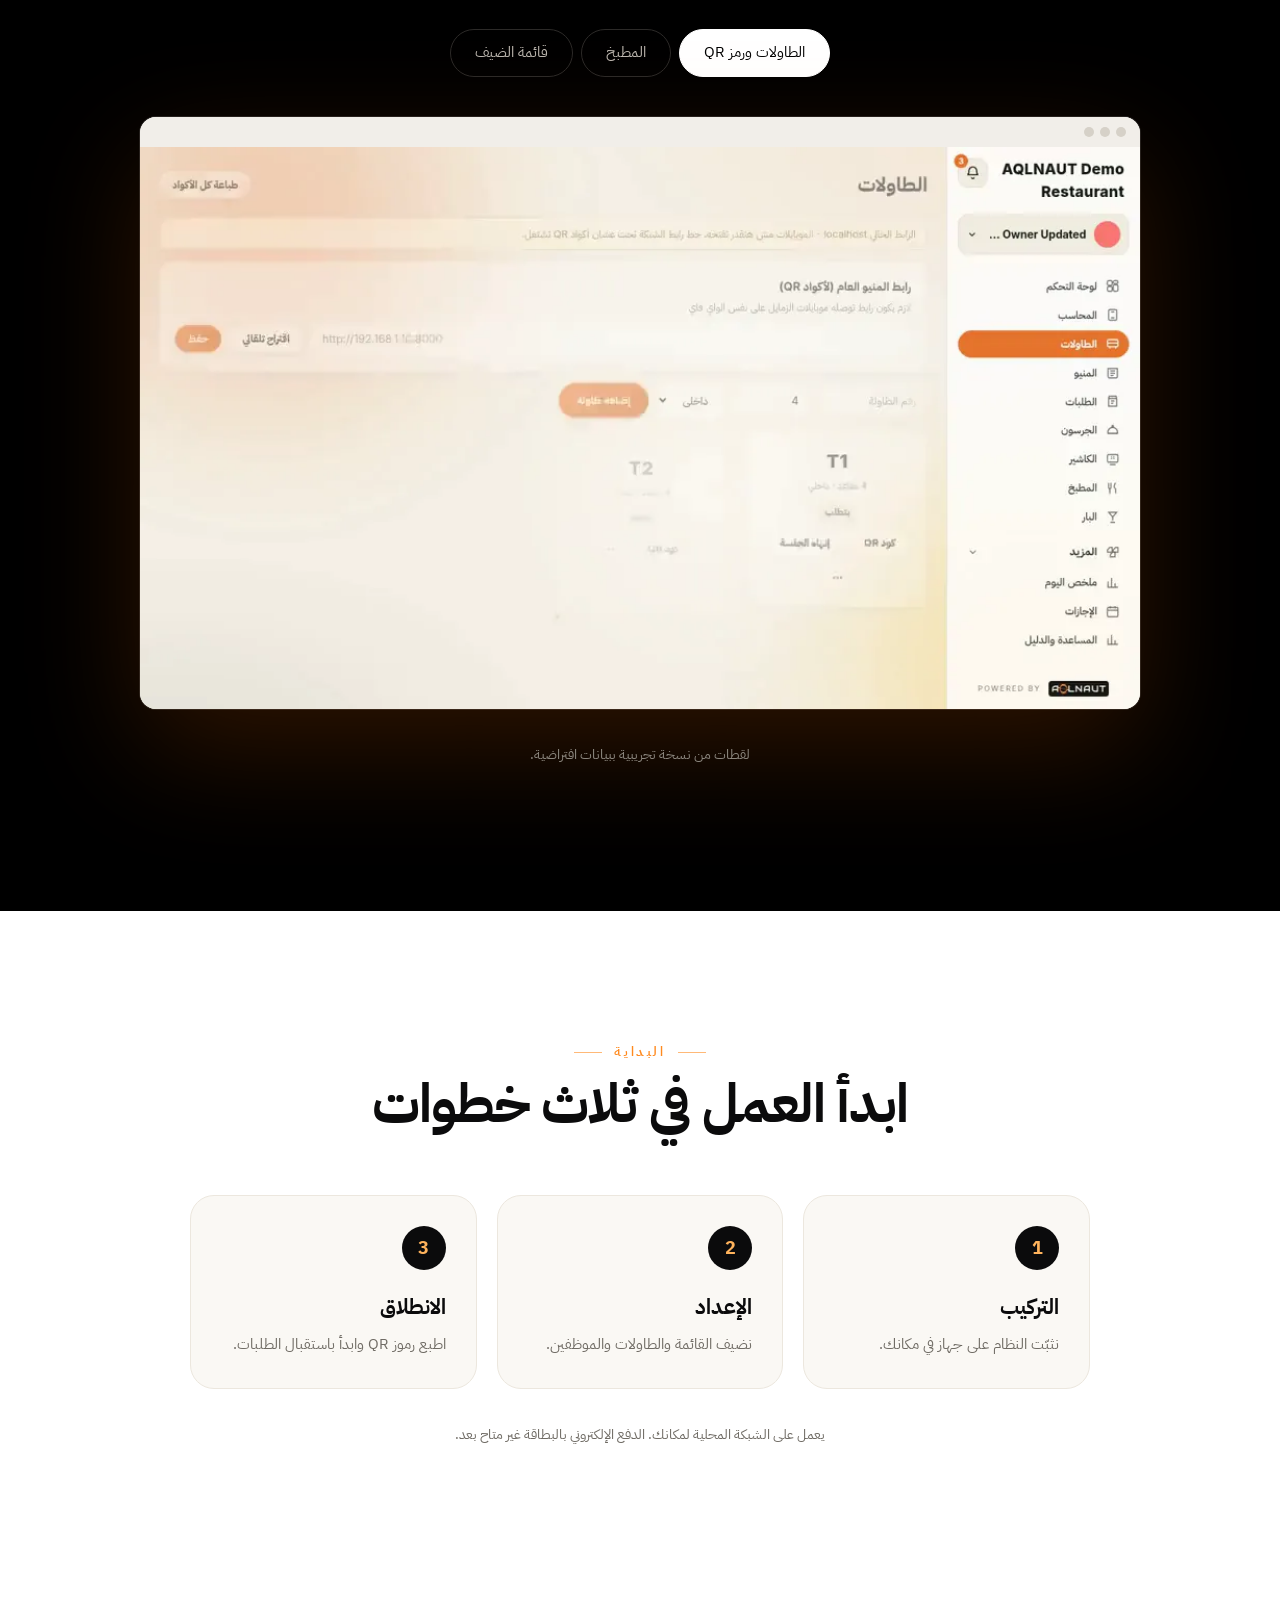
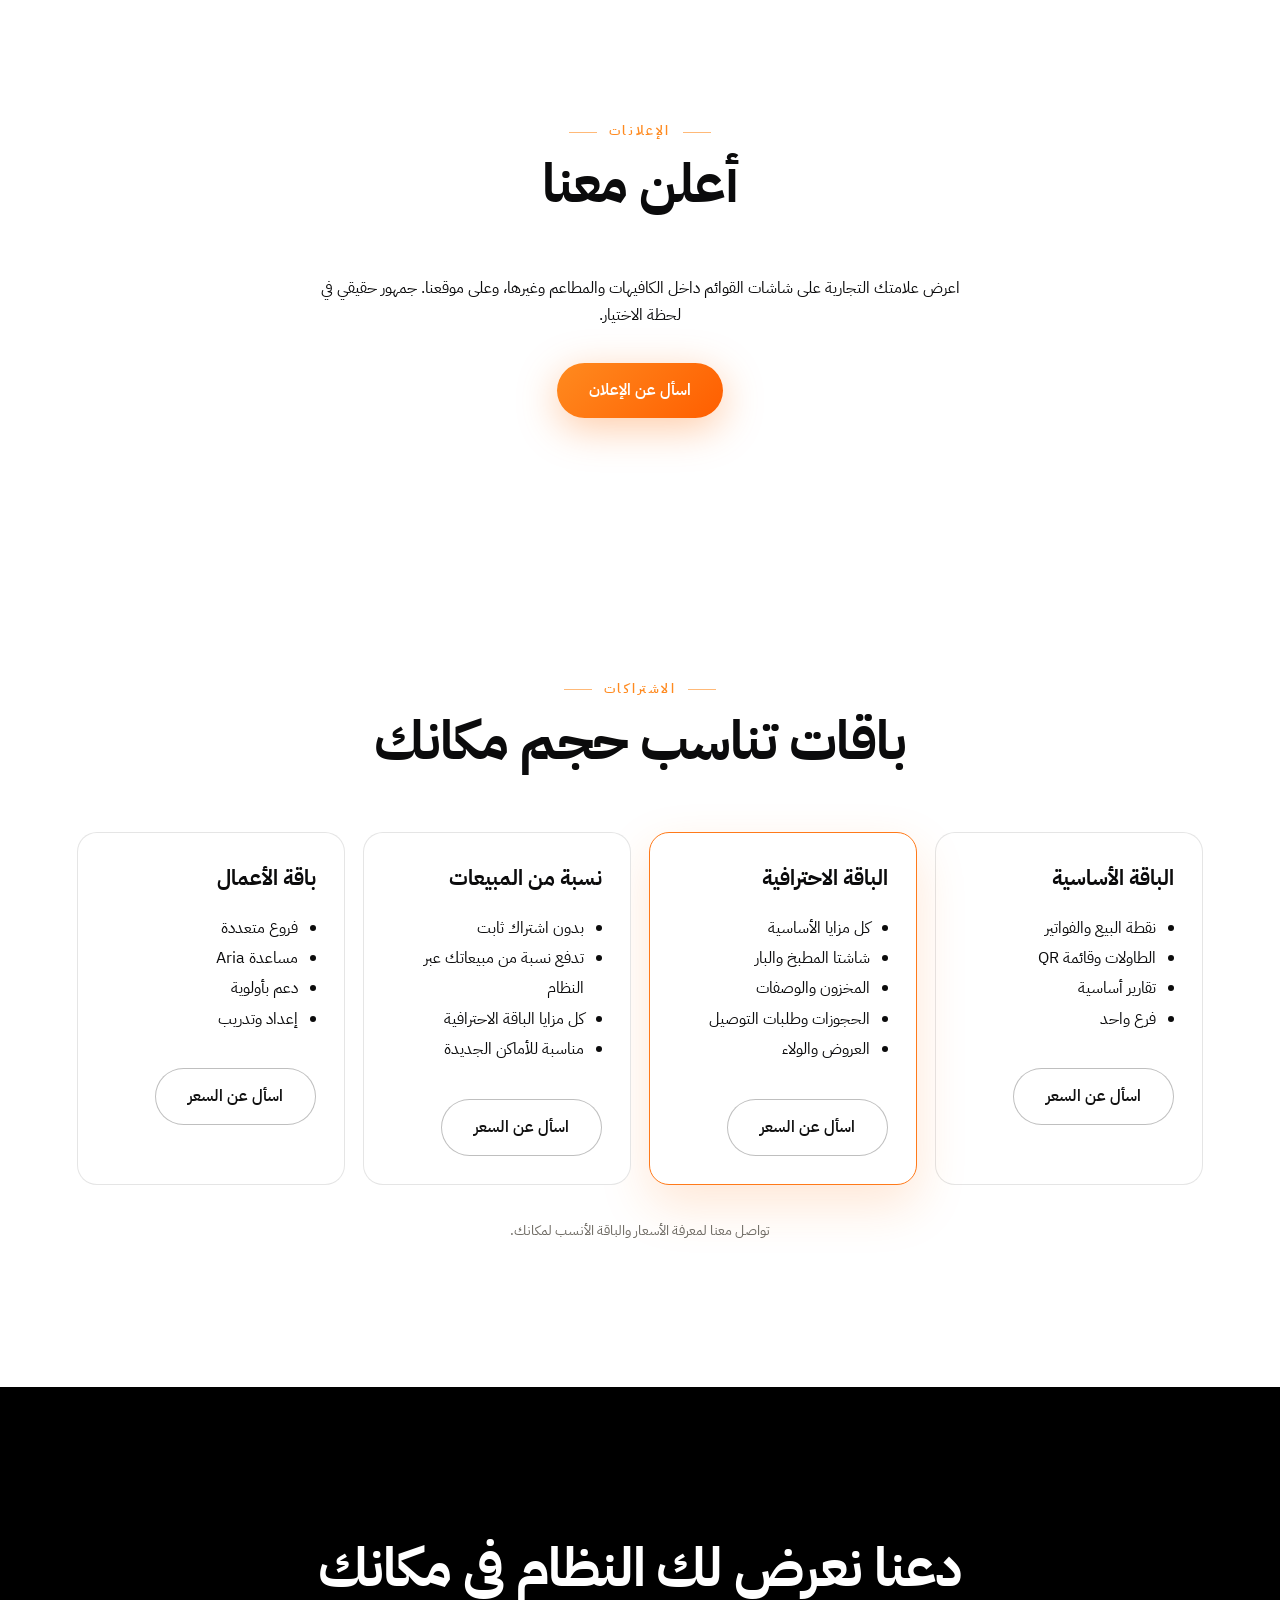
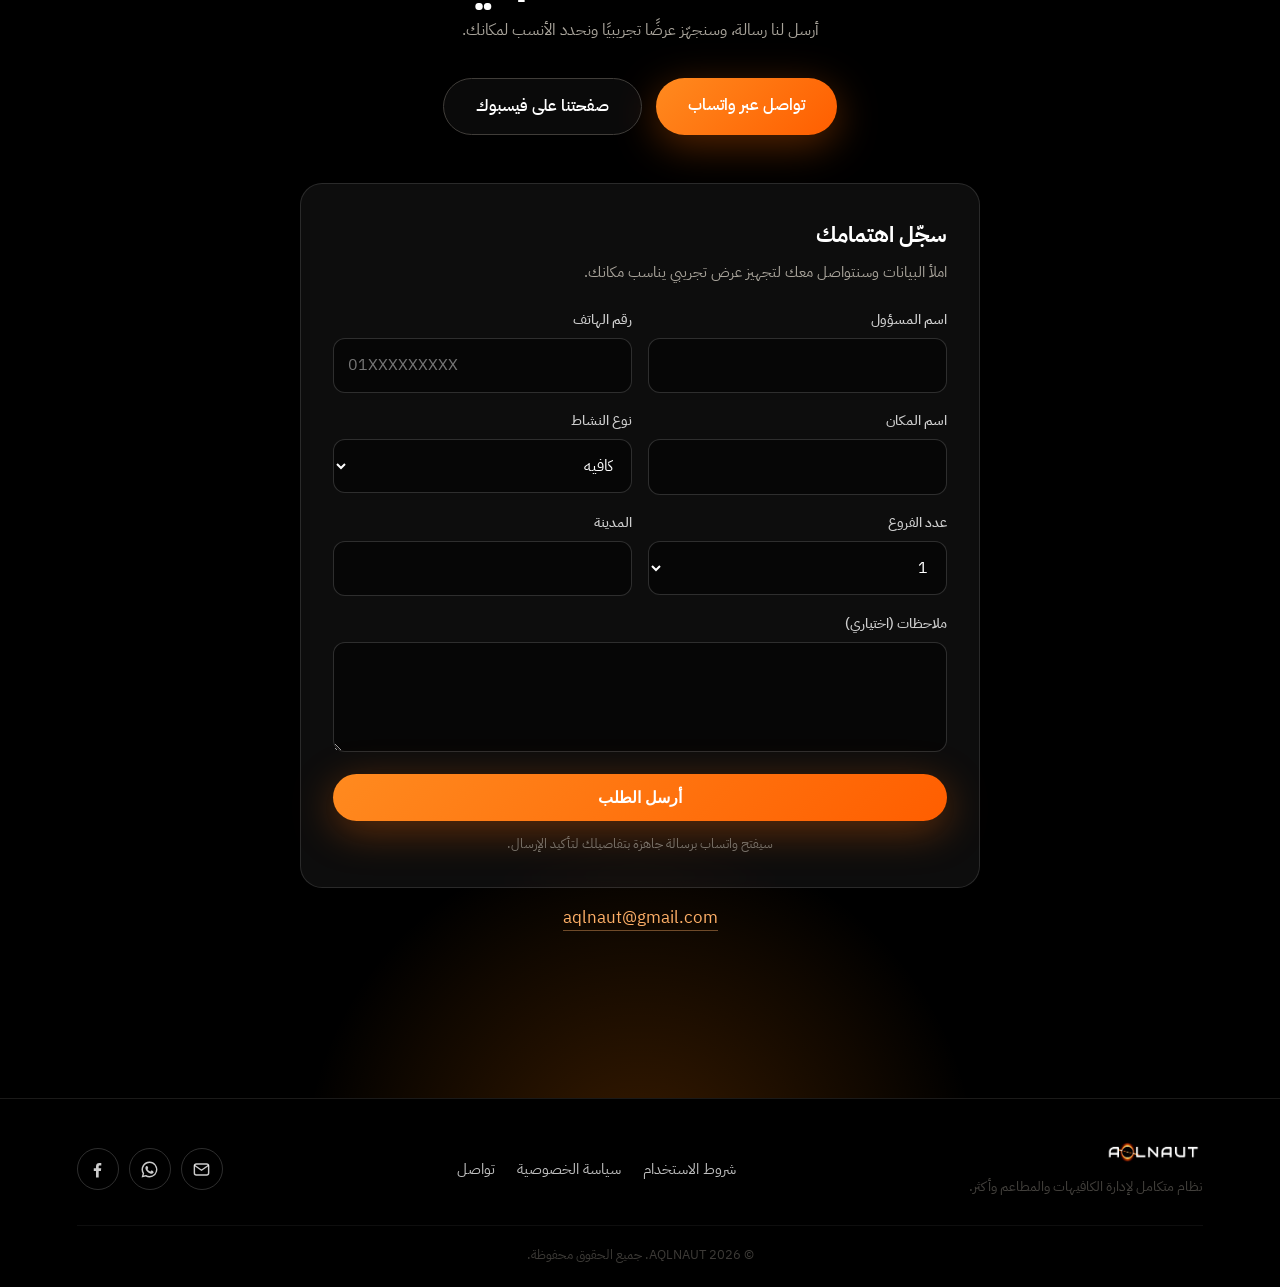
==== commit 52855e02: "Update meta tags and footer text for clarity" ====
--- a/index.html
+++ b/index.html
@@ -3,10 +3,10 @@
 <head>
 <meta charset="utf-8">
 <meta name="viewport" content="width=device-width,initial-scale=1">
-<title>AQLNAUT | نظام إدارة الكافيهات والمطاعم</title>
-<meta name="description" content="AQLNAUT: نظام واحد لإدارة الطاولات والطلبات والمطبخ والكاشير والمخزون والتقارير للكافيهات والمطاعم. عربي وإنجليزي.">
+<title>AQLNAUT | نظام إدارة الكافيهات والمطاعم وأكثر</title>
+<meta name="description" content="AQLNAUT: نظام واحد لإدارة الطاولات والطلبات والمطبخ والكاشير والمخزون والتقارير للكافيهات والمطاعم وغيرها من الأنشطة. عربي وإنجليزي.">
 <meta property="og:title" content="AQLNAUT">
-<meta property="og:description" content="نظام إدارة الكافيهات والمطاعم، من الطلب بالـQR لحد التقارير.">
+<meta property="og:description" content="نظام إدارة الكافيهات والمطاعم وأكثر، من الطلب بالـQR إلى التقارير.">
 <link rel="icon" href="data:,">
 <link rel="preconnect" href="https://fonts.googleapis.com"><link rel="preconnect" href="https://fonts.gstatic.com" crossorigin>
 <link href="https://fonts.googleapis.com/css2?family=IBM+Plex+Sans+Arabic:wght@300;400;500;700&family=Inter:wght@300;400;500;600;700&display=swap" rel="stylesheet">
@@ -31,7 +31,7 @@
 <section class="hero fx">
   <div class="aura"></div><div class="stars"></div>
   <img class="hero-logo" data-img="logo" alt="AQLNAUT">
-  <p class="eyebrow" data-i18n="eyebrow">نظام متكامل لإدارة الكافيهات والمطاعم</p>
+  <p class="eyebrow" data-i18n="eyebrow">نظام متكامل لإدارة الكافيهات والمطاعم وأكثر</p>
   <h1 data-i18n="h1">كل تفاصيل مكانك.<br>في نظام واحد.</h1>
   <p class="lead" data-i18n="lead">من طلب الضيف عبر رمز QR إلى تقرير الأرباح. نظام هادئ وسريع، مبني بالعربية من الأساس.</p>
   <div class="cta">
@@ -100,7 +100,7 @@
 <section id="advertise" class="section">
   <p class="kicker reveal" data-i18n="kick_a">الإعلانات</p>
   <h2 class="reveal" data-i18n="h_adv">أعلن معنا</h2>
-  <p class="center reveal adv-d" data-i18n="adv_d">اعرض علامتك التجارية على شاشات القوائم داخل الكافيهات والمطاعم، وعلى موقعنا. جمهور حقيقي في لحظة الاختيار.</p>
+  <p class="center reveal adv-d" data-i18n="adv_d">اعرض علامتك التجارية على شاشات القوائم داخل الكافيهات والمطاعم وغيرها، وعلى موقعنا. جمهور حقيقي في لحظة الاختيار.</p>
   <div class="cta center reveal"><a class="btn primary" id="adv" href="#" data-i18n="adv_b">اسأل عن الإعلان</a></div>
 </section>
 
@@ -149,7 +149,7 @@
 </main>
 <footer class="foot">
   <div class="foot-in">
-    <div class="foot-brand"><img data-img="logo" alt="AQLNAUT"><p data-i18n="foot_tag">نظام متكامل لإدارة الكافيهات والمطاعم.</p></div>
+    <div class="foot-brand"><img data-img="logo" alt="AQLNAUT"><p data-i18n="foot_tag">نظام متكامل لإدارة الكافيهات والمطاعم وأكثر.</p></div>
     <div class="foot-links">
       <a href="terms.html" data-i18n="terms">شروط الاستخدام</a>
       <a href="privacy.html" data-i18n="privacy">سياسة الخصوصية</a>
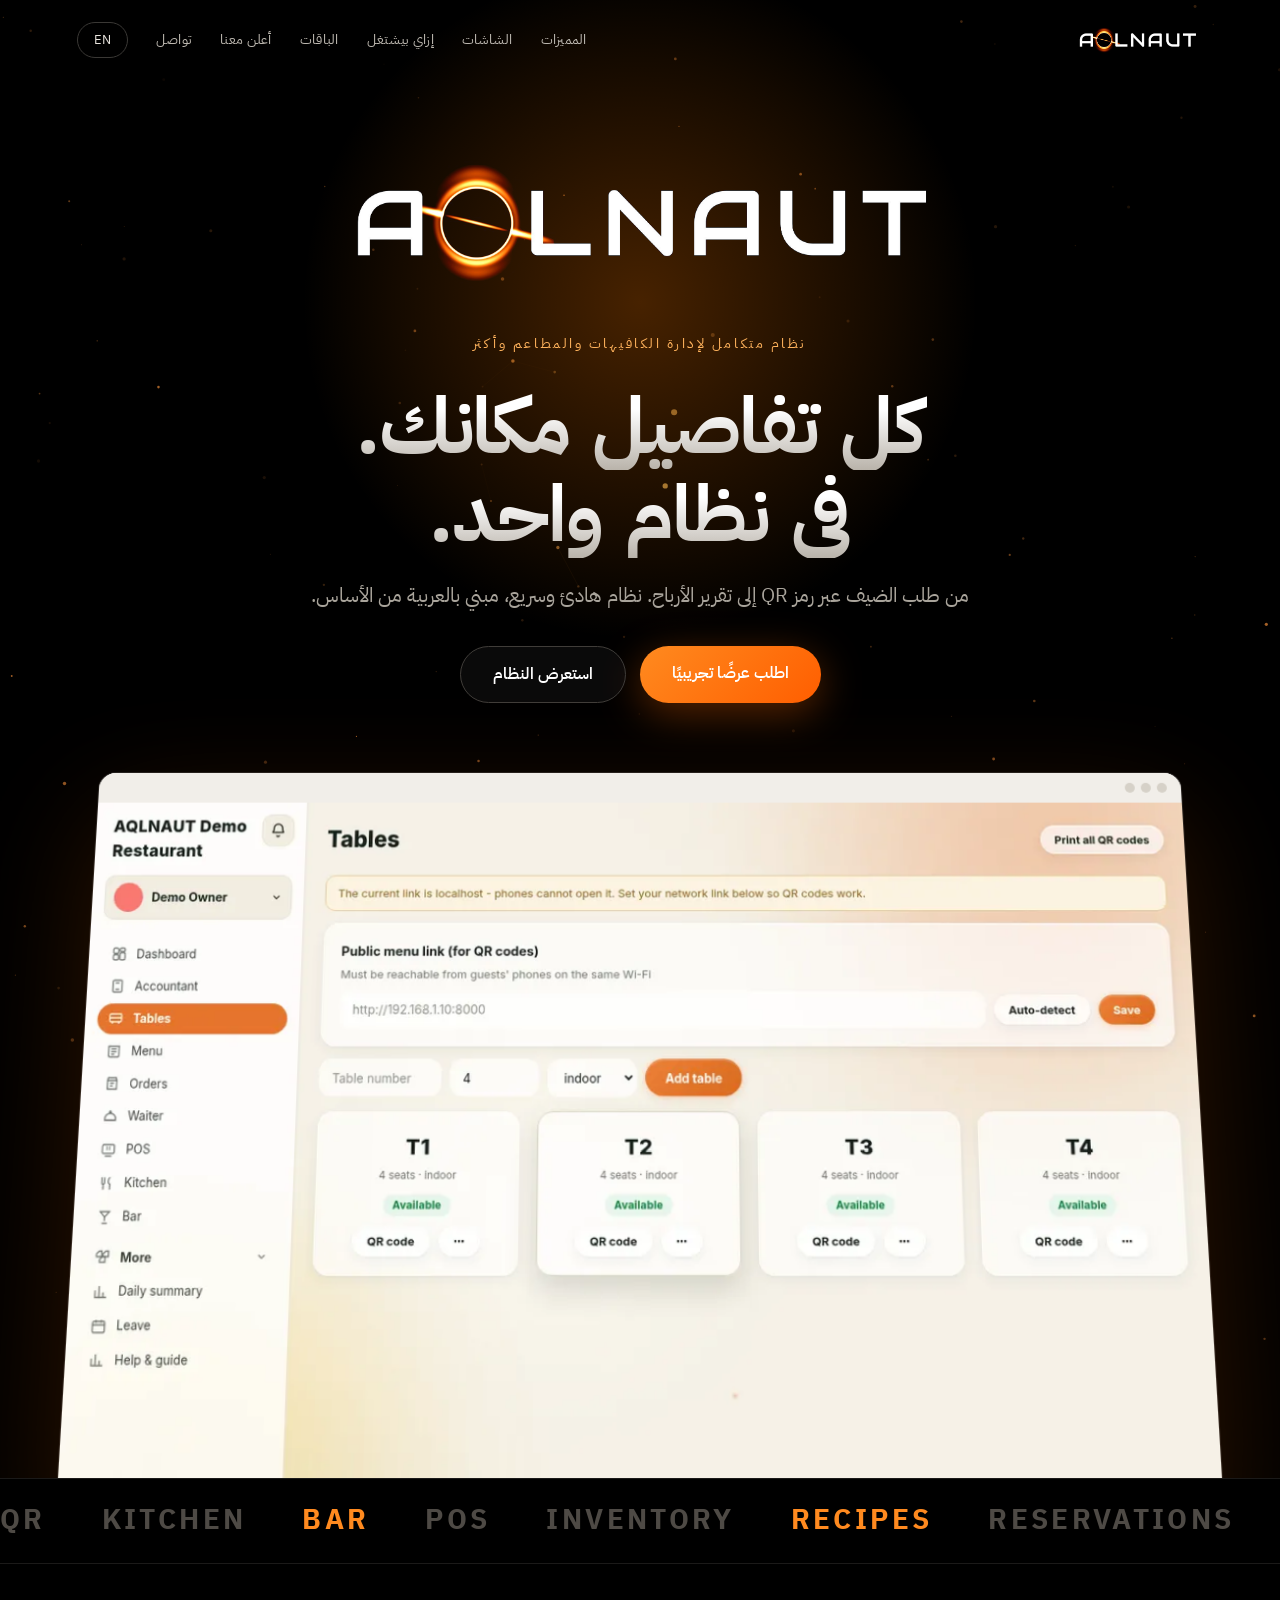
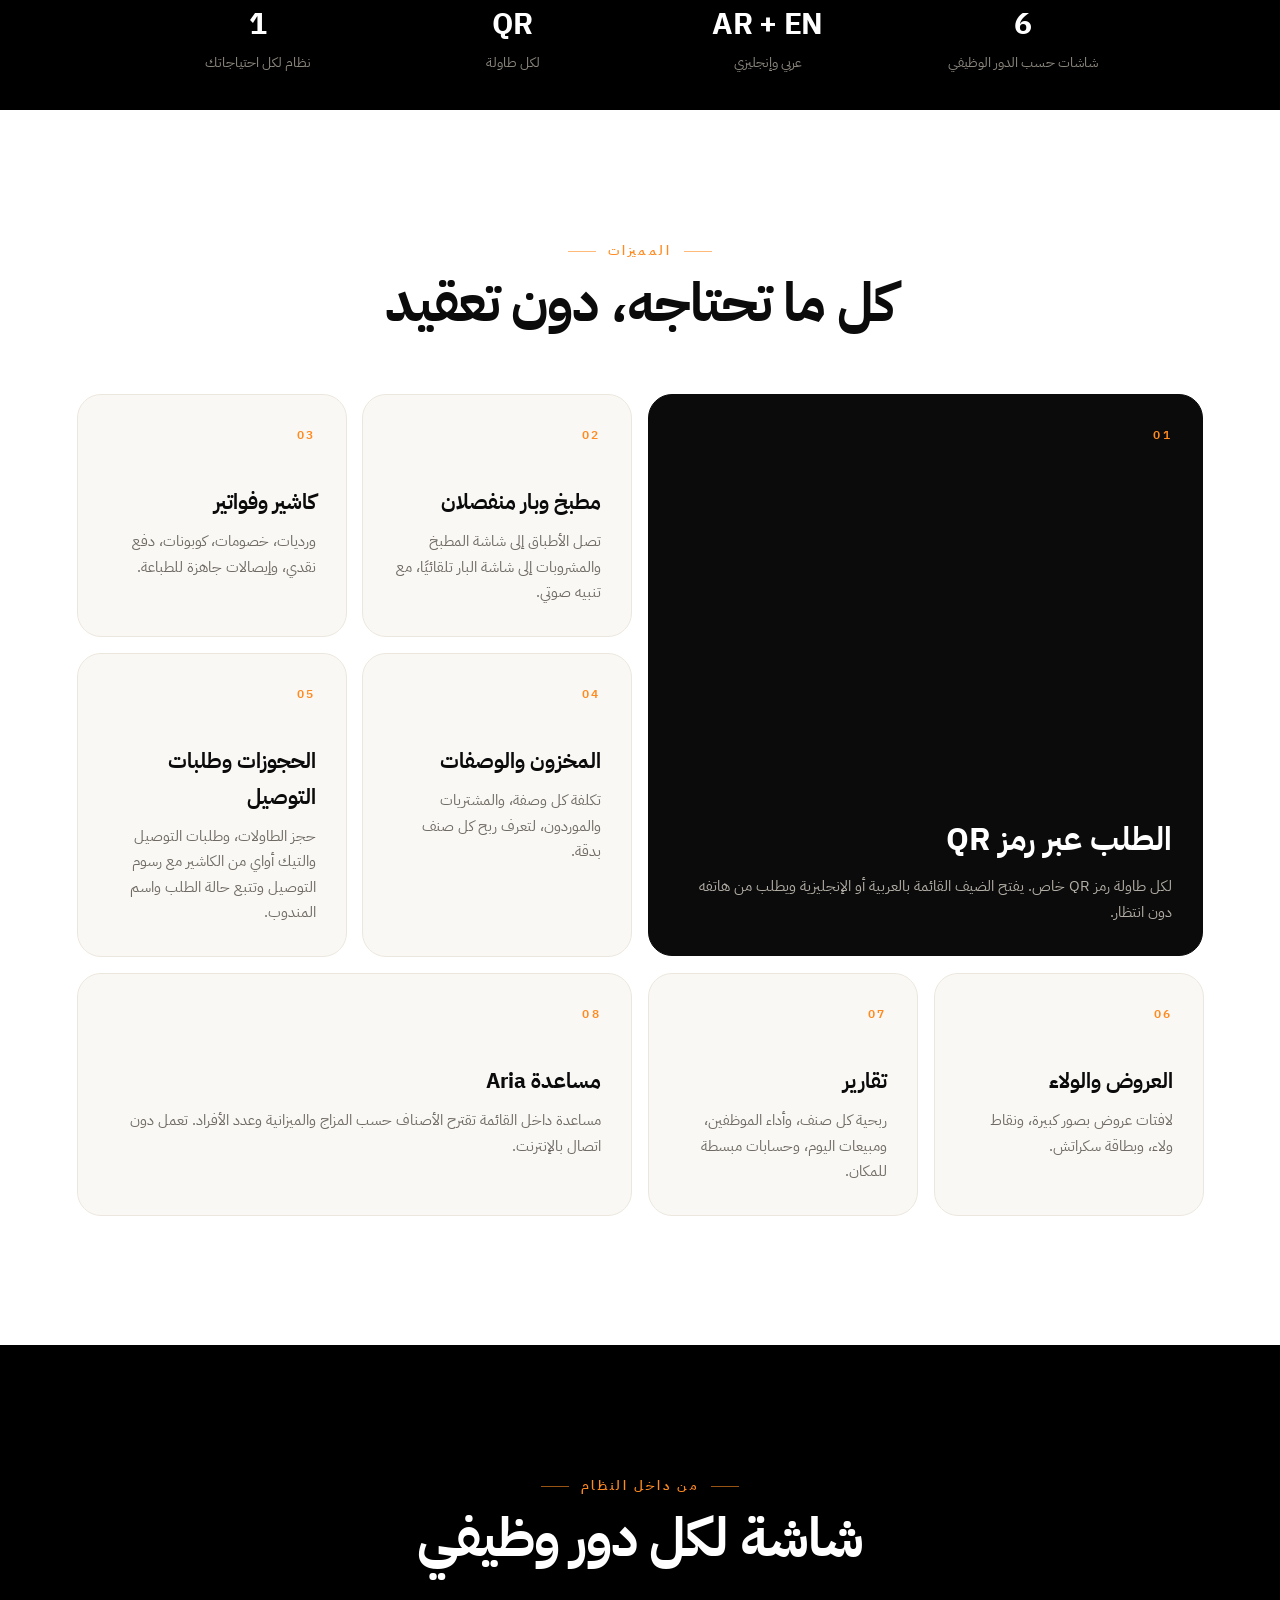
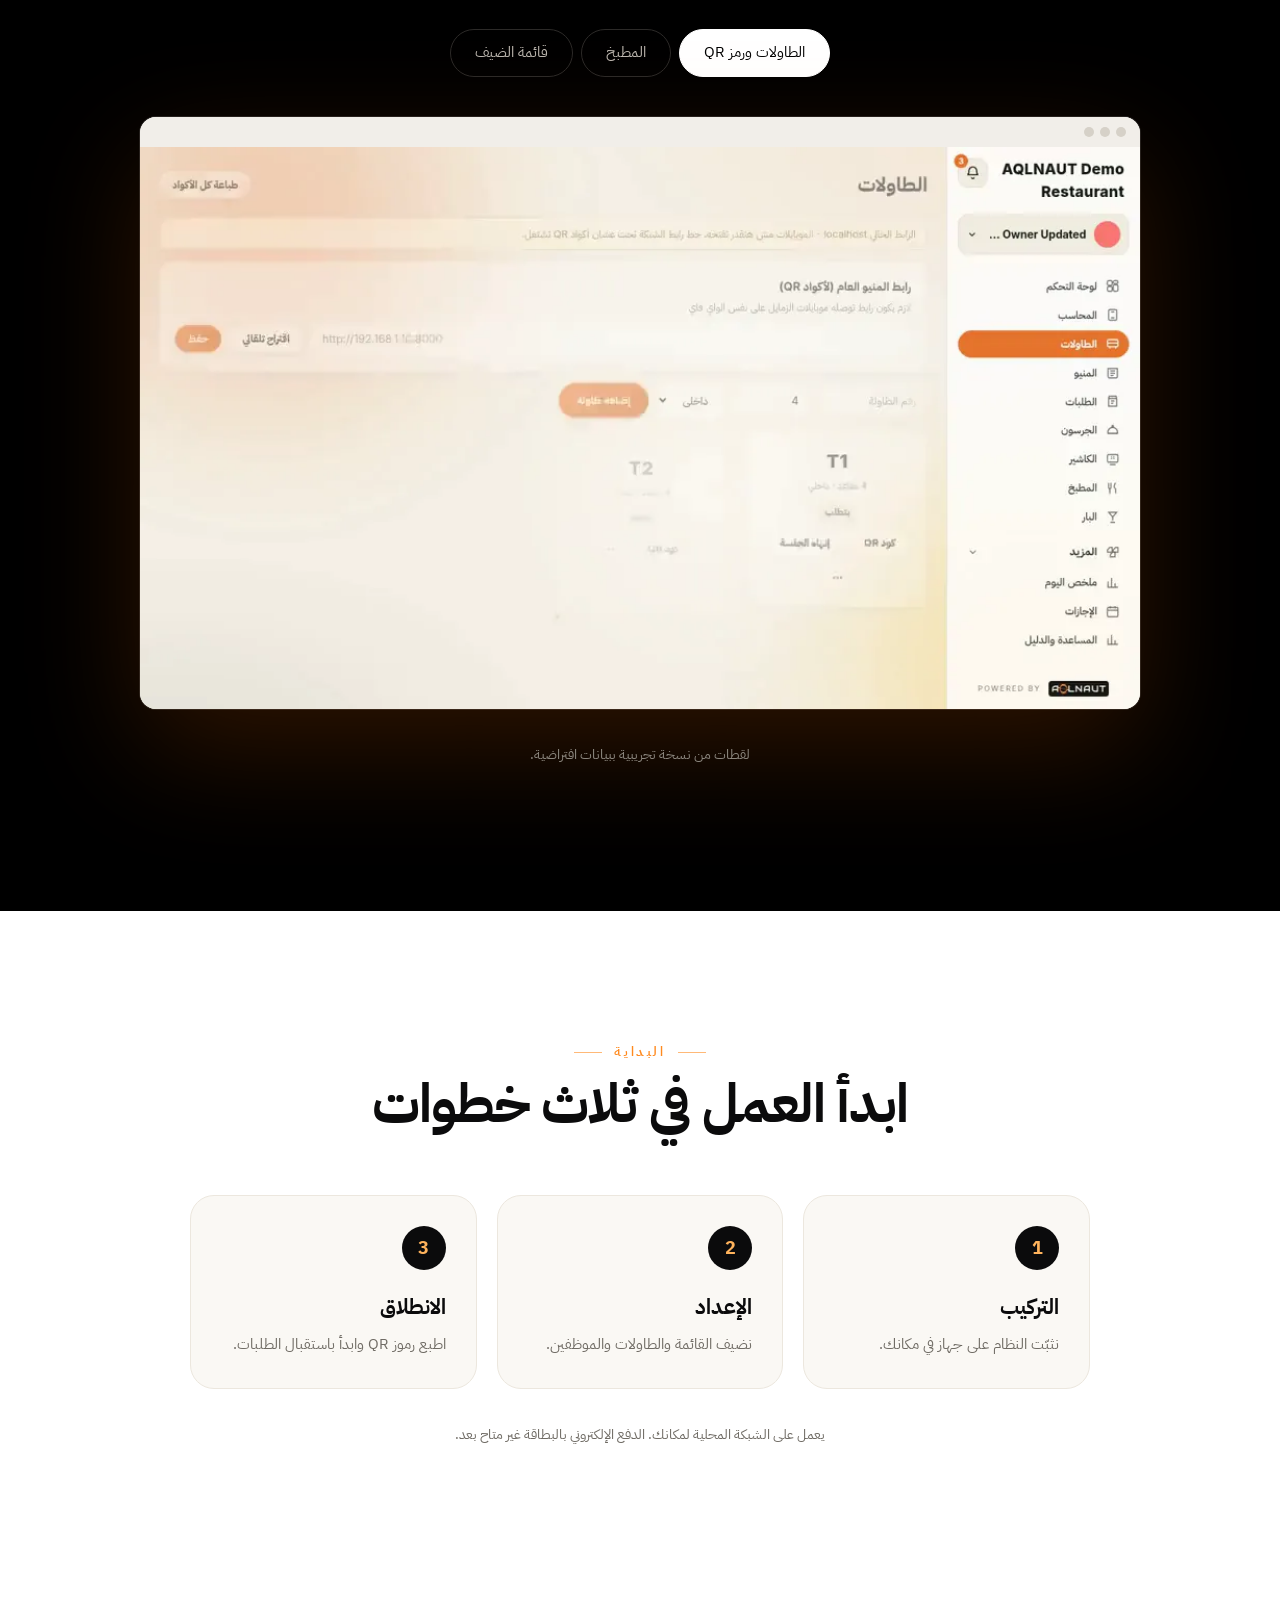
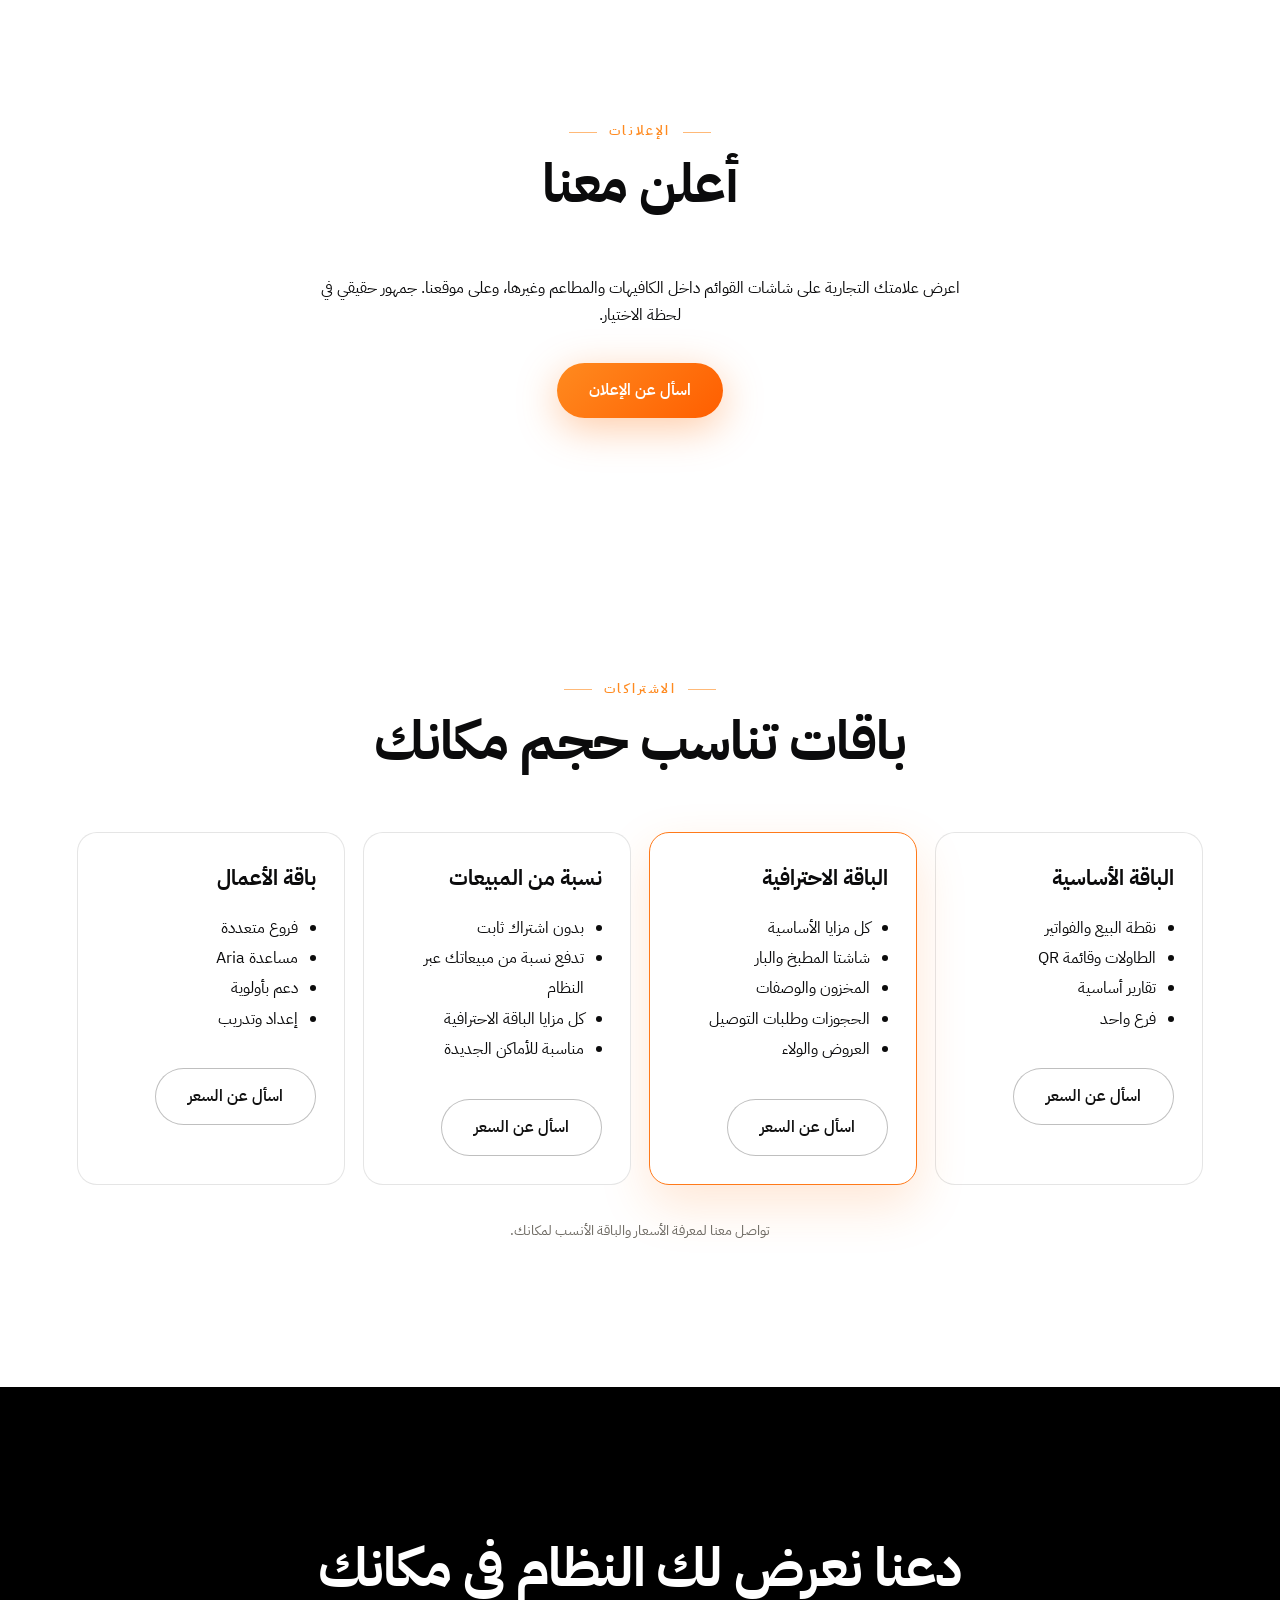
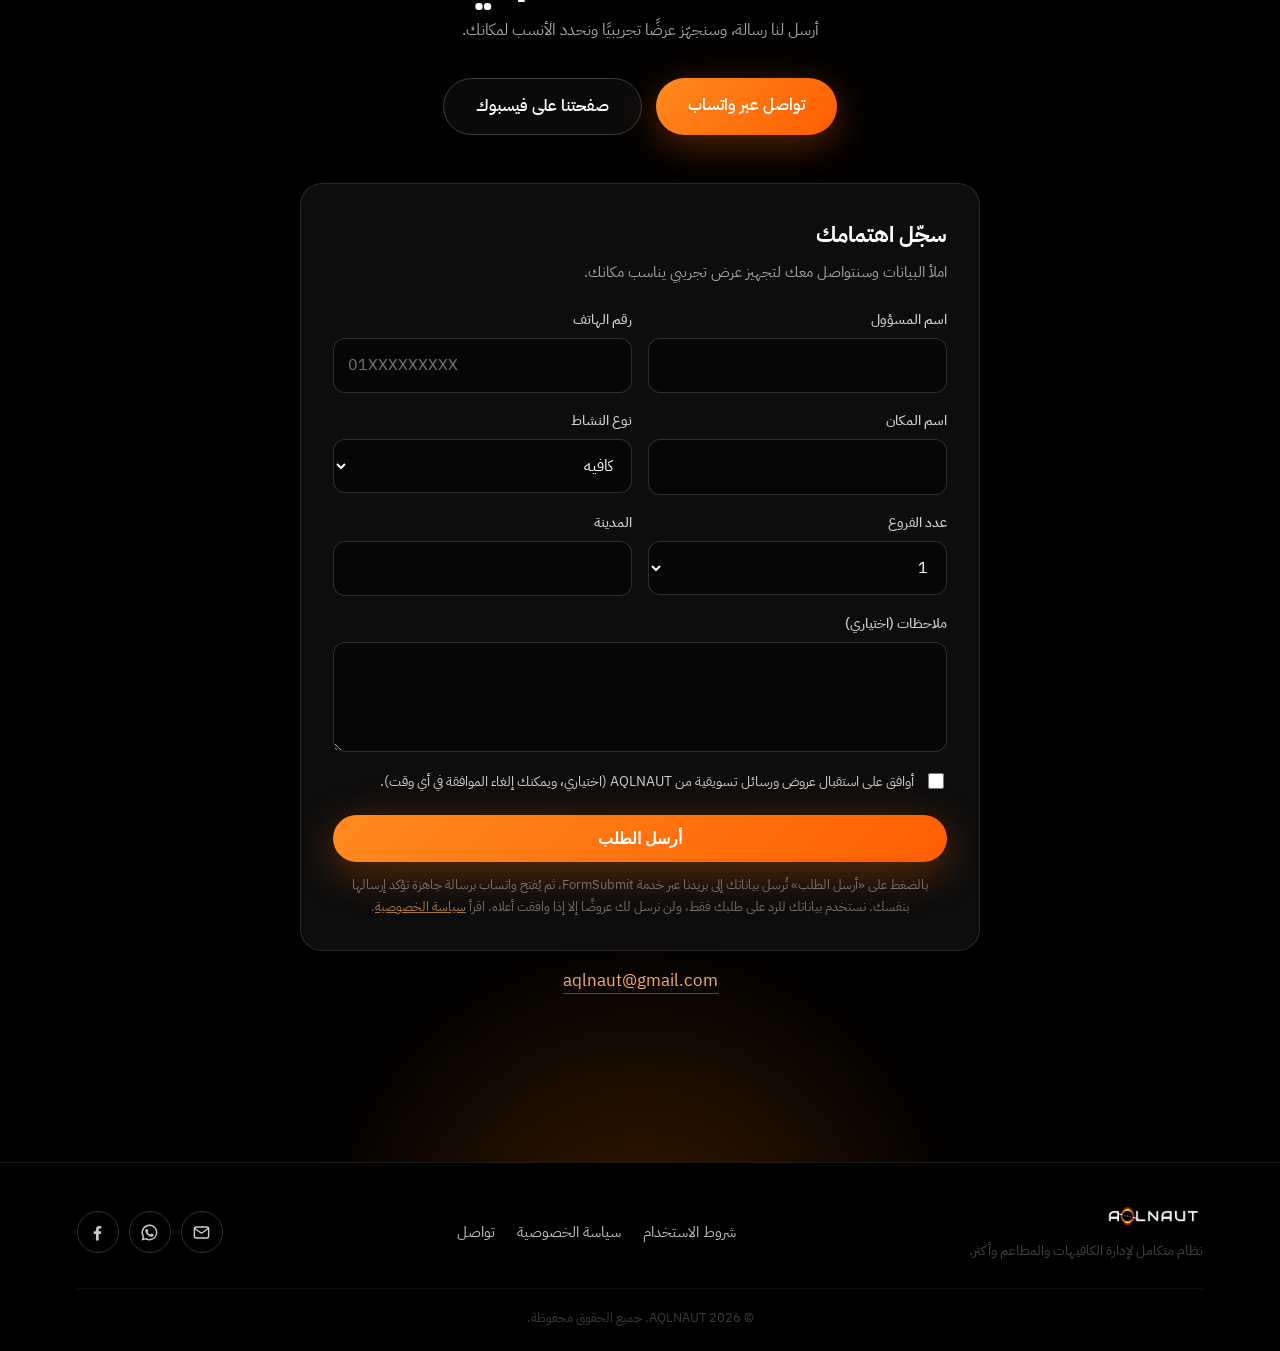
==== commit c968c808: "Privacy: notice at collection and marketing consent checkbox in lead form Updated consent checkbox a" ====
--- a/index.html
+++ b/index.html
@@ -132,8 +132,9 @@
       <label class="fld"><span data-i18n="l_city">المدينة</span><input name="city" required autocomplete="address-level2"><em class="err" data-i18n="e_req">هذا الحقل مطلوب</em></label>
     </div>
     <label class="fld full"><span data-i18n="l_msg">ملاحظات (اختياري)</span><textarea name="msg" rows="3"></textarea></label>
+    <label class="consent"><input type="checkbox" name="marketing"><span data-i18n="form_c">أوافق على استقبال عروض ورسائل تسويقية من AQLNAUT (اختياري، ويمكنك إلغاء الموافقة في أي وقت).</span></label>
     <button class="btn primary submit" type="submit"><span data-i18n="form_b">أرسل الطلب</span></button>
-    <p class="note" data-i18n="form_n">سيفتح واتساب برسالة جاهزة بتفاصيلك لتأكيد الإرسال.</p>
+    <p class="note" data-i18n="form_n">بالضغط على «أرسل الطلب» تُرسل بياناتك إلى بريدنا عبر خدمة FormSubmit، ثم يُفتح واتساب برسالة جاهزة تؤكد إرسالها بنفسك. نستخدم بياناتك للرد على طلبك فقط، ولن نرسل لك عروضًا إلا إذا وافقت أعلاه. اقرأ <a href="privacy.html">سياسة الخصوصية</a>.</p>
   </form>
   <div id="thanks" class="thanks" hidden>
     <div class="check">✓</div>
--- a/style.css
+++ b/style.css
@@ -108,6 +108,9 @@
 .fld input:focus,.fld select:focus,.fld textarea:focus{outline:none;border-color:#ff8a2b;box-shadow:0 0 0 3px rgba(255,138,43,.22)}
 .fld .err{display:none;font-style:normal;font-size:.78rem;color:#ff6b6b}
 .fld.bad input{border-color:#ff6b6b;box-shadow:0 0 0 3px rgba(255,107,107,.15)}.fld.bad .err{display:block}
+.consent{display:flex;align-items:flex-start;gap:10px;margin-top:18px;font-size:.85rem;color:rgba(255,255,255,.8);cursor:pointer;text-align:start}
+.consent input{margin-top:3px;accent-color:#ff8a2b;width:16px;height:16px;flex:none}
+.lead-form .note a{color:var(--acc2);text-decoration:underline}
 .lead-form .submit{margin-top:22px;width:100%;border:0;cursor:pointer;justify-content:center}
 .lead-form .note{margin:12px 0 0;font-size:.82rem;opacity:.65;text-align:center}
 .thanks{text-align:center}.thanks .check{width:64px;height:64px;margin:0 auto 14px;border-radius:50%;background:linear-gradient(135deg,#ff8a2b,#ff5a00);color:#fff;font-size:2rem;display:grid;place-items:center;box-shadow:0 0 40px rgba(255,122,26,.5);animation:pop .5s cubic-bezier(.2,.9,.3,1.3)}
